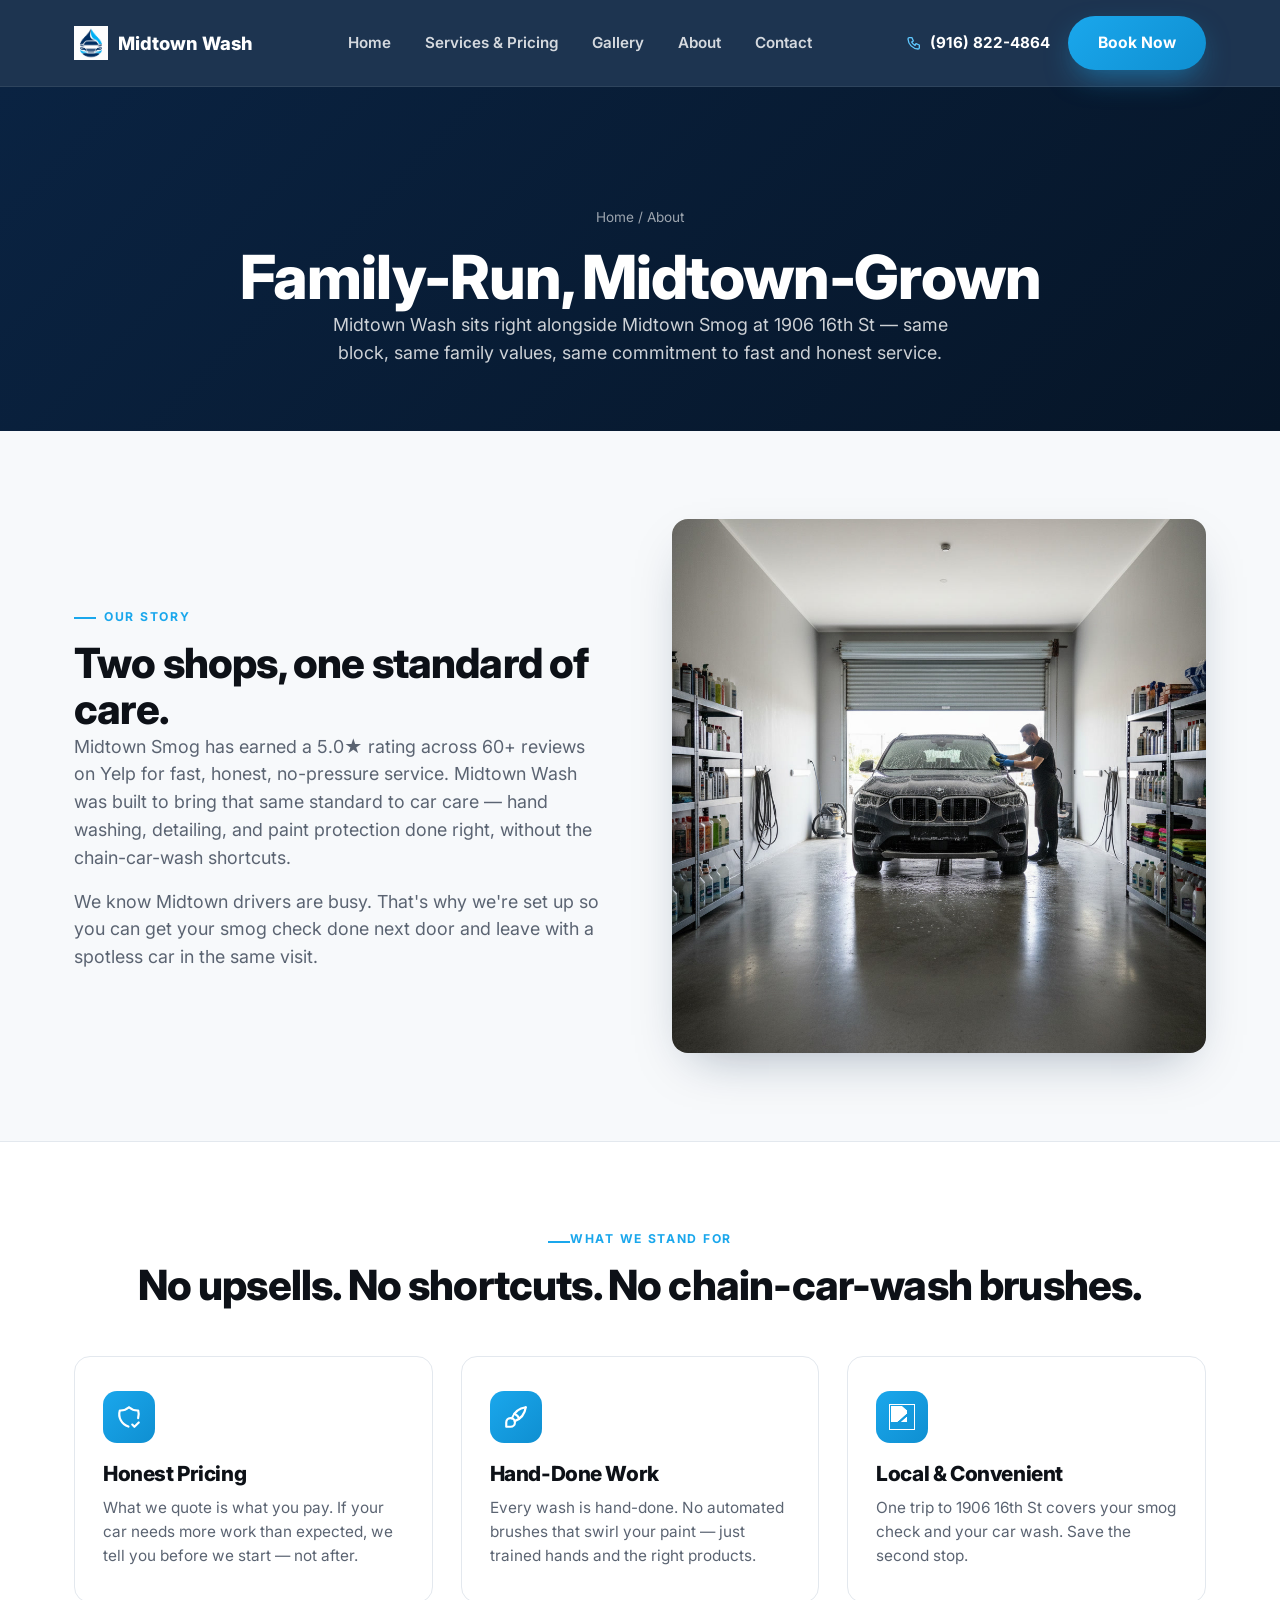
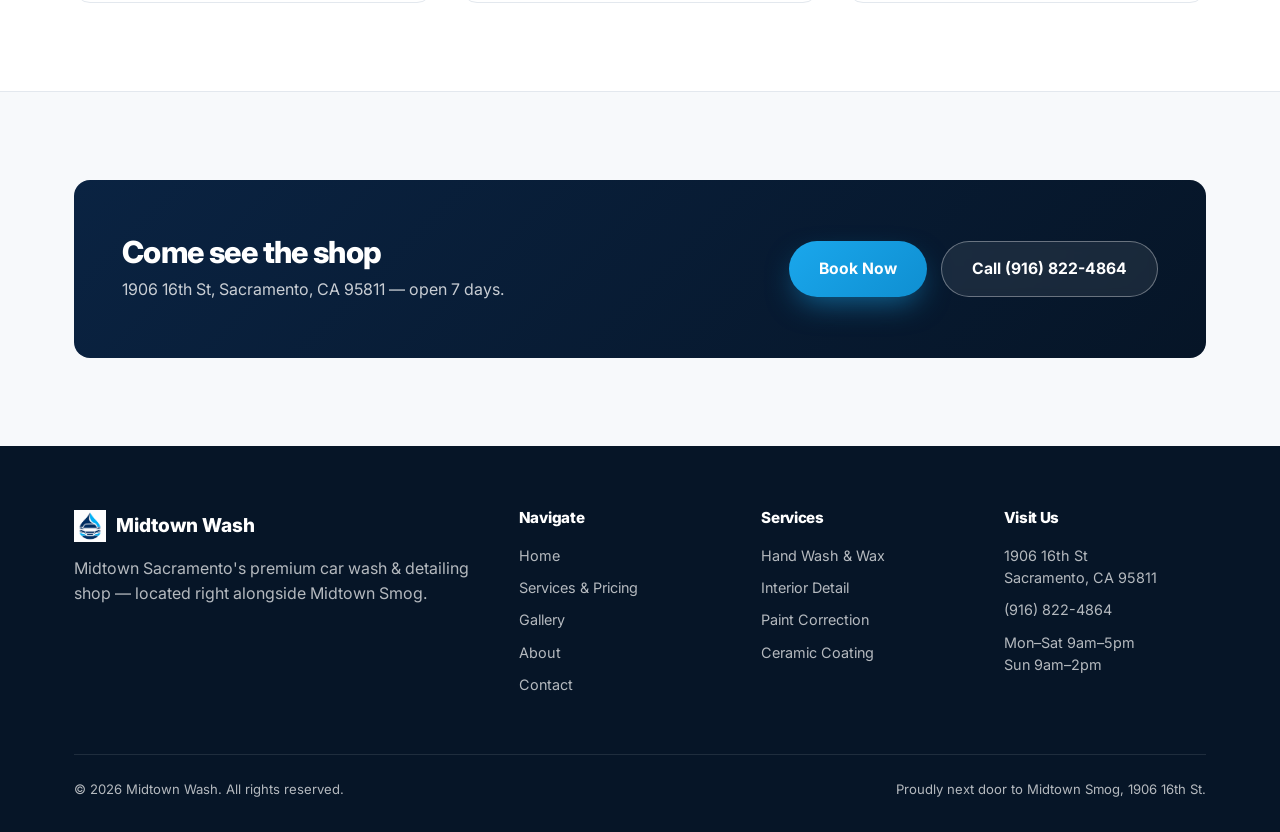
==== about.html @ 12476fa7 "Initial Midtown Wash site build — home, services/pricing, gallery, about, contact" ====
<!DOCTYPE html>
<html lang="en">
<head>
<meta charset="UTF-8">
<meta name="viewport" content="width=device-width, initial-scale=1.0">
<title>About Us | Midtown Wash</title>
<meta name="description" content="Midtown Wash is a family-run car wash and detail shop at 1906 16th St, Sacramento, operating alongside Midtown Smog.">
<link rel="icon" href="assets/brand/logo-icon.png">
<link rel="stylesheet" href="css/styles.css">
<link rel="preconnect" href="https://fonts.googleapis.com">
<link href="https://fonts.googleapis.com/css2?family=Inter:wght@400;600;700;800&display=swap" rel="stylesheet">
</head>
<body>

<header>
  <nav class="nav">
    <a href="index.html" class="brand"><img src="assets/brand/logo-icon.png" alt="Midtown Wash logo">Midtown Wash</a>
    <div class="nav-links">
      <a href="index.html">Home</a>
      <a href="services.html">Services &amp; Pricing</a>
      <a href="gallery.html">Gallery</a>
      <a href="about.html">About</a>
      <a href="contact.html">Contact</a>
    </div>
    <div class="nav-cta">
      <a href="tel:19168224864" class="nav-phone">
        <svg viewBox="0 0 24 24" fill="none" stroke-width="2" stroke-linecap="round" stroke-linejoin="round"><path d="M5 4h4l2 5-2.5 1.5a11 11 0 0 0 5 5L15 13l5 2v4a2 2 0 0 1-2 2A16 16 0 0 1 3 6a2 2 0 0 1 2-2z"/></svg>
        (916) 822-4864
      </a>
      <a href="contact.html" class="btn btn-primary">Book Now</a>
    </div>
    <button class="nav-toggle" aria-label="Menu">
      <svg viewBox="0 0 24 24" fill="none" stroke="currentColor" stroke-width="2"><path d="M4 6h16M4 12h16M4 18h16"/></svg>
    </button>
  </nav>
</header>

<section class="page-header">
  <div class="container">
    <div class="breadcrumb">Home / About</div>
    <h1>Family-Run, Midtown-Grown</h1>
    <p class="lead">Midtown Wash sits right alongside Midtown Smog at 1906 16th St — same block, same family values, same commitment to fast and honest service.</p>
  </div>
</section>

<section>
  <div class="container split">
    <div>
      <div class="eyebrow">Our Story</div>
      <h2>Two shops, one standard of care.</h2>
      <p class="lead">Midtown Smog has earned a 5.0★ rating across 60+ reviews on Yelp for fast, honest, no-pressure service. Midtown Wash was built to bring that same standard to car care — hand washing, detailing, and paint protection done right, without the chain-car-wash shortcuts.</p>
      <p class="lead" style="margin-top:16px;">We know Midtown drivers are busy. That's why we're set up so you can get your smog check done next door and leave with a spotless car in the same visit.</p>
    </div>
    <div>
      <img src="assets/images/garage-bay-wide.png" alt="Midtown Wash garage bay">
    </div>
  </div>
</section>

<section style="background:#fff;border-top:1px solid var(--line);border-bottom:1px solid var(--line);">
  <div class="container">
    <div class="eyebrow center" style="display:block;text-align:center;">What We Stand For</div>
    <h2 class="center">No upsells. No shortcuts. No chain-car-wash brushes.</h2>
    <div class="grid-3">
      <div class="card">
        <div class="icon-badge"><img src="assets/icons/shield-check.svg" alt=""></div>
        <h3>Honest Pricing</h3>
        <p>What we quote is what you pay. If your car needs more work than expected, we tell you before we start — not after.</p>
      </div>
      <div class="card">
        <div class="icon-badge"><img src="assets/icons/brush.svg" alt=""></div>
        <h3>Hand-Done Work</h3>
        <p>Every wash is hand-done. No automated brushes that swirl your paint — just trained hands and the right products.</p>
      </div>
      <div class="card">
        <div class="icon-badge"><img src="assets/icons/map-pin.svg" alt=""></div>
        <h3>Local &amp; Convenient</h3>
        <p>One trip to 1906 16th St covers your smog check and your car wash. Save the second stop.</p>
      </div>
    </div>
  </div>
</section>

<section>
  <div class="container">
    <div class="cta-band">
      <div>
        <h2>Come see the shop</h2>
        <p>1906 16th St, Sacramento, CA 95811 — open 7 days.</p>
      </div>
      <div style="display:flex;gap:14px;flex-wrap:wrap;">
        <a href="contact.html" class="btn btn-primary">Book Now</a>
        <a href="tel:19168224864" class="btn btn-ghost">Call (916) 822-4864</a>
      </div>
    </div>
  </div>
</section>

<footer>
  <div class="container">
    <div class="footer-grid">
      <div>
        <a href="index.html" class="footer-brand"><img src="assets/brand/logo-icon.png" alt="">Midtown Wash</a>
        <p>Midtown Sacramento's premium car wash &amp; detailing shop — located right alongside Midtown Smog.</p>
      </div>
      <div>
        <h4>Navigate</h4>
        <ul>
          <li><a href="index.html">Home</a></li>
          <li><a href="services.html">Services &amp; Pricing</a></li>
          <li><a href="gallery.html">Gallery</a></li>
          <li><a href="about.html">About</a></li>
          <li><a href="contact.html">Contact</a></li>
        </ul>
      </div>
      <div>
        <h4>Services</h4>
        <ul>
          <li><a href="services.html#wash">Hand Wash &amp; Wax</a></li>
          <li><a href="services.html#interior">Interior Detail</a></li>
          <li><a href="services.html#paint-correction">Paint Correction</a></li>
          <li><a href="services.html#ceramic">Ceramic Coating</a></li>
        </ul>
      </div>
      <div>
        <h4>Visit Us</h4>
        <ul>
          <li>1906 16th St<br>Sacramento, CA 95811</li>
          <li><a href="tel:19168224864">(916) 822-4864</a></li>
          <li>Mon–Sat 9am–5pm<br>Sun 9am–2pm</li>
        </ul>
      </div>
    </div>
    <div class="footer-bottom">
      <span>© 2026 Midtown Wash. All rights reserved.</span>
      <span>Proudly next door to Midtown Smog, 1906 16th St.</span>
    </div>
  </div>
</footer>

<div class="call-bar">
  <a href="tel:19168224864">
    <svg viewBox="0 0 24 24" fill="none" stroke="currentColor" stroke-width="2"><path d="M5 4h4l2 5-2.5 1.5a11 11 0 0 0 5 5L15 13l5 2v4a2 2 0 0 1-2 2A16 16 0 0 1 3 6a2 2 0 0 1 2-2z"/></svg>
    Call Now — (916) 822-4864
  </a>
</div>

<script src="js/main.js"></script>
</body>
</html>
---- css/styles.css ----
/* Midtown Wash — Brand: Navy #0a2f5c, Cyan #1aa7ec, near-black #0d1117, white */
:root{
  --navy:#0a2342;
  --navy-deep:#061527;
  --cyan:#1aa7ec;
  --cyan-light:#5fc8ff;
  --ink:#0d1117;
  --paper:#f7f9fb;
  --white:#ffffff;
  --gray:#5b6472;
  --line:#e3e8ee;
  --shadow: 0 20px 50px -20px rgba(10,35,66,.35);
  --radius: 16px;
  --radius-sm: 10px;
}
*{box-sizing:border-box;margin:0;padding:0;}
html{scroll-behavior:smooth;}
body{
  font-family:'Inter',-apple-system,BlinkMacSystemFont,"Segoe UI",Roboto,sans-serif;
  color:var(--ink);
  background:var(--paper);
  line-height:1.55;
  -webkit-font-smoothing:antialiased;
}
img{max-width:100%;display:block;}
a{color:inherit;text-decoration:none;}
.container{max-width:1180px;margin:0 auto;padding:0 24px;}
section{padding:88px 0;}
h1,h2,h3,h4{font-family:'Inter',sans-serif;font-weight:800;letter-spacing:-0.02em;line-height:1.1;}
h1{font-size:clamp(2.4rem,5vw,3.8rem);}
h2{font-size:clamp(1.9rem,3.5vw,2.6rem);}
h3{font-size:1.3rem;}
.eyebrow{
  text-transform:uppercase;letter-spacing:.14em;font-size:.76rem;font-weight:700;
  color:var(--cyan);margin-bottom:14px;display:inline-flex;align-items:center;gap:8px;
}
.eyebrow::before{content:"";width:22px;height:2px;background:var(--cyan);display:inline-block;}
.lead{color:var(--gray);font-size:1.12rem;max-width:620px;}
.center{text-align:center;margin-left:auto;margin-right:auto;}

/* Buttons */
.btn{
  display:inline-flex;align-items:center;gap:8px;
  padding:15px 30px;border-radius:999px;font-weight:700;font-size:.98rem;
  cursor:pointer;border:none;transition:transform .15s ease, box-shadow .15s ease, background .2s;
  white-space:nowrap;
}
.btn-primary{
  background:linear-gradient(135deg,var(--cyan),#0f8fd1);
  color:#fff;box-shadow:0 12px 30px -8px rgba(26,167,236,.55);
}
.btn-primary:hover{transform:translateY(-2px);box-shadow:0 16px 36px -8px rgba(26,167,236,.65);}
.btn-ghost{
  background:rgba(255,255,255,.08);color:#fff;border:1.5px solid rgba(255,255,255,.35);
  backdrop-filter:blur(4px);
}
.btn-ghost:hover{background:rgba(255,255,255,.16);}
.btn-dark{background:var(--navy);color:#fff;}
.btn-dark:hover{background:var(--navy-deep);}
.btn-block{width:100%;justify-content:center;}
.btn svg{width:18px;height:18px;stroke:currentColor;}

/* Nav */
header{
  position:sticky;top:0;z-index:100;
  background:rgba(10,35,66,.92);backdrop-filter:blur(10px);
  border-bottom:1px solid rgba(255,255,255,.08);
}
.nav{display:flex;align-items:center;justify-content:space-between;padding:16px 24px;max-width:1180px;margin:0 auto;}
.brand{display:flex;align-items:center;gap:10px;color:#fff;font-weight:800;font-size:1.15rem;}
.brand img{height:34px;width:auto;}
.nav-links{display:flex;gap:34px;align-items:center;}
.nav-links a{color:rgba(255,255,255,.82);font-weight:600;font-size:.95rem;transition:color .15s;}
.nav-links a:hover{color:var(--cyan-light);}
.nav-cta{display:flex;align-items:center;gap:18px;}
.nav-phone{color:#fff;font-weight:700;font-size:.95rem;display:flex;align-items:center;gap:8px;}
.nav-phone svg{width:16px;height:16px;stroke:var(--cyan-light);}
.nav-toggle{display:none;background:none;border:none;color:#fff;cursor:pointer;}
.nav-toggle svg{width:28px;height:28px;}

@media (max-width:900px){
  .nav-links{position:fixed;top:68px;left:0;right:0;background:var(--navy);flex-direction:column;
    padding:24px;gap:20px;display:none;border-bottom:1px solid rgba(255,255,255,.1);}
  .nav-links.open{display:flex;}
  .nav-toggle{display:block;}
  .nav-phone{display:none;}
}

/* Hero */
.hero{
  position:relative;color:#fff;
  background:linear-gradient(180deg,rgba(6,21,39,.55),rgba(6,21,39,.86)),var(--navy);
  background-size:cover;background-position:center;
  padding:140px 0 110px;
  overflow:hidden;
}
.hero-bg{position:absolute;inset:0;object-fit:cover;width:100%;height:100%;opacity:.55;}
.hero-inner{position:relative;z-index:2;max-width:720px;}
.hero p.lead{color:rgba(255,255,255,.85);}
.hero-ctas{display:flex;gap:16px;margin-top:34px;flex-wrap:wrap;}
.hero-stats{display:flex;gap:40px;margin-top:56px;flex-wrap:wrap;}
.hero-stats div{}
.hero-stats strong{font-size:2rem;display:block;color:var(--cyan-light);font-weight:800;}
.hero-stats span{font-size:.85rem;color:rgba(255,255,255,.7);}

/* Trust bar */
.trust-bar{background:var(--navy-deep);color:rgba(255,255,255,.75);padding:16px 0;font-size:.88rem;}
.trust-bar .container{display:flex;justify-content:center;gap:48px;flex-wrap:wrap;align-items:center;}
.trust-bar strong{color:#fff;}

/* Service cards */
.grid-3{display:grid;grid-template-columns:repeat(3,1fr);gap:28px;margin-top:48px;}
.grid-2{display:grid;grid-template-columns:repeat(2,1fr);gap:28px;}
@media (max-width:900px){.grid-3{grid-template-columns:1fr;} .grid-2{grid-template-columns:1fr;}}

.card{
  background:#fff;border-radius:var(--radius);padding:34px 28px;border:1px solid var(--line);
  transition:transform .2s ease, box-shadow .2s ease;
}
.card:hover{transform:translateY(-6px);box-shadow:var(--shadow);}
.icon-badge{
  width:52px;height:52px;border-radius:14px;background:linear-gradient(135deg,var(--cyan),#0f8fd1);
  display:flex;align-items:center;justify-content:center;margin-bottom:20px;
}
.icon-badge img{width:26px;height:26px;filter:brightness(0) invert(1);}
.card h3{margin-bottom:10px;}
.card p{color:var(--gray);font-size:.96rem;}
.card .tag{
  display:inline-block;margin-top:14px;font-size:.78rem;font-weight:700;color:var(--cyan);
  text-transform:uppercase;letter-spacing:.06em;
}

/* Pricing */
.pricing-grid{display:grid;grid-template-columns:repeat(3,1fr);gap:24px;margin-top:48px;align-items:stretch;}
@media (max-width:900px){.pricing-grid{grid-template-columns:1fr;}}
.price-card{
  background:#fff;border-radius:var(--radius);padding:38px 30px;border:1px solid var(--line);
  display:flex;flex-direction:column;position:relative;
}
.price-card.featured{
  border:2px solid var(--cyan);box-shadow:var(--shadow);transform:scale(1.02);
}
.price-badge{
  position:absolute;top:-14px;right:28px;background:var(--cyan);color:#fff;font-size:.74rem;
  font-weight:800;text-transform:uppercase;letter-spacing:.05em;padding:6px 14px;border-radius:999px;
}
.price-card h3{font-size:1.1rem;color:var(--navy);text-transform:uppercase;letter-spacing:.04em;}
.price-card .price{font-size:2.6rem;font-weight:800;color:var(--ink);margin:14px 0 4px;}
.price-card .price span{font-size:1rem;color:var(--gray);font-weight:600;}
.price-card .price-sub{color:var(--gray);font-size:.88rem;margin-bottom:22px;}
.price-list{list-style:none;flex:1;margin-bottom:26px;}
.price-list li{
  display:flex;align-items:flex-start;gap:10px;font-size:.93rem;color:var(--ink);padding:9px 0;
  border-bottom:1px dashed var(--line);
}
.price-list li:last-child{border-bottom:none;}
.price-list img{width:16px;height:16px;flex-shrink:0;margin-top:2px;}

/* Gallery */
.gallery-grid{display:grid;grid-template-columns:repeat(3,1fr);gap:18px;margin-top:48px;}
.gallery-grid .g-item{border-radius:var(--radius-sm);overflow:hidden;position:relative;aspect-ratio:4/3;}
.gallery-grid .g-item img{width:100%;height:100%;object-fit:cover;transition:transform .35s;}
.gallery-grid .g-item:hover img{transform:scale(1.06);}
.gallery-grid .g-item .cap{
  position:absolute;bottom:0;left:0;right:0;padding:14px 16px;
  background:linear-gradient(180deg,transparent,rgba(6,21,39,.85));color:#fff;font-weight:700;font-size:.88rem;
}
@media (max-width:900px){.gallery-grid{grid-template-columns:1fr 1fr;}}

/* Testimonials */
.testi-grid{display:grid;grid-template-columns:repeat(3,1fr);gap:24px;margin-top:48px;}
@media (max-width:900px){.testi-grid{grid-template-columns:1fr;}}
.testi-card{background:#fff;border-radius:var(--radius);padding:30px;border:1px solid var(--line);}
.stars{display:flex;gap:3px;margin-bottom:14px;}
.stars img{width:16px;height:16px;}
.testi-card p{color:var(--ink);font-size:.95rem;margin-bottom:16px;}
.testi-name{font-weight:700;font-size:.9rem;color:var(--navy);}
.testi-car{color:var(--gray);font-size:.82rem;}

/* Process steps */
.steps{display:grid;grid-template-columns:repeat(4,1fr);gap:24px;margin-top:48px;}
@media (max-width:900px){.steps{grid-template-columns:1fr;}}
.step{text-align:center;}
.step-num{
  width:44px;height:44px;border-radius:50%;background:var(--navy);color:#fff;font-weight:800;
  display:flex;align-items:center;justify-content:center;margin:0 auto 16px;font-size:1.05rem;
}
.step h4{margin-bottom:8px;font-size:1.02rem;}
.step p{color:var(--gray);font-size:.88rem;}

/* Split sections */
.split{display:grid;grid-template-columns:1fr 1fr;gap:64px;align-items:center;}
@media (max-width:900px){.split{grid-template-columns:1fr;gap:40px;}}
.split img{border-radius:var(--radius);box-shadow:var(--shadow);}
.check-list{list-style:none;margin-top:24px;}
.check-list li{display:flex;align-items:flex-start;gap:12px;padding:10px 0;font-size:.97rem;color:var(--ink);}
.check-list img{width:20px;height:20px;flex-shrink:0;margin-top:2px;}

/* CTA band */
.cta-band{
  background:linear-gradient(135deg,var(--navy),var(--navy-deep));color:#fff;
  border-radius:var(--radius);padding:56px 48px;display:flex;align-items:center;justify-content:space-between;
  gap:32px;flex-wrap:wrap;
}
.cta-band h2{font-size:1.9rem;}
.cta-band p{color:rgba(255,255,255,.78);margin-top:8px;}

/* Map embed */
.map-wrap{border-radius:var(--radius);overflow:hidden;box-shadow:var(--shadow);height:420px;}
.map-wrap iframe{width:100%;height:100%;border:0;}

/* Contact form */
.form-card{background:#fff;border-radius:var(--radius);padding:40px;border:1px solid var(--line);box-shadow:var(--shadow);}
.form-row{display:grid;grid-template-columns:1fr 1fr;gap:16px;margin-bottom:16px;}
@media (max-width:600px){.form-row{grid-template-columns:1fr;}}
.form-card label{display:block;font-size:.85rem;font-weight:700;margin-bottom:6px;color:var(--navy);}
.form-card input,.form-card select,.form-card textarea{
  width:100%;padding:13px 14px;border:1.5px solid var(--line);border-radius:10px;font-size:.95rem;
  font-family:inherit;background:var(--paper);
}
.form-card input:focus,.form-card select:focus,.form-card textarea:focus{outline:2px solid var(--cyan);border-color:var(--cyan);}
.form-card textarea{min-height:110px;resize:vertical;}
.full{grid-column:1/-1;}

/* Footer */
footer{background:var(--navy-deep);color:rgba(255,255,255,.7);padding:64px 0 32px;}
.footer-grid{display:grid;grid-template-columns:2fr 1fr 1fr 1fr;gap:40px;}
@media (max-width:900px){.footer-grid{grid-template-columns:1fr 1fr;}}
.footer-grid h4{color:#fff;font-size:.95rem;margin-bottom:18px;}
.footer-grid ul{list-style:none;}
.footer-grid li{margin-bottom:10px;font-size:.9rem;}
.footer-grid a:hover{color:var(--cyan-light);}
.footer-brand{display:flex;align-items:center;gap:10px;color:#fff;font-weight:800;font-size:1.2rem;margin-bottom:14px;}
.footer-brand img{height:32px;}
.footer-bottom{
  border-top:1px solid rgba(255,255,255,.1);margin-top:48px;padding-top:24px;
  display:flex;justify-content:space-between;flex-wrap:wrap;gap:12px;font-size:.82rem;
}
.social-row{display:flex;gap:14px;}
.social-row a{width:36px;height:36px;border-radius:50%;background:rgba(255,255,255,.08);display:flex;align-items:center;justify-content:center;}
.social-row img{width:16px;height:16px;filter:brightness(0) invert(1);}

/* Sticky mobile call bar */
.call-bar{
  position:fixed;bottom:0;left:0;right:0;z-index:99;background:var(--navy);
  padding:12px 20px;display:none;align-items:center;justify-content:center;gap:10px;
  box-shadow:0 -8px 24px rgba(0,0,0,.25);
}
.call-bar a{color:#fff;font-weight:700;display:flex;align-items:center;gap:8px;font-size:.95rem;}
@media (max-width:760px){.call-bar{display:flex;} body{padding-bottom:62px;}}

/* Page header (non-home) */
.page-header{
  background:linear-gradient(135deg,var(--navy),var(--navy-deep));color:#fff;padding:120px 0 64px;text-align:center;
}
.page-header .lead{margin:0 auto;color:rgba(255,255,255,.8);}
.breadcrumb{font-size:.85rem;color:rgba(255,255,255,.6);margin-bottom:16px;}

.badge-row{display:flex;gap:14px;flex-wrap:wrap;margin-top:10px;}
.mini-badge{
  display:flex;align-items:center;gap:8px;background:#fff;border:1px solid var(--line);border-radius:999px;
  padding:8px 16px;font-size:.82rem;font-weight:700;color:var(--navy);
}
.mini-badge img{width:16px;height:16px;}

.section-tight{padding:56px 0;}
.divider{height:1px;background:var(--line);margin:0;}
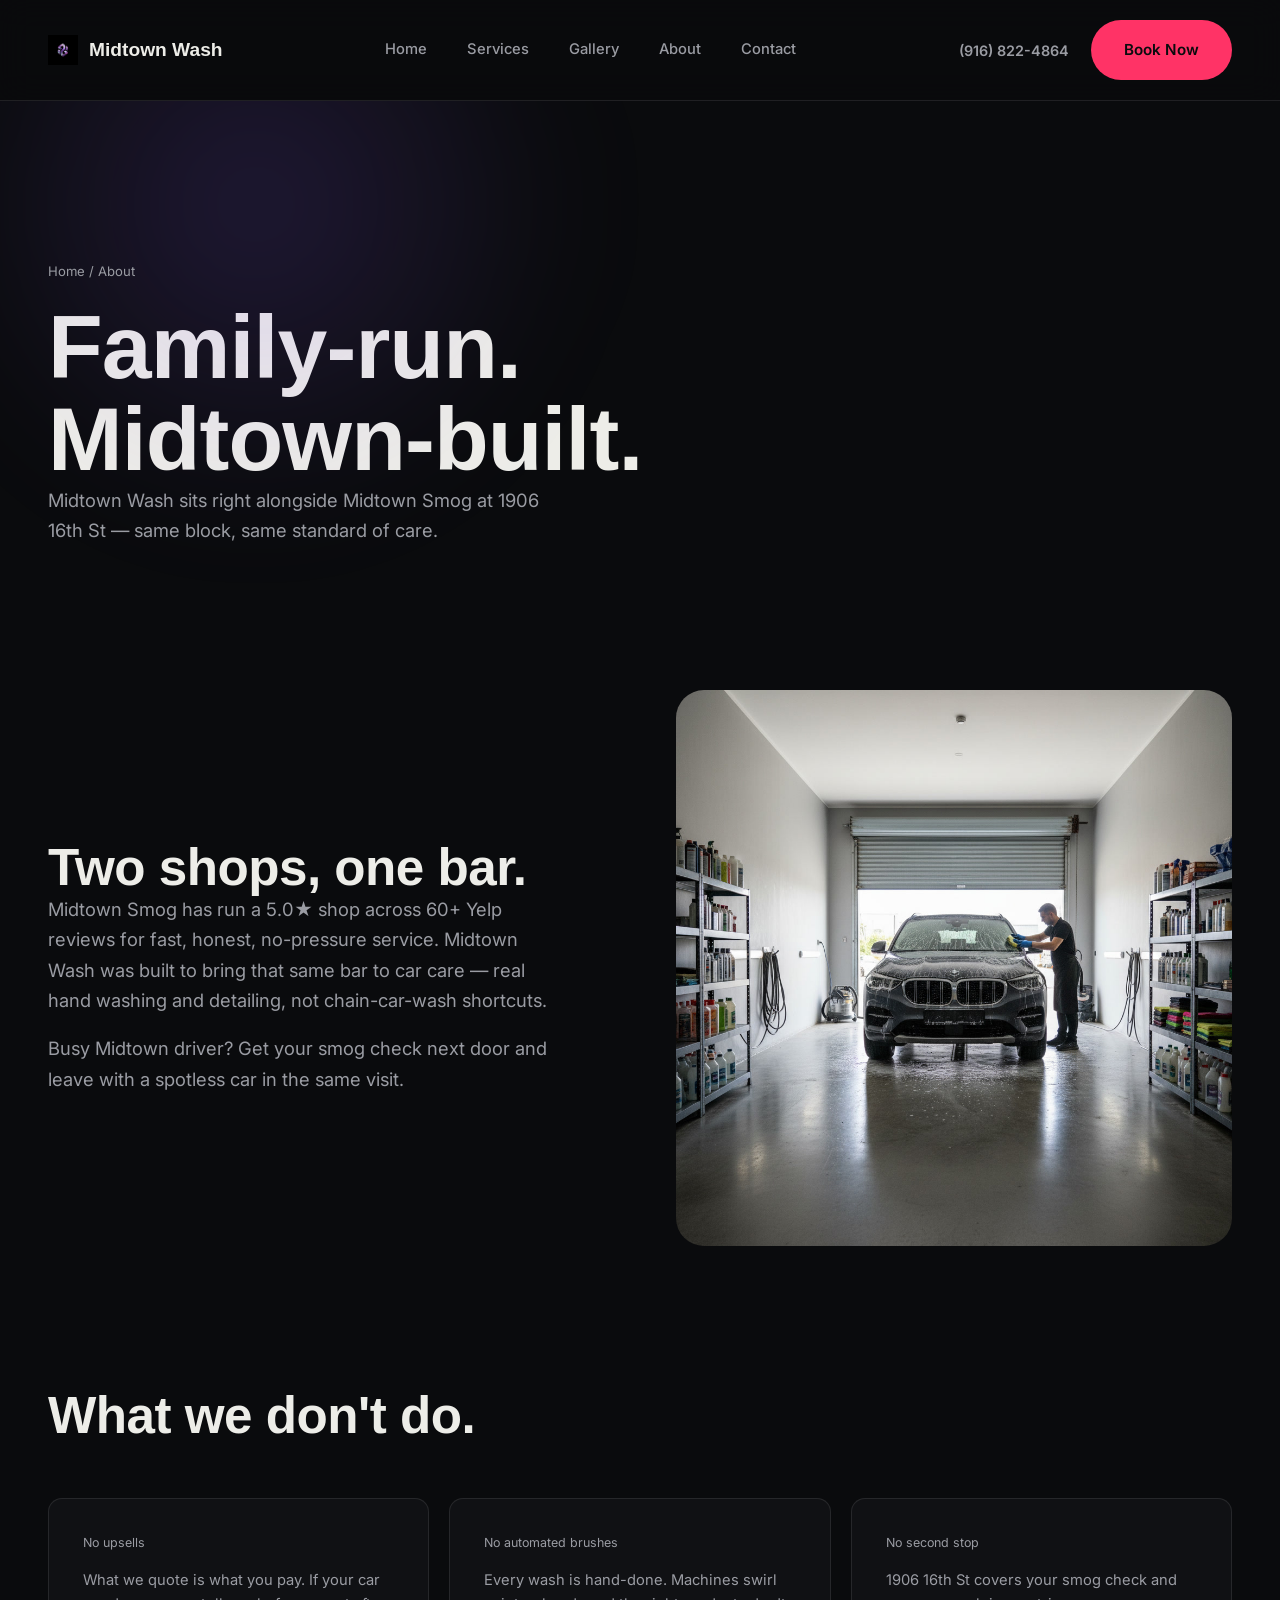
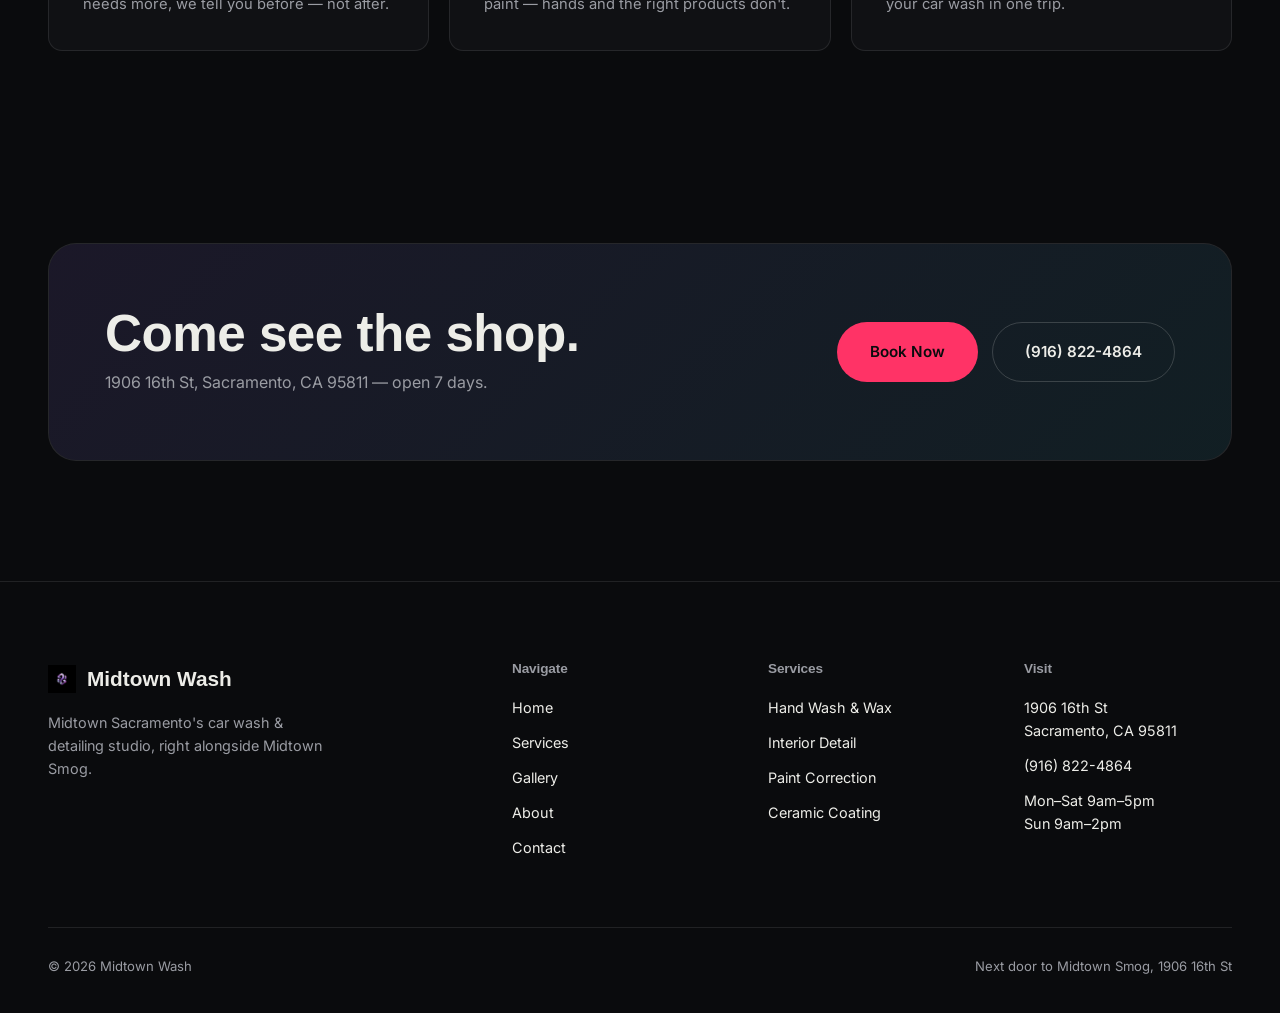
==== commit 2ff14c43: "Rebrand: liquid-chrome holographic identity (void/violet/cyan), custom logomark, Clash Display + Gen" ====
--- a/about.html
+++ b/about.html
@@ -3,31 +3,29 @@
 <head>
 <meta charset="UTF-8">
 <meta name="viewport" content="width=device-width, initial-scale=1.0">
-<title>About Us | Midtown Wash</title>
-<meta name="description" content="Midtown Wash is a family-run car wash and detail shop at 1906 16th St, Sacramento, operating alongside Midtown Smog.">
-<link rel="icon" href="assets/brand/logo-icon.png">
+<title>About — Midtown Wash</title>
+<meta name="description" content="Midtown Wash is a family-run car wash and detail studio at 1906 16th St, Sacramento, operating alongside Midtown Smog.">
+<link rel="icon" href="assets/brand/logomark-v1.png">
 <link rel="stylesheet" href="css/styles.css">
 <link rel="preconnect" href="https://fonts.googleapis.com">
-<link href="https://fonts.googleapis.com/css2?family=Inter:wght@400;600;700;800&display=swap" rel="stylesheet">
+<link href="https://fonts.googleapis.com/css2?family=Inter:wght@400;500;600;700&display=swap" rel="stylesheet">
+<link rel="stylesheet" href="https://api.fontshare.com/v2/css?f[]=clash-display@600,500,400&f[]=general-sans@400,500,600&display=swap">
 </head>
 <body>
 
 <header>
   <nav class="nav">
-    <a href="index.html" class="brand"><img src="assets/brand/logo-icon.png" alt="Midtown Wash logo">Midtown Wash</a>
+    <a href="index.html" class="brand"><img src="assets/brand/logomark-v1.png" alt="Midtown Wash">Midtown Wash</a>
     <div class="nav-links">
       <a href="index.html">Home</a>
-      <a href="services.html">Services &amp; Pricing</a>
+      <a href="services.html">Services</a>
       <a href="gallery.html">Gallery</a>
       <a href="about.html">About</a>
       <a href="contact.html">Contact</a>
     </div>
     <div class="nav-cta">
-      <a href="tel:19168224864" class="nav-phone">
-        <svg viewBox="0 0 24 24" fill="none" stroke-width="2" stroke-linecap="round" stroke-linejoin="round"><path d="M5 4h4l2 5-2.5 1.5a11 11 0 0 0 5 5L15 13l5 2v4a2 2 0 0 1-2 2A16 16 0 0 1 3 6a2 2 0 0 1 2-2z"/></svg>
-        (916) 822-4864
-      </a>
-      <a href="contact.html" class="btn btn-primary">Book Now</a>
+      <a href="tel:19168224864" class="nav-phone">(916) 822-4864</a>
+      <a href="contact.html" class="btn btn-signal">Book Now</a>
     </div>
     <button class="nav-toggle" aria-label="Menu">
       <svg viewBox="0 0 24 24" fill="none" stroke="currentColor" stroke-width="2"><path d="M4 6h16M4 12h16M4 18h16"/></svg>
@@ -38,44 +36,37 @@
 <section class="page-header">
   <div class="container">
     <div class="breadcrumb">Home / About</div>
-    <h1>Family-Run, Midtown-Grown</h1>
-    <p class="lead">Midtown Wash sits right alongside Midtown Smog at 1906 16th St — same block, same family values, same commitment to fast and honest service.</p>
+    <h1>Family-run.<br>Midtown-built.</h1>
+    <p class="lede">Midtown Wash sits right alongside Midtown Smog at 1906 16th St — same block, same standard of care.</p>
   </div>
 </section>
 
-<section>
+<section class="section-tight">
   <div class="container split">
     <div>
-      <div class="eyebrow">Our Story</div>
-      <h2>Two shops, one standard of care.</h2>
-      <p class="lead">Midtown Smog has earned a 5.0★ rating across 60+ reviews on Yelp for fast, honest, no-pressure service. Midtown Wash was built to bring that same standard to car care — hand washing, detailing, and paint protection done right, without the chain-car-wash shortcuts.</p>
-      <p class="lead" style="margin-top:16px;">We know Midtown drivers are busy. That's why we're set up so you can get your smog check done next door and leave with a spotless car in the same visit.</p>
+      <h2>Two shops, one bar.</h2>
+      <p class="lede">Midtown Smog has run a 5.0★ shop across 60+ Yelp reviews for fast, honest, no-pressure service. Midtown Wash was built to bring that same bar to car care — real hand washing and detailing, not chain-car-wash shortcuts.</p>
+      <p class="lede" style="margin-top:18px;">Busy Midtown driver? Get your smog check next door and leave with a spotless car in the same visit.</p>
     </div>
-    <div>
-      <img src="assets/images/garage-bay-wide.png" alt="Midtown Wash garage bay">
-    </div>
+    <img src="assets/images/garage-bay-wide.png" alt="Midtown Wash garage bay">
   </div>
 </section>
 
-<section style="background:#fff;border-top:1px solid var(--line);border-bottom:1px solid var(--line);">
+<section class="section-tight">
   <div class="container">
-    <div class="eyebrow center" style="display:block;text-align:center;">What We Stand For</div>
-    <h2 class="center">No upsells. No shortcuts. No chain-car-wash brushes.</h2>
-    <div class="grid-3">
-      <div class="card">
-        <div class="icon-badge"><img src="assets/icons/shield-check.svg" alt=""></div>
-        <h3>Honest Pricing</h3>
-        <p>What we quote is what you pay. If your car needs more work than expected, we tell you before we start — not after.</p>
+    <h2>What we don't do.</h2>
+    <div class="bento">
+      <div class="bento-cell span-2">
+        <div class="bento-label">No upsells</div>
+        <p style="color:var(--bone-dim);font-size:.92rem;margin-top:6px;">What we quote is what you pay. If your car needs more, we tell you before — not after.</p>
       </div>
-      <div class="card">
-        <div class="icon-badge"><img src="assets/icons/brush.svg" alt=""></div>
-        <h3>Hand-Done Work</h3>
-        <p>Every wash is hand-done. No automated brushes that swirl your paint — just trained hands and the right products.</p>
+      <div class="bento-cell span-2">
+        <div class="bento-label">No automated brushes</div>
+        <p style="color:var(--bone-dim);font-size:.92rem;margin-top:6px;">Every wash is hand-done. Machines swirl paint — hands and the right products don't.</p>
       </div>
-      <div class="card">
-        <div class="icon-badge"><img src="assets/icons/map-pin.svg" alt=""></div>
-        <h3>Local &amp; Convenient</h3>
-        <p>One trip to 1906 16th St covers your smog check and your car wash. Save the second stop.</p>
+      <div class="bento-cell span-2">
+        <div class="bento-label">No second stop</div>
+        <p style="color:var(--bone-dim);font-size:.92rem;margin-top:6px;">1906 16th St covers your smog check and your car wash in one trip.</p>
       </div>
     </div>
   </div>
@@ -85,12 +76,12 @@
   <div class="container">
     <div class="cta-band">
       <div>
-        <h2>Come see the shop</h2>
+        <h2>Come see the shop.</h2>
         <p>1906 16th St, Sacramento, CA 95811 — open 7 days.</p>
       </div>
       <div style="display:flex;gap:14px;flex-wrap:wrap;">
-        <a href="contact.html" class="btn btn-primary">Book Now</a>
-        <a href="tel:19168224864" class="btn btn-ghost">Call (916) 822-4864</a>
+        <a href="contact.html" class="btn btn-signal">Book Now</a>
+        <a href="tel:19168224864" class="btn btn-outline">(916) 822-4864</a>
       </div>
     </div>
   </div>
@@ -100,14 +91,14 @@
   <div class="container">
     <div class="footer-grid">
       <div>
-        <a href="index.html" class="footer-brand"><img src="assets/brand/logo-icon.png" alt="">Midtown Wash</a>
-        <p>Midtown Sacramento's premium car wash &amp; detailing shop — located right alongside Midtown Smog.</p>
+        <a href="index.html" class="footer-brand"><img src="assets/brand/logomark-v1.png" alt="">Midtown Wash</a>
+        <p>Midtown Sacramento's car wash &amp; detailing studio, right alongside Midtown Smog.</p>
       </div>
       <div>
         <h4>Navigate</h4>
         <ul>
           <li><a href="index.html">Home</a></li>
-          <li><a href="services.html">Services &amp; Pricing</a></li>
+          <li><a href="services.html">Services</a></li>
           <li><a href="gallery.html">Gallery</a></li>
           <li><a href="about.html">About</a></li>
           <li><a href="contact.html">Contact</a></li>
@@ -118,12 +109,12 @@
         <ul>
           <li><a href="services.html#wash">Hand Wash &amp; Wax</a></li>
           <li><a href="services.html#interior">Interior Detail</a></li>
-          <li><a href="services.html#paint-correction">Paint Correction</a></li>
+          <li><a href="services.html#correction">Paint Correction</a></li>
           <li><a href="services.html#ceramic">Ceramic Coating</a></li>
         </ul>
       </div>
       <div>
-        <h4>Visit Us</h4>
+        <h4>Visit</h4>
         <ul>
           <li>1906 16th St<br>Sacramento, CA 95811</li>
           <li><a href="tel:19168224864">(916) 822-4864</a></li>
@@ -132,17 +123,14 @@
       </div>
     </div>
     <div class="footer-bottom">
-      <span>© 2026 Midtown Wash. All rights reserved.</span>
-      <span>Proudly next door to Midtown Smog, 1906 16th St.</span>
+      <span>© 2026 Midtown Wash</span>
+      <span>Next door to Midtown Smog, 1906 16th St</span>
     </div>
   </div>
 </footer>
 
 <div class="call-bar">
-  <a href="tel:19168224864">
-    <svg viewBox="0 0 24 24" fill="none" stroke="currentColor" stroke-width="2"><path d="M5 4h4l2 5-2.5 1.5a11 11 0 0 0 5 5L15 13l5 2v4a2 2 0 0 1-2 2A16 16 0 0 1 3 6a2 2 0 0 1 2-2z"/></svg>
-    Call Now — (916) 822-4864
-  </a>
+  <a href="tel:19168224864">Call Now — (916) 822-4864</a>
 </div>
 
 <script src="js/main.js"></script>
--- a/css/styles.css
+++ b/css/styles.css
@@ -1,267 +1,301 @@
-/* Midtown Wash — Brand: Navy #0a2f5c, Cyan #1aa7ec, near-black #0d1117, white */
+/* ============================================================
+   MIDTOWN WASH — Brand System v2
+   Liquid-chrome / holographic AI-brand aesthetic for automotive.
+   Void black base, violet->cyan chrome gradient, single hot
+   accent reserved for conversion actions only.
+   ============================================================ */
+
 :root{
-  --navy:#0a2342;
-  --navy-deep:#061527;
-  --cyan:#1aa7ec;
-  --cyan-light:#5fc8ff;
-  --ink:#0d1117;
-  --paper:#f7f9fb;
-  --white:#ffffff;
-  --gray:#5b6472;
-  --line:#e3e8ee;
-  --shadow: 0 20px 50px -20px rgba(10,35,66,.35);
-  --radius: 16px;
-  --radius-sm: 10px;
-}
+  --void:#0a0b0d;
+  --void-deep:#050506;
+  --panel:#101114;
+  --panel-raised:#16181c;
+  --bone:#ededE8;
+  --bone-dim:#9a9ca3;
+  --line:rgba(237,237,232,.1);
+  --line-strong:rgba(237,237,232,.18);
+
+  --violet:#8b5cf6;
+  --cyan:#22d3ee;
+  --magenta:#ec4899;
+  --signal:#ff3366; /* reserved: CTAs + price emphasis only */
+
+  --chrome: linear-gradient(115deg, var(--violet) 0%, var(--cyan) 50%, var(--magenta) 100%);
+  --chrome-soft: linear-gradient(135deg, rgba(139,92,246,.18), rgba(34,211,238,.14));
+
+  --radius-sm: 6px;
+  --radius: 14px;
+  --radius-lg: 28px;
+
+  --font-display:'Clash Display', 'Space Grotesk', sans-serif;
+  --font-body:'General Sans', 'Inter', sans-serif;
+}
+
 *{box-sizing:border-box;margin:0;padding:0;}
 html{scroll-behavior:smooth;}
 body{
-  font-family:'Inter',-apple-system,BlinkMacSystemFont,"Segoe UI",Roboto,sans-serif;
-  color:var(--ink);
-  background:var(--paper);
-  line-height:1.55;
+  background:var(--void);
+  color:var(--bone);
+  font-family:var(--font-body);
+  line-height:1.6;
   -webkit-font-smoothing:antialiased;
+  overflow-x:hidden;
 }
 img{max-width:100%;display:block;}
 a{color:inherit;text-decoration:none;}
-.container{max-width:1180px;margin:0 auto;padding:0 24px;}
-section{padding:88px 0;}
-h1,h2,h3,h4{font-family:'Inter',sans-serif;font-weight:800;letter-spacing:-0.02em;line-height:1.1;}
-h1{font-size:clamp(2.4rem,5vw,3.8rem);}
-h2{font-size:clamp(1.9rem,3.5vw,2.6rem);}
-h3{font-size:1.3rem;}
-.eyebrow{
-  text-transform:uppercase;letter-spacing:.14em;font-size:.76rem;font-weight:700;
-  color:var(--cyan);margin-bottom:14px;display:inline-flex;align-items:center;gap:8px;
-}
-.eyebrow::before{content:"";width:22px;height:2px;background:var(--cyan);display:inline-block;}
-.lead{color:var(--gray);font-size:1.12rem;max-width:620px;}
-.center{text-align:center;margin-left:auto;margin-right:auto;}
+.container{max-width:1240px;margin:0 auto;padding:0 28px;}
+section{padding:120px 0;position:relative;}
+
+h1,h2,h3,h4{
+  font-family:var(--font-display);
+  font-weight:600;
+  letter-spacing:-0.01em;
+  line-height:1.02;
+}
+h1{font-size:clamp(3rem,7vw,6.4rem);font-weight:600;}
+h2{font-size:clamp(2.2rem,4vw,3.6rem);}
+h3{font-size:1.4rem;font-weight:600;}
+
+.lede{color:var(--bone-dim);font-size:1.15rem;max-width:520px;font-family:var(--font-body);line-height:1.65;}
+
+/* Chrome text treatment — used ONCE per page, on the hero wordmark/number only */
+.chrome-text{
+  background:var(--chrome);
+  background-size:200% 200%;
+  -webkit-background-clip:text;
+  background-clip:text;
+  color:transparent;
+  animation:chromeSweep 6s ease infinite;
+}
+@keyframes chromeSweep{
+  0%{background-position:0% 50%;}
+  50%{background-position:100% 50%;}
+  100%{background-position:0% 50%;}
+}
+@media (prefers-reduced-motion: reduce){
+  .chrome-text{animation:none;}
+}
 
 /* Buttons */
 .btn{
-  display:inline-flex;align-items:center;gap:8px;
-  padding:15px 30px;border-radius:999px;font-weight:700;font-size:.98rem;
-  cursor:pointer;border:none;transition:transform .15s ease, box-shadow .15s ease, background .2s;
-  white-space:nowrap;
-}
-.btn-primary{
-  background:linear-gradient(135deg,var(--cyan),#0f8fd1);
-  color:#fff;box-shadow:0 12px 30px -8px rgba(26,167,236,.55);
-}
-.btn-primary:hover{transform:translateY(-2px);box-shadow:0 16px 36px -8px rgba(26,167,236,.65);}
-.btn-ghost{
-  background:rgba(255,255,255,.08);color:#fff;border:1.5px solid rgba(255,255,255,.35);
-  backdrop-filter:blur(4px);
-}
-.btn-ghost:hover{background:rgba(255,255,255,.16);}
-.btn-dark{background:var(--navy);color:#fff;}
-.btn-dark:hover{background:var(--navy-deep);}
+  display:inline-flex;align-items:center;gap:10px;
+  padding:17px 32px;border-radius:999px;font-weight:600;font-size:.95rem;
+  cursor:pointer;border:1px solid transparent;font-family:var(--font-body);
+  transition:transform .18s cubic-bezier(.2,.8,.2,1), border-color .18s, background .18s;
+}
+.btn-signal{
+  background:var(--signal);color:var(--void);
+  box-shadow:0 0 0 0 rgba(255,51,102,.4);
+}
+.btn-signal:hover{transform:translateY(-2px);box-shadow:0 10px 30px -6px rgba(255,51,102,.5);}
+.btn-outline{
+  background:transparent;color:var(--bone);border-color:var(--line-strong);
+}
+.btn-outline:hover{border-color:var(--bone);}
 .btn-block{width:100%;justify-content:center;}
-.btn svg{width:18px;height:18px;stroke:currentColor;}
 
 /* Nav */
 header{
   position:sticky;top:0;z-index:100;
-  background:rgba(10,35,66,.92);backdrop-filter:blur(10px);
-  border-bottom:1px solid rgba(255,255,255,.08);
-}
-.nav{display:flex;align-items:center;justify-content:space-between;padding:16px 24px;max-width:1180px;margin:0 auto;}
-.brand{display:flex;align-items:center;gap:10px;color:#fff;font-weight:800;font-size:1.15rem;}
-.brand img{height:34px;width:auto;}
-.nav-links{display:flex;gap:34px;align-items:center;}
-.nav-links a{color:rgba(255,255,255,.82);font-weight:600;font-size:.95rem;transition:color .15s;}
-.nav-links a:hover{color:var(--cyan-light);}
-.nav-cta{display:flex;align-items:center;gap:18px;}
-.nav-phone{color:#fff;font-weight:700;font-size:.95rem;display:flex;align-items:center;gap:8px;}
-.nav-phone svg{width:16px;height:16px;stroke:var(--cyan-light);}
-.nav-toggle{display:none;background:none;border:none;color:#fff;cursor:pointer;}
-.nav-toggle svg{width:28px;height:28px;}
+  background:rgba(10,11,13,.72);backdrop-filter:blur(16px) saturate(140%);
+  border-bottom:1px solid var(--line);
+}
+.nav{display:flex;align-items:center;justify-content:space-between;padding:20px 28px;max-width:1240px;margin:0 auto;}
+.brand{display:flex;align-items:center;gap:11px;font-family:var(--font-display);font-weight:600;font-size:1.2rem;}
+.brand img{height:30px;width:auto;}
+.nav-links{display:flex;gap:40px;align-items:center;}
+.nav-links a{color:var(--bone-dim);font-weight:500;font-size:.92rem;transition:color .15s;}
+.nav-links a:hover{color:var(--bone);}
+.nav-cta{display:flex;align-items:center;gap:22px;}
+.nav-phone{font-size:.9rem;font-weight:600;color:var(--bone-dim);}
+.nav-phone:hover{color:var(--bone);}
+.nav-toggle{display:none;background:none;border:none;color:var(--bone);cursor:pointer;}
+.nav-toggle svg{width:26px;height:26px;}
 
 @media (max-width:900px){
-  .nav-links{position:fixed;top:68px;left:0;right:0;background:var(--navy);flex-direction:column;
-    padding:24px;gap:20px;display:none;border-bottom:1px solid rgba(255,255,255,.1);}
+  .nav-links{position:fixed;top:72px;left:0;right:0;background:var(--void-deep);flex-direction:column;
+    padding:28px;gap:22px;display:none;border-bottom:1px solid var(--line);}
   .nav-links.open{display:flex;}
   .nav-toggle{display:block;}
   .nav-phone{display:none;}
 }
 
-/* Hero */
+/* Hero — asymmetric, left-aligned, full-bleed mesh */
 .hero{
-  position:relative;color:#fff;
-  background:linear-gradient(180deg,rgba(6,21,39,.55),rgba(6,21,39,.86)),var(--navy);
-  background-size:cover;background-position:center;
-  padding:140px 0 110px;
-  overflow:hidden;
-}
-.hero-bg{position:absolute;inset:0;object-fit:cover;width:100%;height:100%;opacity:.55;}
-.hero-inner{position:relative;z-index:2;max-width:720px;}
-.hero p.lead{color:rgba(255,255,255,.85);}
-.hero-ctas{display:flex;gap:16px;margin-top:34px;flex-wrap:wrap;}
-.hero-stats{display:flex;gap:40px;margin-top:56px;flex-wrap:wrap;}
-.hero-stats div{}
-.hero-stats strong{font-size:2rem;display:block;color:var(--cyan-light);font-weight:800;}
-.hero-stats span{font-size:.85rem;color:rgba(255,255,255,.7);}
-
-/* Trust bar */
-.trust-bar{background:var(--navy-deep);color:rgba(255,255,255,.75);padding:16px 0;font-size:.88rem;}
-.trust-bar .container{display:flex;justify-content:center;gap:48px;flex-wrap:wrap;align-items:center;}
-.trust-bar strong{color:#fff;}
-
-/* Service cards */
-.grid-3{display:grid;grid-template-columns:repeat(3,1fr);gap:28px;margin-top:48px;}
-.grid-2{display:grid;grid-template-columns:repeat(2,1fr);gap:28px;}
-@media (max-width:900px){.grid-3{grid-template-columns:1fr;} .grid-2{grid-template-columns:1fr;}}
-
-.card{
-  background:#fff;border-radius:var(--radius);padding:34px 28px;border:1px solid var(--line);
-  transition:transform .2s ease, box-shadow .2s ease;
-}
-.card:hover{transform:translateY(-6px);box-shadow:var(--shadow);}
-.icon-badge{
-  width:52px;height:52px;border-radius:14px;background:linear-gradient(135deg,var(--cyan),#0f8fd1);
-  display:flex;align-items:center;justify-content:center;margin-bottom:20px;
-}
-.icon-badge img{width:26px;height:26px;filter:brightness(0) invert(1);}
-.card h3{margin-bottom:10px;}
-.card p{color:var(--gray);font-size:.96rem;}
-.card .tag{
-  display:inline-block;margin-top:14px;font-size:.78rem;font-weight:700;color:var(--cyan);
-  text-transform:uppercase;letter-spacing:.06em;
-}
-
-/* Pricing */
-.pricing-grid{display:grid;grid-template-columns:repeat(3,1fr);gap:24px;margin-top:48px;align-items:stretch;}
-@media (max-width:900px){.pricing-grid{grid-template-columns:1fr;}}
-.price-card{
-  background:#fff;border-radius:var(--radius);padding:38px 30px;border:1px solid var(--line);
-  display:flex;flex-direction:column;position:relative;
-}
-.price-card.featured{
-  border:2px solid var(--cyan);box-shadow:var(--shadow);transform:scale(1.02);
-}
-.price-badge{
-  position:absolute;top:-14px;right:28px;background:var(--cyan);color:#fff;font-size:.74rem;
-  font-weight:800;text-transform:uppercase;letter-spacing:.05em;padding:6px 14px;border-radius:999px;
-}
-.price-card h3{font-size:1.1rem;color:var(--navy);text-transform:uppercase;letter-spacing:.04em;}
-.price-card .price{font-size:2.6rem;font-weight:800;color:var(--ink);margin:14px 0 4px;}
-.price-card .price span{font-size:1rem;color:var(--gray);font-weight:600;}
-.price-card .price-sub{color:var(--gray);font-size:.88rem;margin-bottom:22px;}
-.price-list{list-style:none;flex:1;margin-bottom:26px;}
-.price-list li{
-  display:flex;align-items:flex-start;gap:10px;font-size:.93rem;color:var(--ink);padding:9px 0;
-  border-bottom:1px dashed var(--line);
-}
-.price-list li:last-child{border-bottom:none;}
-.price-list img{width:16px;height:16px;flex-shrink:0;margin-top:2px;}
+  position:relative;padding:180px 0 140px;overflow:hidden;
+}
+.hero::before{
+  content:"";position:absolute;top:-30%;right:-15%;width:70%;height:140%;
+  background:radial-gradient(circle at center, rgba(139,92,246,.22), rgba(34,211,238,.1) 45%, transparent 70%);
+  filter:blur(60px);pointer-events:none;
+}
+.hero-grid{display:grid;grid-template-columns:1.15fr .85fr;gap:60px;align-items:center;position:relative;z-index:2;}
+@media (max-width:980px){.hero-grid{grid-template-columns:1fr;}}
+.hero-kicker{
+  display:inline-flex;align-items:center;gap:10px;color:var(--bone-dim);font-size:.85rem;
+  border:1px solid var(--line-strong);border-radius:999px;padding:7px 16px;margin-bottom:28px;
+}
+.hero-kicker .dot{width:6px;height:6px;border-radius:50%;background:var(--cyan);box-shadow:0 0 8px var(--cyan);}
+.hero h1{margin-bottom:26px;}
+.hero-actions{display:flex;gap:16px;margin-top:40px;flex-wrap:wrap;}
+.hero-visual{
+  position:relative;border-radius:var(--radius-lg);overflow:hidden;
+  border:1px solid var(--line-strong);aspect-ratio:4/5;
+}
+.hero-visual img{width:100%;height:100%;object-fit:cover;}
+.hero-visual::after{
+  content:"";position:absolute;inset:0;background:linear-gradient(180deg,transparent 50%,rgba(10,11,13,.85));
+}
+.hero-stat-float{
+  position:absolute;bottom:24px;left:24px;right:24px;z-index:3;
+  display:flex;justify-content:space-between;gap:16px;
+}
+.hero-stat-float div{font-family:var(--font-display);}
+.hero-stat-float strong{display:block;font-size:1.6rem;}
+.hero-stat-float span{font-size:.72rem;color:var(--bone-dim);text-transform:none;}
+
+/* Horizontal scroll-snap service strip */
+.strip-head{display:flex;justify-content:space-between;align-items:flex-end;margin-bottom:48px;gap:24px;flex-wrap:wrap;}
+.service-strip{
+  display:flex;gap:22px;overflow-x:auto;scroll-snap-type:x mandatory;padding-bottom:12px;
+  margin:0 -28px;padding-left:28px;padding-right:28px;
+}
+.service-strip::-webkit-scrollbar{height:4px;}
+.service-strip::-webkit-scrollbar-thumb{background:var(--line-strong);border-radius:4px;}
+.service-card{
+  scroll-snap-align:start;flex:0 0 340px;
+  background:var(--panel);border:1px solid var(--line);border-radius:var(--radius);
+  padding:36px 32px;transition:border-color .2s, transform .2s;
+}
+.service-card:hover{border-color:var(--line-strong);transform:translateY(-4px);}
+.service-num{font-family:var(--font-display);font-size:.8rem;color:var(--cyan);margin-bottom:22px;display:block;}
+.service-card h3{margin-bottom:12px;}
+.service-card p{color:var(--bone-dim);font-size:.94rem;margin-bottom:20px;}
+.service-price{font-family:var(--font-display);font-size:1.4rem;}
+.service-price span{font-size:.8rem;color:var(--bone-dim);font-family:var(--font-body);}
+
+/* Bento pricing grid — asymmetric, not identical cards */
+.bento{
+  display:grid;grid-template-columns:repeat(6,1fr);gap:20px;margin-top:56px;
+}
+@media (max-width:980px){.bento{grid-template-columns:1fr;}}
+.bento-cell{
+  background:var(--panel);border:1px solid var(--line);border-radius:var(--radius);
+  padding:34px;position:relative;overflow:hidden;
+}
+.bento-cell.span-4{grid-column:span 4;}
+.bento-cell.span-2{grid-column:span 2;}
+.bento-cell.span-3{grid-column:span 3;}
+@media (max-width:980px){.bento-cell.span-4,.bento-cell.span-2,.bento-cell.span-3{grid-column:span 1;}}
+.bento-cell.highlight{
+  border-color:transparent;
+  background:
+    linear-gradient(var(--panel),var(--panel)) padding-box,
+    var(--chrome) border-box;
+  border:1px solid transparent;
+}
+.bento-label{font-size:.78rem;color:var(--bone-dim);margin-bottom:16px;}
+.bento-value{font-family:var(--font-display);font-size:2.6rem;margin-bottom:6px;}
+.bento-value span{font-size:1rem;color:var(--bone-dim);font-family:var(--font-body);}
+.bento-cell ul{list-style:none;margin-top:18px;}
+.bento-cell li{
+  font-size:.9rem;color:var(--bone-dim);padding:8px 0;border-bottom:1px solid var(--line);
+  display:flex;align-items:flex-start;gap:10px;
+}
+.bento-cell li:last-child{border-bottom:none;}
+.bento-cell li::before{content:"";width:4px;height:4px;border-radius:50%;background:var(--cyan);margin-top:8px;flex-shrink:0;}
+
+/* Split sections */
+.split{display:grid;grid-template-columns:1fr 1fr;gap:72px;align-items:center;}
+@media (max-width:980px){.split{grid-template-columns:1fr;gap:44px;}}
+.split img{border-radius:var(--radius-lg);}
+.fact-list{margin-top:28px;}
+.fact-list dt{font-family:var(--font-display);font-size:1.05rem;margin-bottom:4px;margin-top:22px;}
+.fact-list dt:first-child{margin-top:0;}
+.fact-list dd{color:var(--bone-dim);font-size:.92rem;}
+
+/* Testimonial strip — not identical cards, varied widths */
+.quote-row{display:grid;grid-template-columns:1.3fr 1fr;gap:22px;margin-top:56px;}
+@media (max-width:900px){.quote-row{grid-template-columns:1fr;}}
+.quote-card{
+  background:var(--panel);border:1px solid var(--line);border-radius:var(--radius);padding:38px;
+}
+.quote-card p{font-size:1.05rem;color:var(--bone);margin-bottom:22px;font-family:var(--font-display);font-weight:400;line-height:1.4;}
+.quote-meta{display:flex;justify-content:space-between;color:var(--bone-dim);font-size:.85rem;}
 
 /* Gallery */
-.gallery-grid{display:grid;grid-template-columns:repeat(3,1fr);gap:18px;margin-top:48px;}
-.gallery-grid .g-item{border-radius:var(--radius-sm);overflow:hidden;position:relative;aspect-ratio:4/3;}
-.gallery-grid .g-item img{width:100%;height:100%;object-fit:cover;transition:transform .35s;}
-.gallery-grid .g-item:hover img{transform:scale(1.06);}
+.gallery-grid{display:grid;grid-template-columns:repeat(3,1fr);gap:20px;margin-top:56px;}
+.gallery-grid .g-item{border-radius:var(--radius);overflow:hidden;position:relative;aspect-ratio:4/3;border:1px solid var(--line);}
+.gallery-grid .g-item img{width:100%;height:100%;object-fit:cover;filter:saturate(.95);}
 .gallery-grid .g-item .cap{
-  position:absolute;bottom:0;left:0;right:0;padding:14px 16px;
-  background:linear-gradient(180deg,transparent,rgba(6,21,39,.85));color:#fff;font-weight:700;font-size:.88rem;
+  position:absolute;bottom:0;left:0;right:0;padding:18px;
+  background:linear-gradient(180deg,transparent,rgba(5,5,6,.92));font-size:.88rem;font-weight:600;
 }
 @media (max-width:900px){.gallery-grid{grid-template-columns:1fr 1fr;}}
-
-/* Testimonials */
-.testi-grid{display:grid;grid-template-columns:repeat(3,1fr);gap:24px;margin-top:48px;}
-@media (max-width:900px){.testi-grid{grid-template-columns:1fr;}}
-.testi-card{background:#fff;border-radius:var(--radius);padding:30px;border:1px solid var(--line);}
-.stars{display:flex;gap:3px;margin-bottom:14px;}
-.stars img{width:16px;height:16px;}
-.testi-card p{color:var(--ink);font-size:.95rem;margin-bottom:16px;}
-.testi-name{font-weight:700;font-size:.9rem;color:var(--navy);}
-.testi-car{color:var(--gray);font-size:.82rem;}
-
-/* Process steps */
-.steps{display:grid;grid-template-columns:repeat(4,1fr);gap:24px;margin-top:48px;}
-@media (max-width:900px){.steps{grid-template-columns:1fr;}}
-.step{text-align:center;}
-.step-num{
-  width:44px;height:44px;border-radius:50%;background:var(--navy);color:#fff;font-weight:800;
-  display:flex;align-items:center;justify-content:center;margin:0 auto 16px;font-size:1.05rem;
-}
-.step h4{margin-bottom:8px;font-size:1.02rem;}
-.step p{color:var(--gray);font-size:.88rem;}
-
-/* Split sections */
-.split{display:grid;grid-template-columns:1fr 1fr;gap:64px;align-items:center;}
-@media (max-width:900px){.split{grid-template-columns:1fr;gap:40px;}}
-.split img{border-radius:var(--radius);box-shadow:var(--shadow);}
-.check-list{list-style:none;margin-top:24px;}
-.check-list li{display:flex;align-items:flex-start;gap:12px;padding:10px 0;font-size:.97rem;color:var(--ink);}
-.check-list img{width:20px;height:20px;flex-shrink:0;margin-top:2px;}
 
 /* CTA band */
 .cta-band{
-  background:linear-gradient(135deg,var(--navy),var(--navy-deep));color:#fff;
-  border-radius:var(--radius);padding:56px 48px;display:flex;align-items:center;justify-content:space-between;
-  gap:32px;flex-wrap:wrap;
-}
-.cta-band h2{font-size:1.9rem;}
-.cta-band p{color:rgba(255,255,255,.78);margin-top:8px;}
-
-/* Map embed */
-.map-wrap{border-radius:var(--radius);overflow:hidden;box-shadow:var(--shadow);height:420px;}
+  border-radius:var(--radius-lg);padding:64px 56px;display:flex;align-items:center;justify-content:space-between;
+  gap:32px;flex-wrap:wrap;position:relative;overflow:hidden;
+  background:var(--panel);border:1px solid var(--line);
+}
+.cta-band::before{
+  content:"";position:absolute;inset:0;background:var(--chrome-soft);opacity:.5;pointer-events:none;
+}
+.cta-band>*{position:relative;z-index:1;}
+.cta-band p{color:var(--bone-dim);margin-top:10px;}
+
+/* Map */
+.map-wrap{border-radius:var(--radius-lg);overflow:hidden;height:440px;border:1px solid var(--line);filter:grayscale(.3) invert(.92) contrast(.9);}
 .map-wrap iframe{width:100%;height:100%;border:0;}
 
 /* Contact form */
-.form-card{background:#fff;border-radius:var(--radius);padding:40px;border:1px solid var(--line);box-shadow:var(--shadow);}
-.form-row{display:grid;grid-template-columns:1fr 1fr;gap:16px;margin-bottom:16px;}
+.form-card{background:var(--panel);border-radius:var(--radius-lg);padding:44px;border:1px solid var(--line);}
+.form-row{display:grid;grid-template-columns:1fr 1fr;gap:18px;margin-bottom:18px;}
 @media (max-width:600px){.form-row{grid-template-columns:1fr;}}
-.form-card label{display:block;font-size:.85rem;font-weight:700;margin-bottom:6px;color:var(--navy);}
+.form-card label{display:block;font-size:.82rem;font-weight:600;margin-bottom:8px;color:var(--bone-dim);}
 .form-card input,.form-card select,.form-card textarea{
-  width:100%;padding:13px 14px;border:1.5px solid var(--line);border-radius:10px;font-size:.95rem;
-  font-family:inherit;background:var(--paper);
-}
-.form-card input:focus,.form-card select:focus,.form-card textarea:focus{outline:2px solid var(--cyan);border-color:var(--cyan);}
-.form-card textarea{min-height:110px;resize:vertical;}
+  width:100%;padding:15px 16px;border:1px solid var(--line-strong);border-radius:10px;font-size:.95rem;
+  font-family:var(--font-body);background:var(--void);color:var(--bone);
+}
+.form-card input::placeholder,.form-card textarea::placeholder{color:#55585f;}
+.form-card input:focus,.form-card select:focus,.form-card textarea:focus{outline:none;border-color:var(--cyan);}
+.form-card textarea{min-height:120px;resize:vertical;}
 .full{grid-column:1/-1;}
 
 /* Footer */
-footer{background:var(--navy-deep);color:rgba(255,255,255,.7);padding:64px 0 32px;}
-.footer-grid{display:grid;grid-template-columns:2fr 1fr 1fr 1fr;gap:40px;}
+footer{padding:80px 0 36px;border-top:1px solid var(--line);}
+.footer-grid{display:grid;grid-template-columns:2fr 1fr 1fr 1fr;gap:48px;}
 @media (max-width:900px){.footer-grid{grid-template-columns:1fr 1fr;}}
-.footer-grid h4{color:#fff;font-size:.95rem;margin-bottom:18px;}
+.footer-grid h4{font-size:.85rem;color:var(--bone-dim);margin-bottom:20px;font-weight:600;}
 .footer-grid ul{list-style:none;}
-.footer-grid li{margin-bottom:10px;font-size:.9rem;}
-.footer-grid a:hover{color:var(--cyan-light);}
-.footer-brand{display:flex;align-items:center;gap:10px;color:#fff;font-weight:800;font-size:1.2rem;margin-bottom:14px;}
-.footer-brand img{height:32px;}
+.footer-grid li{margin-bottom:12px;font-size:.9rem;}
+.footer-grid a:hover{color:var(--cyan);}
+.footer-brand{display:flex;align-items:center;gap:11px;font-family:var(--font-display);font-weight:600;font-size:1.3rem;margin-bottom:16px;}
+.footer-brand img{height:28px;}
+.footer-grid p{color:var(--bone-dim);font-size:.9rem;max-width:280px;}
 .footer-bottom{
-  border-top:1px solid rgba(255,255,255,.1);margin-top:48px;padding-top:24px;
-  display:flex;justify-content:space-between;flex-wrap:wrap;gap:12px;font-size:.82rem;
-}
-.social-row{display:flex;gap:14px;}
-.social-row a{width:36px;height:36px;border-radius:50%;background:rgba(255,255,255,.08);display:flex;align-items:center;justify-content:center;}
-.social-row img{width:16px;height:16px;filter:brightness(0) invert(1);}
+  border-top:1px solid var(--line);margin-top:56px;padding-top:28px;
+  display:flex;justify-content:space-between;flex-wrap:wrap;gap:12px;font-size:.82rem;color:var(--bone-dim);
+}
 
 /* Sticky mobile call bar */
 .call-bar{
-  position:fixed;bottom:0;left:0;right:0;z-index:99;background:var(--navy);
-  padding:12px 20px;display:none;align-items:center;justify-content:center;gap:10px;
-  box-shadow:0 -8px 24px rgba(0,0,0,.25);
-}
-.call-bar a{color:#fff;font-weight:700;display:flex;align-items:center;gap:8px;font-size:.95rem;}
+  position:fixed;bottom:0;left:0;right:0;z-index:99;background:var(--void-deep);
+  border-top:1px solid var(--line-strong);
+  padding:14px 20px;display:none;align-items:center;justify-content:center;
+}
+.call-bar a{font-weight:600;font-size:.95rem;color:var(--bone);}
 @media (max-width:760px){.call-bar{display:flex;} body{padding-bottom:62px;}}
 
-/* Page header (non-home) */
-.page-header{
-  background:linear-gradient(135deg,var(--navy),var(--navy-deep));color:#fff;padding:120px 0 64px;text-align:center;
-}
-.page-header .lead{margin:0 auto;color:rgba(255,255,255,.8);}
-.breadcrumb{font-size:.85rem;color:rgba(255,255,255,.6);margin-bottom:16px;}
-
-.badge-row{display:flex;gap:14px;flex-wrap:wrap;margin-top:10px;}
-.mini-badge{
-  display:flex;align-items:center;gap:8px;background:#fff;border:1px solid var(--line);border-radius:999px;
-  padding:8px 16px;font-size:.82rem;font-weight:700;color:var(--navy);
-}
-.mini-badge img{width:16px;height:16px;}
-
-.section-tight{padding:56px 0;}
-.divider{height:1px;background:var(--line);margin:0;}
+/* Page header */
+.page-header{padding:160px 0 72px;position:relative;overflow:hidden;}
+.page-header::before{
+  content:"";position:absolute;top:-40%;left:-10%;width:60%;height:120%;
+  background:radial-gradient(circle,rgba(139,92,246,.18),transparent 65%);filter:blur(60px);
+}
+.page-header .lede{position:relative;z-index:1;}
+.breadcrumb{font-size:.82rem;color:var(--bone-dim);margin-bottom:20px;position:relative;z-index:1;}
+
+.divider{height:1px;background:var(--line);}
+.section-tight{padding:72px 0;}
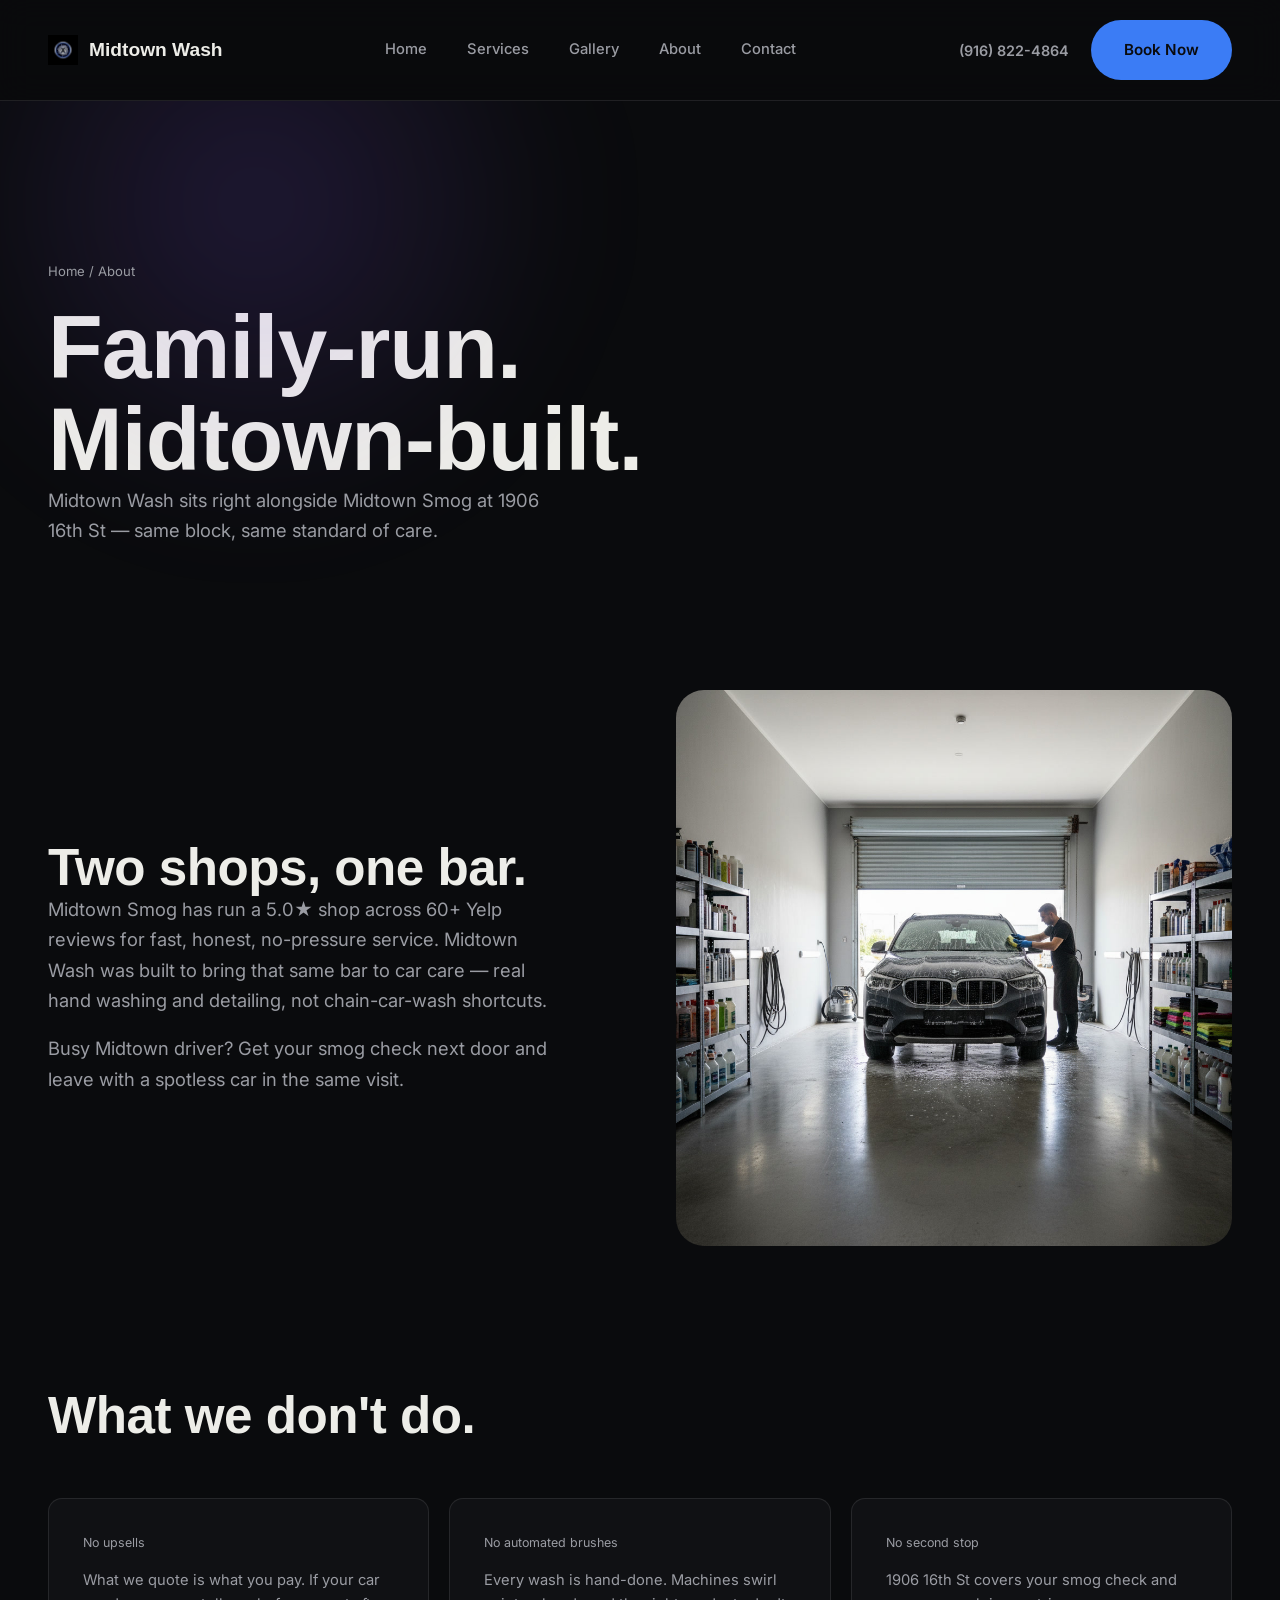
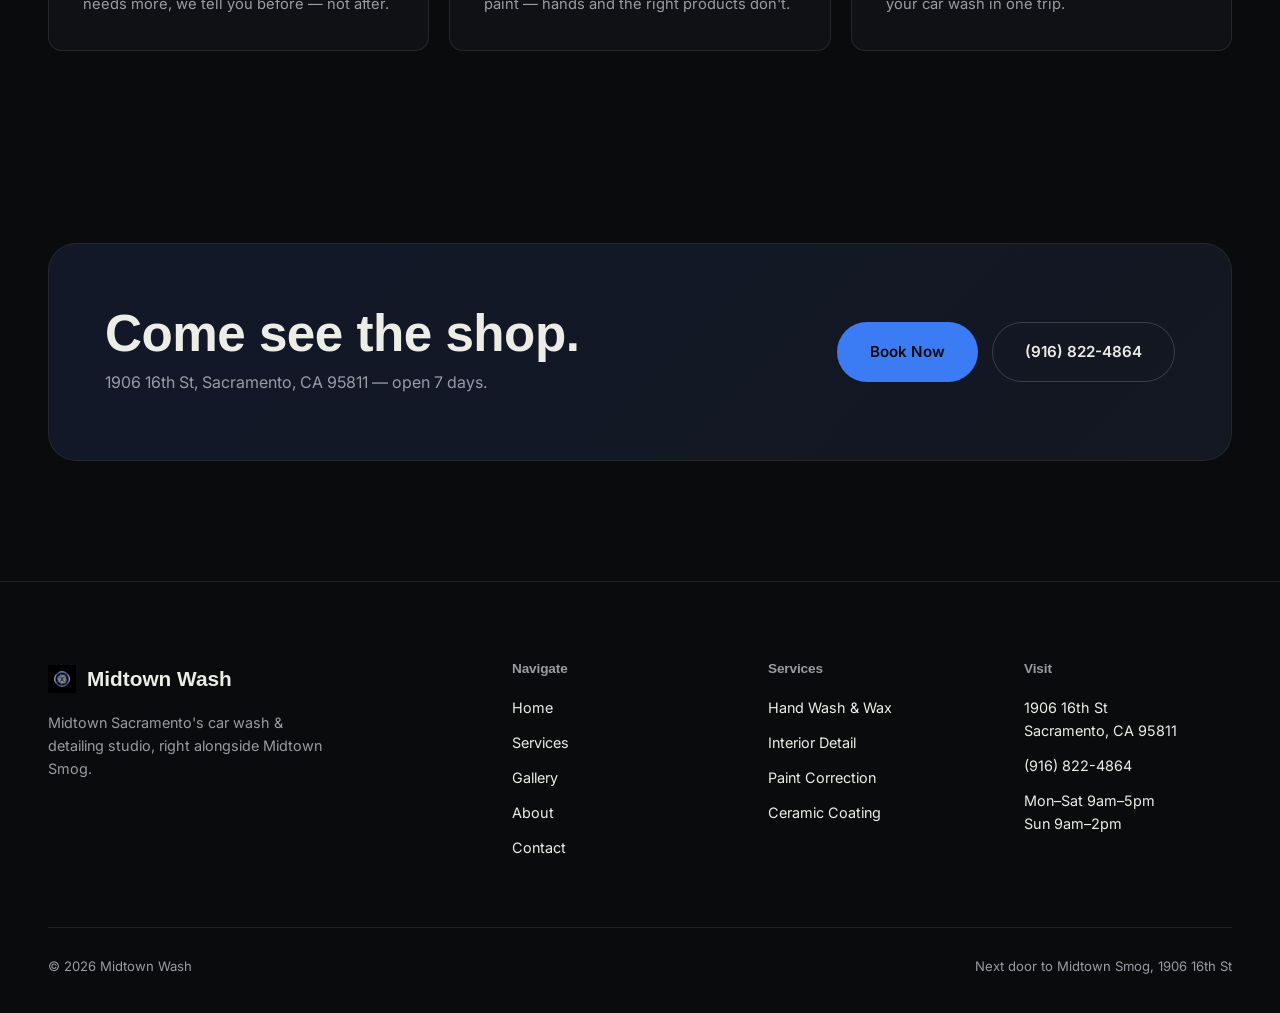
==== commit ab9d1583: "3D spinning membership card hero, floating glass-aero orbs, chrome+Midtown-Smog-blue palette (replac" ====
--- a/about.html
+++ b/about.html
@@ -5,7 +5,7 @@
 <meta name="viewport" content="width=device-width, initial-scale=1.0">
 <title>About — Midtown Wash</title>
 <meta name="description" content="Midtown Wash is a family-run car wash and detail studio at 1906 16th St, Sacramento, operating alongside Midtown Smog.">
-<link rel="icon" href="assets/brand/logomark-v1.png">
+<link rel="icon" href="assets/brand/glass-emblem.png">
 <link rel="stylesheet" href="css/styles.css">
 <link rel="preconnect" href="https://fonts.googleapis.com">
 <link href="https://fonts.googleapis.com/css2?family=Inter:wght@400;500;600;700&display=swap" rel="stylesheet">
@@ -15,7 +15,7 @@
 
 <header>
   <nav class="nav">
-    <a href="index.html" class="brand"><img src="assets/brand/logomark-v1.png" alt="Midtown Wash">Midtown Wash</a>
+    <a href="index.html" class="brand"><img src="assets/brand/glass-emblem.png" alt="Midtown Wash">Midtown Wash</a>
     <div class="nav-links">
       <a href="index.html">Home</a>
       <a href="services.html">Services</a>
@@ -91,7 +91,7 @@
   <div class="container">
     <div class="footer-grid">
       <div>
-        <a href="index.html" class="footer-brand"><img src="assets/brand/logomark-v1.png" alt="">Midtown Wash</a>
+        <a href="index.html" class="footer-brand"><img src="assets/brand/glass-emblem.png" alt="">Midtown Wash</a>
         <p>Midtown Sacramento's car wash &amp; detailing studio, right alongside Midtown Smog.</p>
       </div>
       <div>
--- a/css/styles.css
+++ b/css/styles.css
@@ -15,13 +15,14 @@
   --line:rgba(237,237,232,.1);
   --line-strong:rgba(237,237,232,.18);
 
-  --violet:#8b5cf6;
-  --cyan:#22d3ee;
-  --magenta:#ec4899;
-  --signal:#ff3366; /* reserved: CTAs + price emphasis only */
-
-  --chrome: linear-gradient(115deg, var(--violet) 0%, var(--cyan) 50%, var(--magenta) 100%);
-  --chrome-soft: linear-gradient(135deg, rgba(139,92,246,.18), rgba(34,211,238,.14));
+  /* Midtown Smog's own royal blue, carried into Midtown Wash's chrome identity */
+  --blue:#1a4ec5;
+  --blue-bright:#3b7cf5;
+  --chrome-light:#e4e7ee;
+  --signal:#3b7cf5; /* reserved: CTAs + price emphasis only */
+
+  --chrome: linear-gradient(115deg, #c9ccd4 0%, var(--blue-bright) 50%, #c9ccd4 100%);
+  --chrome-soft: linear-gradient(135deg, rgba(26,78,197,.22), rgba(59,124,245,.12));
 
   --radius-sm: 6px;
   --radius: 14px;
@@ -126,7 +127,7 @@
 }
 .hero::before{
   content:"";position:absolute;top:-30%;right:-15%;width:70%;height:140%;
-  background:radial-gradient(circle at center, rgba(139,92,246,.22), rgba(34,211,238,.1) 45%, transparent 70%);
+  background:radial-gradient(circle at center, rgba(26,78,197,.28), rgba(59,124,245,.1) 45%, transparent 70%);
   filter:blur(60px);pointer-events:none;
 }
 .hero-grid{display:grid;grid-template-columns:1.15fr .85fr;gap:60px;align-items:center;position:relative;z-index:2;}
@@ -135,24 +136,48 @@
   display:inline-flex;align-items:center;gap:10px;color:var(--bone-dim);font-size:.85rem;
   border:1px solid var(--line-strong);border-radius:999px;padding:7px 16px;margin-bottom:28px;
 }
-.hero-kicker .dot{width:6px;height:6px;border-radius:50%;background:var(--cyan);box-shadow:0 0 8px var(--cyan);}
+.hero-kicker .dot{width:6px;height:6px;border-radius:50%;background:var(--blue-bright);box-shadow:0 0 8px var(--blue-bright);}
 .hero h1{margin-bottom:26px;}
 .hero-actions{display:flex;gap:16px;margin-top:40px;flex-wrap:wrap;}
-.hero-visual{
-  position:relative;border-radius:var(--radius-lg);overflow:hidden;
-  border:1px solid var(--line-strong);aspect-ratio:4/5;
-}
-.hero-visual img{width:100%;height:100%;object-fit:cover;}
-.hero-visual::after{
-  content:"";position:absolute;inset:0;background:linear-gradient(180deg,transparent 50%,rgba(10,11,13,.85));
-}
-.hero-stat-float{
-  position:absolute;bottom:24px;left:24px;right:24px;z-index:3;
-  display:flex;justify-content:space-between;gap:16px;
-}
-.hero-stat-float div{font-family:var(--font-display);}
-.hero-stat-float strong{display:block;font-size:1.6rem;}
-.hero-stat-float span{font-size:.72rem;color:var(--bone-dim);text-transform:none;}
+
+/* Spinning 3D membership card — real perspective transform, not a static image */
+.card-stage{
+  position:relative;perspective:1600px;aspect-ratio:4/5;
+  display:flex;align-items:center;justify-content:center;
+}
+.card-stage::before{
+  /* floating glass orb cluster drifting behind the card */
+  content:"";position:absolute;inset:-10%;
+  background:url('../assets/brand/glass-orbs.png') center/65% no-repeat;
+  opacity:.5;filter:blur(.3px);
+  animation:orbFloat 9s ease-in-out infinite;
+  pointer-events:none;z-index:0;
+}
+@keyframes orbFloat{
+  0%,100%{transform:translate(0,0) scale(1);}
+  50%{transform:translate(-14px,18px) scale(1.04);}
+}
+.card-3d{
+  width:78%;border-radius:20px;
+  transform-style:preserve-3d;
+  animation:cardSpin 14s linear infinite;
+  box-shadow:0 40px 90px -30px rgba(26,78,197,.45);
+  position:relative;z-index:1;
+}
+.card-3d img{border-radius:20px;width:100%;display:block;}
+@keyframes cardSpin{
+  0%{transform:rotateY(0deg) rotateX(6deg);}
+  100%{transform:rotateY(360deg) rotateX(6deg);}
+}
+@media (prefers-reduced-motion: reduce){
+  .card-3d{animation:none;transform:rotateY(-18deg) rotateX(6deg);}
+  .card-stage::before{animation:none;}
+}
+.card-caption{
+  position:absolute;bottom:0;left:0;right:0;text-align:center;
+  font-size:.78rem;color:var(--bone-dim);z-index:2;padding-bottom:4px;
+}
+@media (max-width:980px){.card-3d{width:60%;}}
 
 /* Horizontal scroll-snap service strip */
 .strip-head{display:flex;justify-content:space-between;align-items:flex-end;margin-bottom:48px;gap:24px;flex-wrap:wrap;}
@@ -168,7 +193,7 @@
   padding:36px 32px;transition:border-color .2s, transform .2s;
 }
 .service-card:hover{border-color:var(--line-strong);transform:translateY(-4px);}
-.service-num{font-family:var(--font-display);font-size:.8rem;color:var(--cyan);margin-bottom:22px;display:block;}
+.service-num{font-family:var(--font-display);font-size:.8rem;color:var(--blue-bright);margin-bottom:22px;display:block;}
 .service-card h3{margin-bottom:12px;}
 .service-card p{color:var(--bone-dim);font-size:.94rem;margin-bottom:20px;}
 .service-price{font-family:var(--font-display);font-size:1.4rem;}
@@ -203,7 +228,7 @@
   display:flex;align-items:flex-start;gap:10px;
 }
 .bento-cell li:last-child{border-bottom:none;}
-.bento-cell li::before{content:"";width:4px;height:4px;border-radius:50%;background:var(--cyan);margin-top:8px;flex-shrink:0;}
+.bento-cell li::before{content:"";width:4px;height:4px;border-radius:50%;background:var(--blue-bright);margin-top:8px;flex-shrink:0;}
 
 /* Split sections */
 .split{display:grid;grid-template-columns:1fr 1fr;gap:72px;align-items:center;}
@@ -233,6 +258,19 @@
 }
 @media (max-width:900px){.gallery-grid{grid-template-columns:1fr 1fr;}}
 
+/* Ambient floating glass orbs — subtle background texture, used sparingly */
+.ambient-orb{
+  position:absolute;width:280px;height:280px;
+  background:url('../assets/brand/glass-orbs.png') center/contain no-repeat;
+  opacity:.14;pointer-events:none;z-index:0;
+  animation:ambientDrift 16s ease-in-out infinite;
+}
+@keyframes ambientDrift{
+  0%,100%{transform:translate(0,0) rotate(0deg);}
+  50%{transform:translate(20px,-24px) rotate(6deg);}
+}
+@media (prefers-reduced-motion: reduce){.ambient-orb{animation:none;}}
+
 /* CTA band */
 .cta-band{
   border-radius:var(--radius-lg);padding:64px 56px;display:flex;align-items:center;justify-content:space-between;
@@ -259,7 +297,7 @@
   font-family:var(--font-body);background:var(--void);color:var(--bone);
 }
 .form-card input::placeholder,.form-card textarea::placeholder{color:#55585f;}
-.form-card input:focus,.form-card select:focus,.form-card textarea:focus{outline:none;border-color:var(--cyan);}
+.form-card input:focus,.form-card select:focus,.form-card textarea:focus{outline:none;border-color:var(--blue-bright);}
 .form-card textarea{min-height:120px;resize:vertical;}
 .full{grid-column:1/-1;}
 
@@ -270,7 +308,7 @@
 .footer-grid h4{font-size:.85rem;color:var(--bone-dim);margin-bottom:20px;font-weight:600;}
 .footer-grid ul{list-style:none;}
 .footer-grid li{margin-bottom:12px;font-size:.9rem;}
-.footer-grid a:hover{color:var(--cyan);}
+.footer-grid a:hover{color:var(--blue-bright);}
 .footer-brand{display:flex;align-items:center;gap:11px;font-family:var(--font-display);font-weight:600;font-size:1.3rem;margin-bottom:16px;}
 .footer-brand img{height:28px;}
 .footer-grid p{color:var(--bone-dim);font-size:.9rem;max-width:280px;}
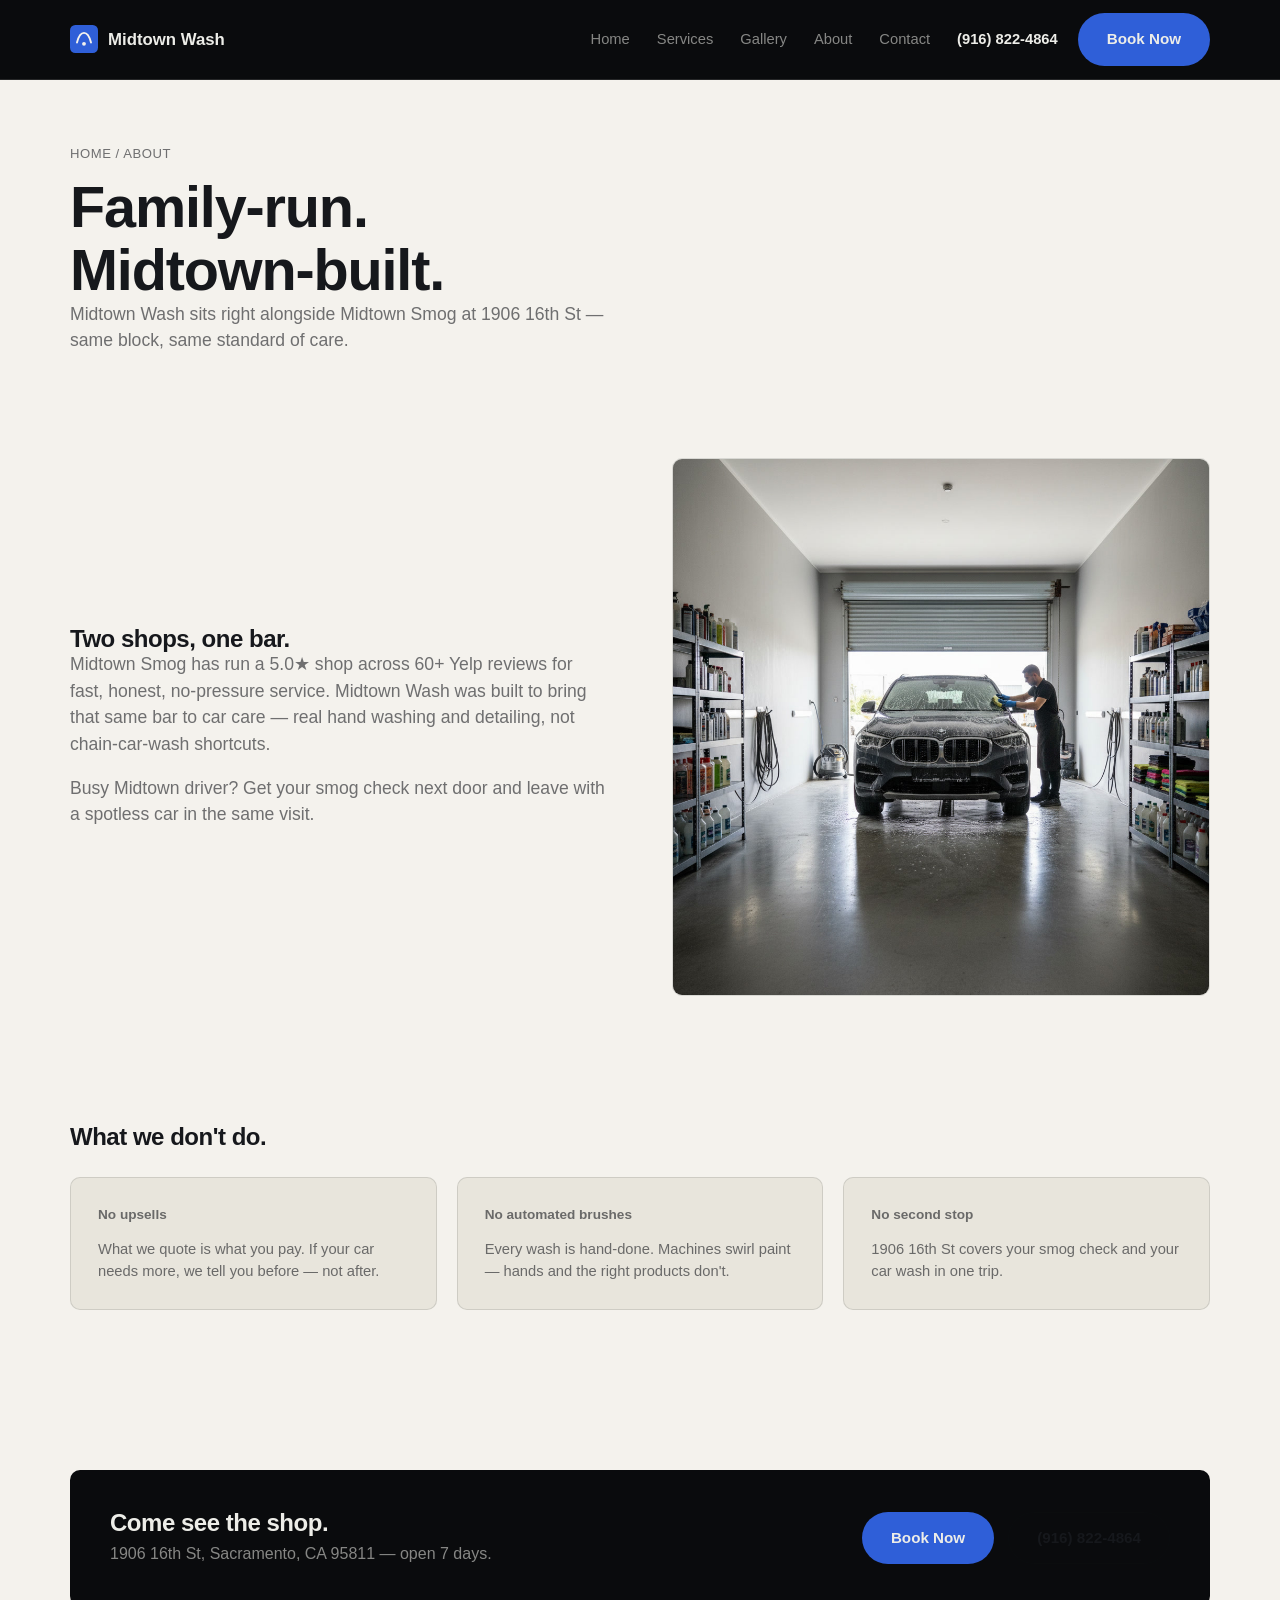
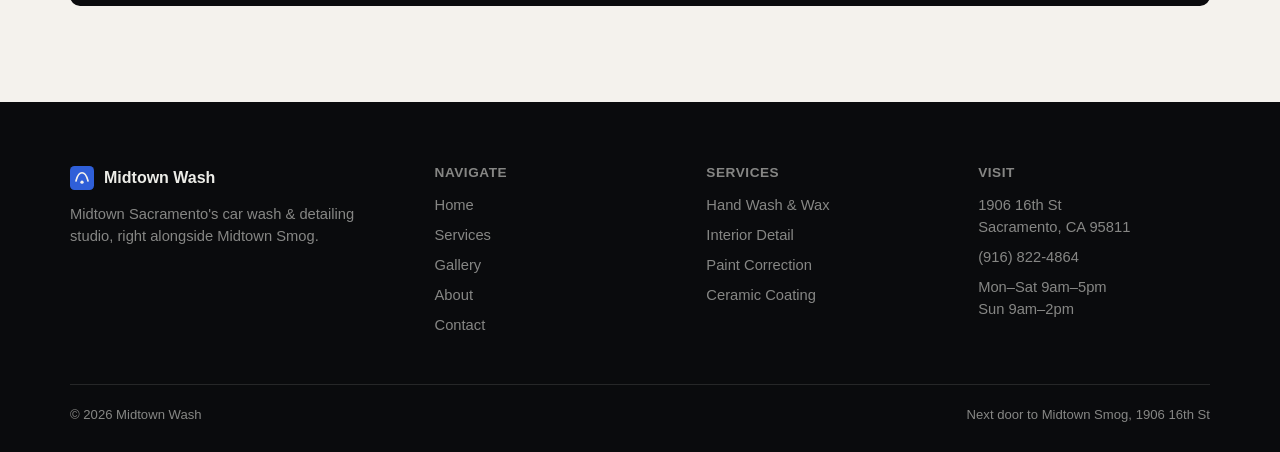
==== commit e0486a65: "Rebuild site on tokens.css: new main.css (flat ink/paper/blue design), wire motion.js primitives int" ====
--- a/about.html
+++ b/about.html
@@ -5,17 +5,17 @@
 <meta name="viewport" content="width=device-width, initial-scale=1.0">
 <title>About — Midtown Wash</title>
 <meta name="description" content="Midtown Wash is a family-run car wash and detail studio at 1906 16th St, Sacramento, operating alongside Midtown Smog.">
-<link rel="icon" href="assets/brand/glass-emblem.png">
-<link rel="stylesheet" href="css/styles.css">
-<link rel="preconnect" href="https://fonts.googleapis.com">
-<link href="https://fonts.googleapis.com/css2?family=Inter:wght@400;500;600;700&display=swap" rel="stylesheet">
-<link rel="stylesheet" href="https://api.fontshare.com/v2/css?f[]=clash-display@600,500,400&f[]=general-sans@400,500,600&display=swap">
+<link rel="icon" href="data:,">
+<link rel="stylesheet" href="css/main.css">
 </head>
 <body>
 
 <header>
   <nav class="nav">
-    <a href="index.html" class="brand"><img src="assets/brand/glass-emblem.png" alt="Midtown Wash">Midtown Wash</a>
+    <a href="index.html" class="brand">
+      <svg viewBox="0 0 32 32" fill="none"><rect width="32" height="32" rx="6" fill="#2f5fd8"/><path d="M8 20c1.5-6 4-11 8-11s6.5 5 8 11" stroke="#f4f2ed" stroke-width="2.2" stroke-linecap="round"/><circle cx="16" cy="21.5" r="2.2" fill="#f4f2ed"/></svg>
+      Midtown Wash
+    </a>
     <div class="nav-links">
       <a href="index.html">Home</a>
       <a href="services.html">Services</a>
@@ -36,7 +36,7 @@
 <section class="page-header">
   <div class="container">
     <div class="breadcrumb">Home / About</div>
-    <h1>Family-run.<br>Midtown-built.</h1>
+    <h1 data-lines>Family-run.<br>Midtown-built.</h1>
     <p class="lede">Midtown Wash sits right alongside Midtown Smog at 1906 16th St — same block, same standard of care.</p>
   </div>
 </section>
@@ -58,15 +58,15 @@
     <div class="bento">
       <div class="bento-cell span-2">
         <div class="bento-label">No upsells</div>
-        <p style="color:var(--bone-dim);font-size:.92rem;margin-top:6px;">What we quote is what you pay. If your car needs more, we tell you before — not after.</p>
+        <p style="color:var(--paper-ink-dim);font-size:.92rem;margin-top:6px;">What we quote is what you pay. If your car needs more, we tell you before — not after.</p>
       </div>
       <div class="bento-cell span-2">
         <div class="bento-label">No automated brushes</div>
-        <p style="color:var(--bone-dim);font-size:.92rem;margin-top:6px;">Every wash is hand-done. Machines swirl paint — hands and the right products don't.</p>
+        <p style="color:var(--paper-ink-dim);font-size:.92rem;margin-top:6px;">Every wash is hand-done. Machines swirl paint — hands and the right products don't.</p>
       </div>
       <div class="bento-cell span-2">
         <div class="bento-label">No second stop</div>
-        <p style="color:var(--bone-dim);font-size:.92rem;margin-top:6px;">1906 16th St covers your smog check and your car wash in one trip.</p>
+        <p style="color:var(--paper-ink-dim);font-size:.92rem;margin-top:6px;">1906 16th St covers your smog check and your car wash in one trip.</p>
       </div>
     </div>
   </div>
@@ -91,7 +91,10 @@
   <div class="container">
     <div class="footer-grid">
       <div>
-        <a href="index.html" class="footer-brand"><img src="assets/brand/glass-emblem.png" alt="">Midtown Wash</a>
+        <a href="index.html" class="footer-brand">
+          <svg viewBox="0 0 32 32" fill="none"><rect width="32" height="32" rx="6" fill="#2f5fd8"/><path d="M8 20c1.5-6 4-11 8-11s6.5 5 8 11" stroke="#f4f2ed" stroke-width="2.2" stroke-linecap="round"/><circle cx="16" cy="21.5" r="2.2" fill="#f4f2ed"/></svg>
+          Midtown Wash
+        </a>
         <p>Midtown Sacramento's car wash &amp; detailing studio, right alongside Midtown Smog.</p>
       </div>
       <div>
@@ -133,6 +136,7 @@
   <a href="tel:19168224864">Call Now — (916) 822-4864</a>
 </div>
 
+<script src="js/motion.js"></script>
 <script src="js/main.js"></script>
 </body>
 </html>
--- a/css/main.css
+++ b/css/main.css
@@ -0,0 +1,386 @@
+/* ============================================================
+   MIDTOWN WASH — main.css
+   Built on tokens.css (near-black ink, warm paper, one blue accent).
+   No glass / chrome / holographic effects — flat, confident, honest.
+   ============================================================ */
+
+@import url("tokens.css");
+
+*, *::before, *::after { box-sizing: border-box; }
+html { scroll-behavior: smooth; }
+body {
+  margin: 0;
+  font-family: var(--font-sans);
+  background: var(--paper);
+  color: var(--paper-ink);
+  -webkit-font-smoothing: antialiased;
+  line-height: 1.5;
+}
+img { max-width: 100%; display: block; }
+a { color: inherit; text-decoration: none; }
+ul { list-style: none; margin: 0; padding: 0; }
+h1, h2, h3, h4 { margin: 0; font-weight: 600; letter-spacing: -0.02em; line-height: 1.08; }
+p { margin: 0; }
+
+.container {
+  max-width: 1180px;
+  margin: 0 auto;
+  padding: 0 var(--space-3);
+}
+
+section { padding: var(--space-7) 0; }
+.section-tight { padding: var(--space-6) 0; }
+.page-header { padding: var(--space-6) 0 var(--space-5); }
+
+.lede { font-size: 1.1rem; color: var(--paper-ink-dim); max-width: 56ch; }
+
+/* ---------- Buttons ---------- */
+.btn {
+  display: inline-flex;
+  align-items: center;
+  justify-content: center;
+  gap: 8px;
+  padding: 14px 28px;
+  border-radius: var(--radius-pill);
+  font-weight: 600;
+  font-size: 0.95rem;
+  border: 1px solid transparent;
+  cursor: pointer;
+  transition: transform 0.18s ease, background 0.18s ease, border-color 0.18s ease, color 0.18s ease;
+  white-space: nowrap;
+}
+.btn:hover { transform: translateY(-2px); }
+.btn-signal { background: var(--accent); color: var(--bone); }
+.btn-signal:hover { background: var(--accent-dim); }
+.btn-outline { background: transparent; border-color: var(--line-light); color: var(--paper-ink); }
+.btn-outline:hover { border-color: var(--paper-ink); }
+.btn-block { width: 100%; }
+
+/* ---------- Header / Nav ---------- */
+header {
+  position: sticky;
+  top: 0;
+  z-index: 50;
+  background: var(--ink);
+  border-bottom: 1px solid var(--line-dark);
+}
+.nav {
+  max-width: 1180px;
+  margin: 0 auto;
+  padding: var(--space-2) var(--space-3);
+  display: flex;
+  align-items: center;
+  gap: var(--space-4);
+}
+.brand {
+  display: flex;
+  align-items: center;
+  gap: 10px;
+  font-weight: 700;
+  font-size: 1.05rem;
+  color: var(--bone);
+  margin-right: auto;
+}
+.brand svg { width: 28px; height: 28px; flex-shrink: 0; }
+.nav-links { display: flex; align-items: center; gap: var(--space-4); }
+.nav-links a {
+  color: var(--ink-dim);
+  font-size: 0.92rem;
+  font-weight: 500;
+  transition: color 0.15s ease;
+}
+.nav-links a:hover { color: var(--bone); }
+.nav-cta { display: flex; align-items: center; gap: var(--space-3); }
+.nav-phone { color: var(--bone); font-weight: 600; font-size: 0.92rem; }
+.nav-toggle {
+  display: none;
+  background: none;
+  border: none;
+  color: var(--bone);
+  width: 44px;
+  height: 44px;
+  align-items: center;
+  justify-content: center;
+  cursor: pointer;
+}
+.nav-toggle svg { width: 24px; height: 24px; }
+
+/* ---------- Hero ---------- */
+.hero { padding: var(--space-7) 0 var(--space-6); background: var(--paper); }
+.hero-grid { display: grid; grid-template-columns: 1.1fr 0.9fr; gap: var(--space-6); align-items: center; }
+.hero-kicker {
+  display: inline-flex;
+  align-items: center;
+  gap: 8px;
+  font-size: 0.82rem;
+  font-weight: 600;
+  letter-spacing: 0.04em;
+  text-transform: uppercase;
+  color: var(--accent-dim);
+  margin-bottom: var(--space-3);
+}
+.hero-kicker .dot { width: 7px; height: 7px; border-radius: 50%; background: var(--accent); flex-shrink: 0; }
+h1 { font-size: clamp(2.4rem, 5vw, 3.6rem); }
+.hero-actions { display: flex; gap: 14px; flex-wrap: wrap; margin-top: var(--space-4); }
+.hero-image { border-radius: var(--radius-card); overflow: hidden; border: 1px solid var(--line-light); }
+
+/* ---------- Flex / stat band ---------- */
+.flex-band {
+  background: var(--ink);
+  color: var(--bone);
+  padding: var(--space-6) 0;
+  text-align: center;
+}
+.flex-number {
+  font-size: clamp(3.5rem, 11vw, 7rem);
+  font-weight: 700;
+  letter-spacing: -0.03em;
+  color: var(--accent);
+  line-height: 1;
+}
+.flex-label { margin-top: var(--space-2); color: var(--ink-dim); font-size: 1rem; }
+
+/* ---------- Service strip ---------- */
+.strip-head {
+  display: flex;
+  justify-content: space-between;
+  align-items: flex-end;
+  gap: var(--space-4);
+  margin-bottom: var(--space-5);
+  flex-wrap: wrap;
+}
+.service-strip {
+  display: grid;
+  grid-template-columns: repeat(4, 1fr);
+  gap: var(--space-3);
+}
+.service-card {
+  background: var(--paper-dim);
+  border: 1px solid var(--line-light);
+  border-radius: var(--radius-card);
+  padding: var(--space-4);
+}
+.service-num {
+  display: block;
+  font-size: 0.78rem;
+  font-weight: 600;
+  letter-spacing: 0.04em;
+  text-transform: uppercase;
+  color: var(--accent-dim);
+  margin-bottom: var(--space-2);
+}
+.service-card h3 { font-size: 1.15rem; margin-bottom: 8px; }
+.service-card p { color: var(--paper-ink-dim); font-size: 0.92rem; }
+.service-price {
+  margin-top: var(--space-3);
+  font-size: 1.6rem;
+  font-weight: 700;
+}
+.service-price span { font-size: 0.9rem; font-weight: 500; color: var(--paper-ink-dim); }
+
+/* ---------- Split sections ---------- */
+.split {
+  display: grid;
+  grid-template-columns: 1fr 1fr;
+  gap: var(--space-6);
+  align-items: center;
+}
+.split img { border-radius: var(--radius-card); border: 1px solid var(--line-light); }
+.fact-list { margin-top: var(--space-4); }
+.fact-list dt { font-weight: 600; margin-top: var(--space-3); }
+.fact-list dt:first-child { margin-top: 0; }
+.fact-list dd { margin: 4px 0 0; color: var(--paper-ink-dim); }
+
+/* ---------- Quotes ---------- */
+.quote-row { display: grid; grid-template-columns: 1fr 1fr; gap: var(--space-4); margin-top: var(--space-5); }
+.quote-card {
+  background: var(--paper-dim);
+  border-radius: var(--radius-card);
+  padding: var(--space-4);
+  border-left: 3px solid var(--accent);
+}
+.quote-card p { font-size: 1.02rem; }
+.quote-meta { margin-top: var(--space-3); display: flex; gap: 10px; font-size: 0.85rem; color: var(--paper-ink-dim); }
+.quote-meta span:first-child { font-weight: 600; color: var(--paper-ink); }
+
+/* ---------- CTA band ---------- */
+.cta-band {
+  background: var(--ink);
+  color: var(--bone);
+  border-radius: var(--radius-card);
+  padding: var(--space-5) var(--space-5);
+  display: flex;
+  justify-content: space-between;
+  align-items: center;
+  gap: var(--space-4);
+  flex-wrap: wrap;
+}
+.cta-band h2 { color: var(--bone); }
+.cta-band p { color: var(--ink-dim); margin-top: 6px; }
+
+/* ---------- Footer ---------- */
+footer { background: var(--ink); color: var(--bone); padding: var(--space-6) 0 var(--space-4); }
+.footer-grid {
+  display: grid;
+  grid-template-columns: 1.4fr 1fr 1fr 1fr;
+  gap: var(--space-5);
+  padding-bottom: var(--space-5);
+  border-bottom: 1px solid var(--line-dark);
+}
+.footer-brand { display: flex; align-items: center; gap: 10px; font-weight: 700; color: var(--bone); margin-bottom: var(--space-2); }
+.footer-brand svg { width: 24px; height: 24px; }
+footer p { color: var(--ink-dim); font-size: 0.92rem; }
+footer h4 { font-size: 0.85rem; text-transform: uppercase; letter-spacing: 0.04em; color: var(--ink-dim); margin-bottom: var(--space-2); }
+footer ul li { margin-bottom: 8px; font-size: 0.92rem; color: var(--ink-dim); }
+footer ul li a:hover { color: var(--bone); }
+.footer-bottom {
+  display: flex;
+  justify-content: space-between;
+  padding-top: var(--space-3);
+  font-size: 0.82rem;
+  color: var(--ink-dim);
+  flex-wrap: wrap;
+  gap: 8px;
+}
+
+/* ---------- Mobile call bar ---------- */
+.call-bar { display: none; }
+
+/* ---------- Page header / breadcrumb ---------- */
+.breadcrumb { font-size: 0.82rem; color: var(--paper-ink-dim); margin-bottom: var(--space-2); text-transform: uppercase; letter-spacing: 0.04em; }
+
+/* ---------- Bento pricing grid (services page) ---------- */
+.bento { display: grid; grid-template-columns: repeat(6, 1fr); gap: var(--space-3); margin-top: var(--space-4); }
+.bento-cell {
+  background: var(--paper-dim);
+  border: 1px solid var(--line-light);
+  border-radius: var(--radius-card);
+  padding: var(--space-4);
+}
+.bento-cell.highlight { background: var(--ink); color: var(--bone); border-color: var(--ink); }
+.bento-cell.highlight .bento-label { color: var(--ink-dim); }
+.bento-cell.highlight .bento-value { color: var(--bone); }
+.bento-cell.highlight ul li { color: var(--ink-dim); }
+.span-2 { grid-column: span 2; }
+.span-3 { grid-column: span 3; }
+.bento-label { font-size: 0.85rem; font-weight: 600; color: var(--paper-ink-dim); margin-bottom: var(--space-2); }
+.bento-value { font-size: 2.1rem; font-weight: 700; }
+.bento-value span { font-size: 1rem; font-weight: 500; color: var(--paper-ink-dim); }
+.bento-cell ul { margin-top: var(--space-3); display: flex; flex-direction: column; gap: 8px; }
+.bento-cell ul li { font-size: 0.9rem; padding-left: 16px; position: relative; }
+.bento-cell ul li::before { content: "—"; position: absolute; left: 0; color: var(--accent); }
+.divider { height: 1px; background: var(--line-light); margin: var(--space-5) 0; }
+
+/* ---------- Gallery ---------- */
+.gallery-grid { display: grid; grid-template-columns: repeat(3, 1fr); gap: var(--space-3); }
+.g-item { border-radius: var(--radius-card); overflow: hidden; border: 1px solid var(--line-light); background: var(--paper-dim); }
+.g-item img { width: 100%; height: 260px; object-fit: cover; }
+.g-item .cap { padding: var(--space-2) var(--space-3); font-size: 0.9rem; font-weight: 600; }
+
+/* ---------- Form ---------- */
+.form-card { background: var(--paper-dim); border: 1px solid var(--line-light); border-radius: var(--radius-card); padding: var(--space-5); }
+.form-row { display: grid; grid-template-columns: 1fr 1fr; gap: var(--space-3); margin-bottom: var(--space-3); }
+.form-row .full { grid-column: span 2; }
+label { display: block; font-size: 0.85rem; font-weight: 600; margin-bottom: 6px; }
+input, select, textarea {
+  width: 100%;
+  padding: 12px 14px;
+  border-radius: var(--radius-tag);
+  border: 1px solid var(--line-light);
+  background: var(--paper);
+  font-family: inherit;
+  font-size: 16px;
+  color: var(--paper-ink);
+}
+input:focus, select:focus, textarea:focus { outline: 2px solid var(--accent); outline-offset: 1px; }
+textarea { min-height: 100px; resize: vertical; }
+.map-wrap { border-radius: var(--radius-card); overflow: hidden; border: 1px solid var(--line-light); }
+.map-wrap iframe { width: 100%; height: 280px; border: 0; display: block; }
+
+/* ============================================================
+   Motion primitives (works with js/motion.js)
+   ============================================================ */
+
+/* AnimatedLines mask-reveal */
+[data-lines] { overflow: visible; }
+.al-mask { display: block; overflow: hidden; }
+.al-inner {
+  display: block;
+  transform: translateY(110%);
+  opacity: 0;
+  transition: transform 0.7s cubic-bezier(.16,.8,.3,1), opacity 0.7s ease;
+}
+.al-inner.al-in { transform: translateY(0); opacity: 1; }
+
+/* Generic scroll reveal (used by main.js on cards/images) */
+.reveal-pre { opacity: 0; transform: translateY(26px); transition: opacity 0.6s cubic-bezier(.16,.8,.3,1), transform 0.6s cubic-bezier(.16,.8,.3,1); }
+.reveal-in { opacity: 1; transform: translateY(0); }
+
+/* Pop-in */
+[data-pop] { opacity: 0; transform: scale(0.92); transition: opacity 0.45s ease, transform 0.45s cubic-bezier(.34,1.56,.64,1); }
+[data-pop].pop-in { opacity: 1; transform: scale(1); }
+
+/* Guide lines */
+[data-guide] { transform: scaleX(0); transform-origin: left; transition: transform 0.6s cubic-bezier(.16,.8,.3,1); background: var(--line-light); height: 1px; }
+[data-guide].guide-in { transform: scaleX(1); }
+
+/* Drum text (rolodex hover) */
+[data-drum] { display: inline-block; overflow: hidden; position: relative; height: 1.3em; }
+.drum-wrap { display: block; transition: transform 0.35s cubic-bezier(.65,0,.35,1); }
+.drum-face { display: block; height: 1.3em; line-height: 1.3em; }
+[data-drum]:hover .drum-wrap { transform: translateY(-1.3em); }
+
+@media (prefers-reduced-motion: reduce) {
+  .al-inner, .reveal-pre, [data-pop], [data-guide] { transition: none !important; }
+}
+
+/* ---------- Responsive ---------- */
+@media (max-width: 920px) {
+  .nav-links { display: none; }
+  .nav-toggle { display: flex; }
+  .nav-links.open {
+    display: flex;
+    flex-direction: column;
+    position: absolute;
+    top: 100%;
+    left: 0;
+    right: 0;
+    background: var(--ink);
+    padding: var(--space-3);
+    gap: var(--space-3);
+    border-bottom: 1px solid var(--line-dark);
+  }
+  .nav-cta .nav-phone { display: none; }
+  .hero-grid { grid-template-columns: 1fr; }
+  .service-strip { grid-template-columns: repeat(2, 1fr); }
+  .split { grid-template-columns: 1fr; }
+  .quote-row { grid-template-columns: 1fr; }
+  .footer-grid { grid-template-columns: 1fr 1fr; gap: var(--space-4); }
+  .bento { grid-template-columns: repeat(2, 1fr); }
+  .span-2, .span-3 { grid-column: span 2; }
+  .gallery-grid { grid-template-columns: repeat(2, 1fr); }
+  .form-row { grid-template-columns: 1fr; }
+  .form-row .full { grid-column: span 1; }
+  .call-bar {
+    display: block;
+    position: fixed;
+    bottom: 0;
+    left: 0;
+    right: 0;
+    z-index: 60;
+    background: var(--accent);
+  }
+  .call-bar a { display: block; text-align: center; padding: 14px; color: var(--bone); font-weight: 700; }
+  body { padding-bottom: 56px; }
+}
+
+@media (max-width: 600px) {
+  section { padding: var(--space-5) 0; }
+  .section-tight { padding: var(--space-4) 0; }
+  .service-strip { grid-template-columns: 1fr; }
+  .bento { grid-template-columns: 1fr; }
+  .span-2, .span-3 { grid-column: span 1; }
+  .gallery-grid { grid-template-columns: 1fr; }
+  .footer-grid { grid-template-columns: 1fr; }
+  .cta-band { flex-direction: column; align-items: flex-start; }
+}
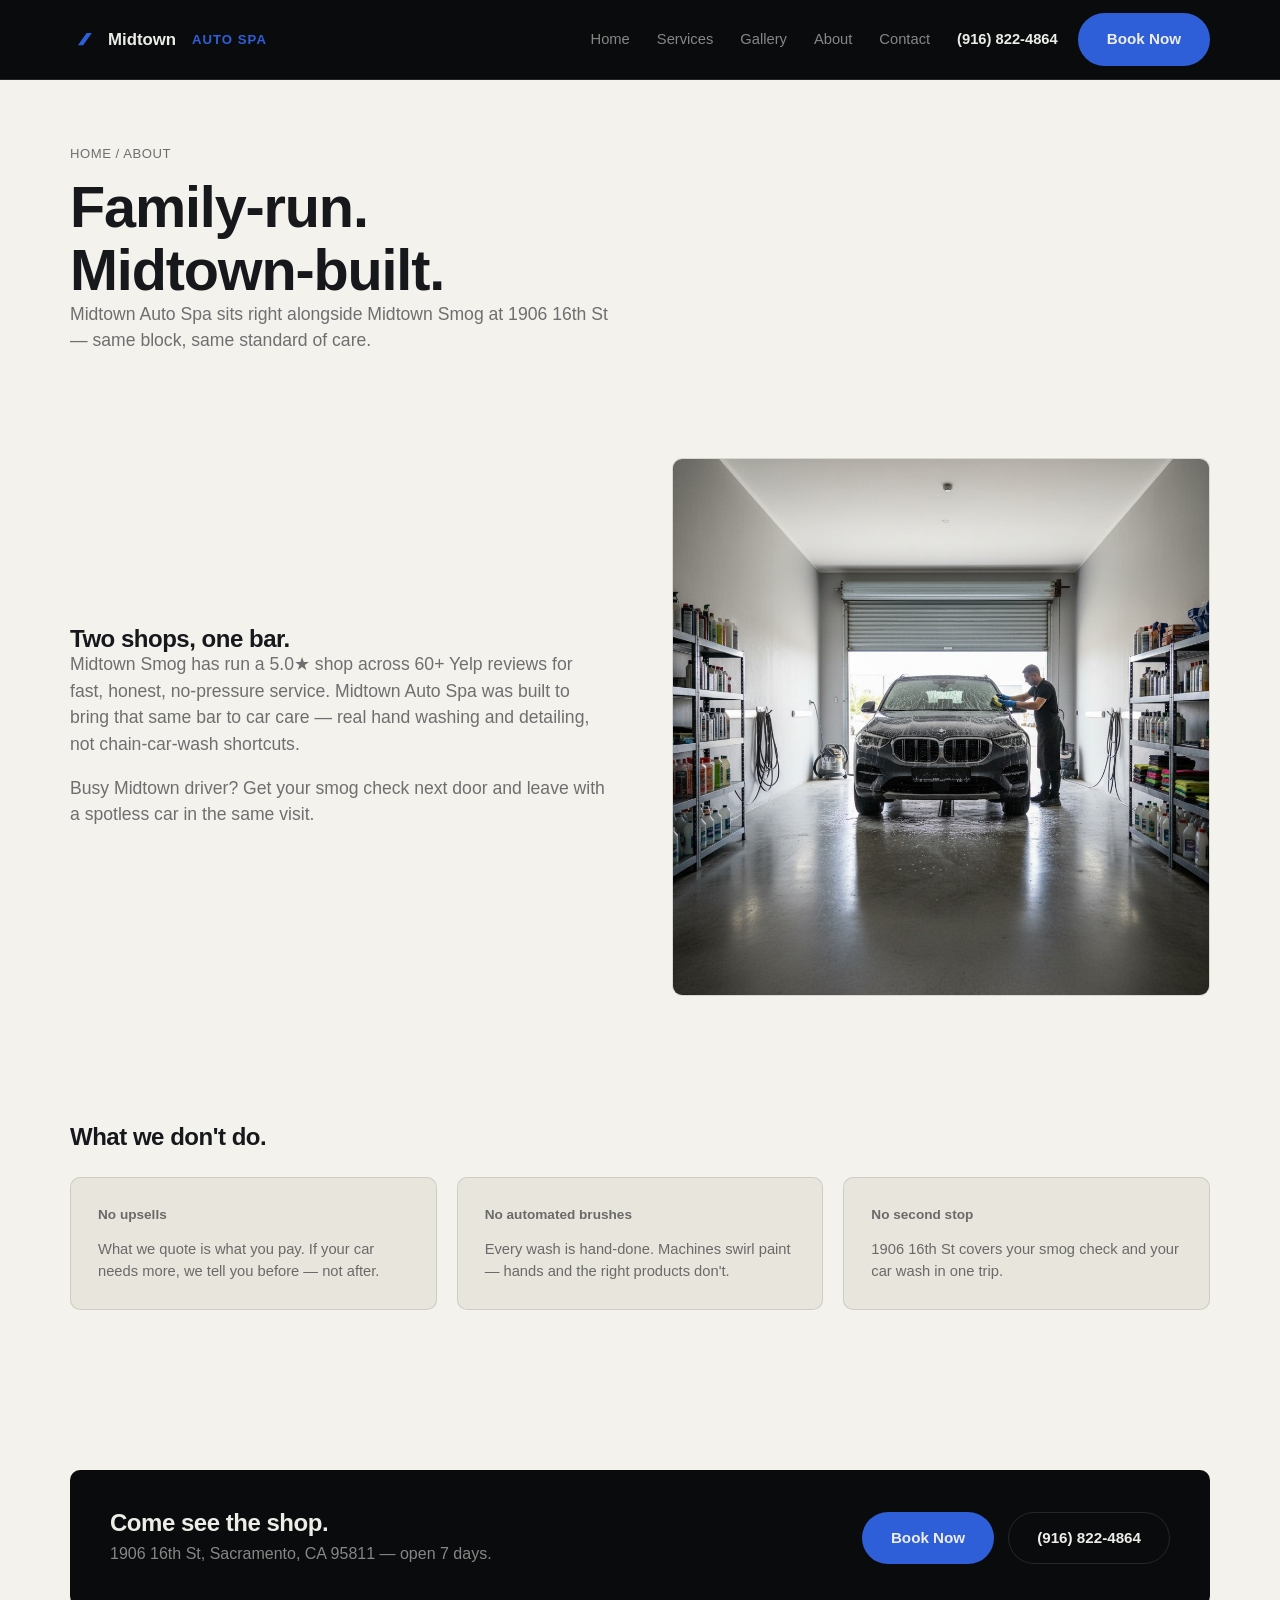
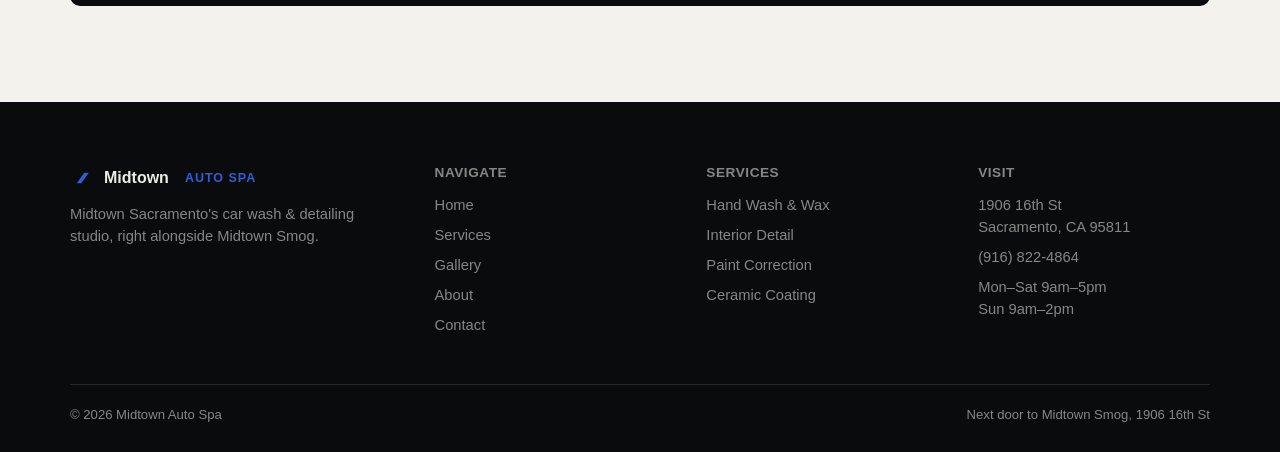
==== commit 2ddbda39: "Hero: full-bleed muted looping video (foam wash) with new logo overlay and bold headline, responsive" ====
--- a/about.html
+++ b/about.html
@@ -3,8 +3,8 @@
 <head>
 <meta charset="UTF-8">
 <meta name="viewport" content="width=device-width, initial-scale=1.0">
-<title>About — Midtown Wash</title>
-<meta name="description" content="Midtown Wash is a family-run car wash and detail studio at 1906 16th St, Sacramento, operating alongside Midtown Smog.">
+<title>About — Midtown Auto Spa</title>
+<meta name="description" content="Midtown Auto Spa is a family-run car wash and detail studio at 1906 16th St, Sacramento, operating alongside Midtown Smog.">
 <link rel="icon" href="data:,">
 <link rel="stylesheet" href="css/main.css">
 </head>
@@ -13,8 +13,8 @@
 <header>
   <nav class="nav">
     <a href="index.html" class="brand">
-      <svg viewBox="0 0 32 32" fill="none"><rect width="32" height="32" rx="6" fill="#2f5fd8"/><path d="M8 20c1.5-6 4-11 8-11s6.5 5 8 11" stroke="#f4f2ed" stroke-width="2.2" stroke-linecap="round"/><circle cx="16" cy="21.5" r="2.2" fill="#f4f2ed"/></svg>
-      Midtown Wash
+      <svg viewBox="0 0 32 32" fill="none"><path d="M9 23 L19 9 H25 L15 23 Z" fill="#2f5fd8"/></svg>
+      Midtown<span class="brand-sub">Auto Spa</span>
     </a>
     <div class="nav-links">
       <a href="index.html">Home</a>
@@ -37,7 +37,7 @@
   <div class="container">
     <div class="breadcrumb">Home / About</div>
     <h1 data-lines>Family-run.<br>Midtown-built.</h1>
-    <p class="lede">Midtown Wash sits right alongside Midtown Smog at 1906 16th St — same block, same standard of care.</p>
+    <p class="lede">Midtown Auto Spa sits right alongside Midtown Smog at 1906 16th St — same block, same standard of care.</p>
   </div>
 </section>
 
@@ -45,10 +45,10 @@
   <div class="container split">
     <div>
       <h2>Two shops, one bar.</h2>
-      <p class="lede">Midtown Smog has run a 5.0★ shop across 60+ Yelp reviews for fast, honest, no-pressure service. Midtown Wash was built to bring that same bar to car care — real hand washing and detailing, not chain-car-wash shortcuts.</p>
+      <p class="lede">Midtown Smog has run a 5.0★ shop across 60+ Yelp reviews for fast, honest, no-pressure service. Midtown Auto Spa was built to bring that same bar to car care — real hand washing and detailing, not chain-car-wash shortcuts.</p>
       <p class="lede" style="margin-top:18px;">Busy Midtown driver? Get your smog check next door and leave with a spotless car in the same visit.</p>
     </div>
-    <img src="assets/images/garage-bay-wide.png" alt="Midtown Wash garage bay">
+    <img src="assets/images/garage-bay-wide.png" alt="Midtown Auto Spa garage bay">
   </div>
 </section>
 
@@ -92,8 +92,8 @@
     <div class="footer-grid">
       <div>
         <a href="index.html" class="footer-brand">
-          <svg viewBox="0 0 32 32" fill="none"><rect width="32" height="32" rx="6" fill="#2f5fd8"/><path d="M8 20c1.5-6 4-11 8-11s6.5 5 8 11" stroke="#f4f2ed" stroke-width="2.2" stroke-linecap="round"/><circle cx="16" cy="21.5" r="2.2" fill="#f4f2ed"/></svg>
-          Midtown Wash
+          <svg viewBox="0 0 32 32" fill="none"><path d="M9 23 L19 9 H25 L15 23 Z" fill="#2f5fd8"/></svg>
+          Midtown<span class="brand-sub">Auto Spa</span>
         </a>
         <p>Midtown Sacramento's car wash &amp; detailing studio, right alongside Midtown Smog.</p>
       </div>
@@ -126,7 +126,7 @@
       </div>
     </div>
     <div class="footer-bottom">
-      <span>© 2026 Midtown Wash</span>
+      <span>© 2026 Midtown Auto Spa</span>
       <span>Next door to Midtown Smog, 1906 16th St</span>
     </div>
   </div>
--- a/css/main.css
+++ b/css/main.css
@@ -82,6 +82,14 @@
   margin-right: auto;
 }
 .brand svg { width: 28px; height: 28px; flex-shrink: 0; }
+.brand-sub {
+  color: var(--accent);
+  font-weight: 700;
+  letter-spacing: 0.08em;
+  text-transform: uppercase;
+  font-size: 0.78em;
+  margin-left: 6px;
+}
 .nav-links { display: flex; align-items: center; gap: var(--space-4); }
 .nav-links a {
   color: var(--ink-dim);
@@ -124,6 +132,74 @@
 .hero-actions { display: flex; gap: 14px; flex-wrap: wrap; margin-top: var(--space-4); }
 .hero-image { border-radius: var(--radius-card); overflow: hidden; border: 1px solid var(--line-light); }
 
+/* ---------- Hero: full-bleed video ---------- */
+.hero-video {
+  position: relative;
+  height: 92vh;
+  min-height: 560px;
+  max-height: 980px;
+  padding: 0;
+  overflow: hidden;
+  background: #060608;
+  display: flex;
+  align-items: center;
+}
+.hero-video-bg {
+  position: absolute;
+  inset: 0;
+  width: 100%;
+  height: 100%;
+  object-fit: cover;
+  object-position: center 30%;
+}
+.hero-video-scrim {
+  position: absolute;
+  inset: 0;
+  background:
+    linear-gradient(180deg, rgba(4,4,6,0.78) 0%, rgba(4,4,6,0.32) 32%, rgba(4,4,6,0.38) 68%, rgba(4,4,6,0.92) 100%);
+}
+.hero-video-content {
+  position: relative;
+  z-index: 2;
+  display: flex;
+  flex-direction: column;
+  align-items: flex-start;
+  padding-top: var(--space-6);
+  padding-bottom: var(--space-6);
+}
+.hero-logo {
+  width: clamp(220px, 26vw, 340px);
+  height: auto;
+  margin-bottom: var(--space-4);
+  filter: drop-shadow(0 4px 24px rgba(0,0,0,0.5));
+}
+.hero-video-headline {
+  color: #fff;
+  font-size: clamp(2.6rem, 6.4vw, 5rem);
+  font-weight: 700;
+  letter-spacing: -0.02em;
+  line-height: 1.02;
+  text-shadow: 0 2px 28px rgba(0,0,0,0.55);
+  max-width: 14ch;
+}
+.hero-video-lede {
+  color: rgba(255,255,255,0.82);
+  margin-top: var(--space-3);
+  max-width: 50ch;
+  font-size: 1.1rem;
+}
+.btn-outline-dark { border-color: rgba(255,255,255,0.4); color: #fff; }
+.btn-outline-dark:hover { border-color: #fff; background: rgba(255,255,255,0.08); }
+
+@media (max-width: 860px) {
+  .hero-video { height: 100vh; min-height: 620px; }
+  .hero-logo { width: clamp(170px, 46vw, 240px); margin-bottom: var(--space-3); }
+  .hero-video-headline { font-size: clamp(2.1rem, 9vw, 3rem); max-width: 100%; }
+  .hero-video-lede { font-size: 1rem; max-width: 100%; }
+  .hero-actions { width: 100%; }
+  .hero-actions .btn { flex: 1 1 auto; justify-content: center; }
+}
+
 /* ---------- Flex / stat band ---------- */
 .flex-band {
   background: var(--ink);
@@ -217,6 +293,8 @@
 }
 .cta-band h2 { color: var(--bone); }
 .cta-band p { color: var(--ink-dim); margin-top: 6px; }
+.cta-band .btn-outline { border-color: var(--line-dark); color: var(--bone); }
+.cta-band .btn-outline:hover { border-color: var(--bone); }
 
 /* ---------- Footer ---------- */
 footer { background: var(--ink); color: var(--bone); padding: var(--space-6) 0 var(--space-4); }
@@ -266,6 +344,8 @@
 .bento-label { font-size: 0.85rem; font-weight: 600; color: var(--paper-ink-dim); margin-bottom: var(--space-2); }
 .bento-value { font-size: 2.1rem; font-weight: 700; }
 .bento-value span { font-size: 1rem; font-weight: 500; color: var(--paper-ink-dim); }
+.bento-cell.highlight .bento-value span { color: var(--ink-dim); }
+.bento-cell.highlight .bento-label { color: var(--ink-dim); }
 .bento-cell ul { margin-top: var(--space-3); display: flex; flex-direction: column; gap: 8px; }
 .bento-cell ul li { font-size: 0.9rem; padding-left: 16px; position: relative; }
 .bento-cell ul li::before { content: "—"; position: absolute; left: 0; color: var(--accent); }
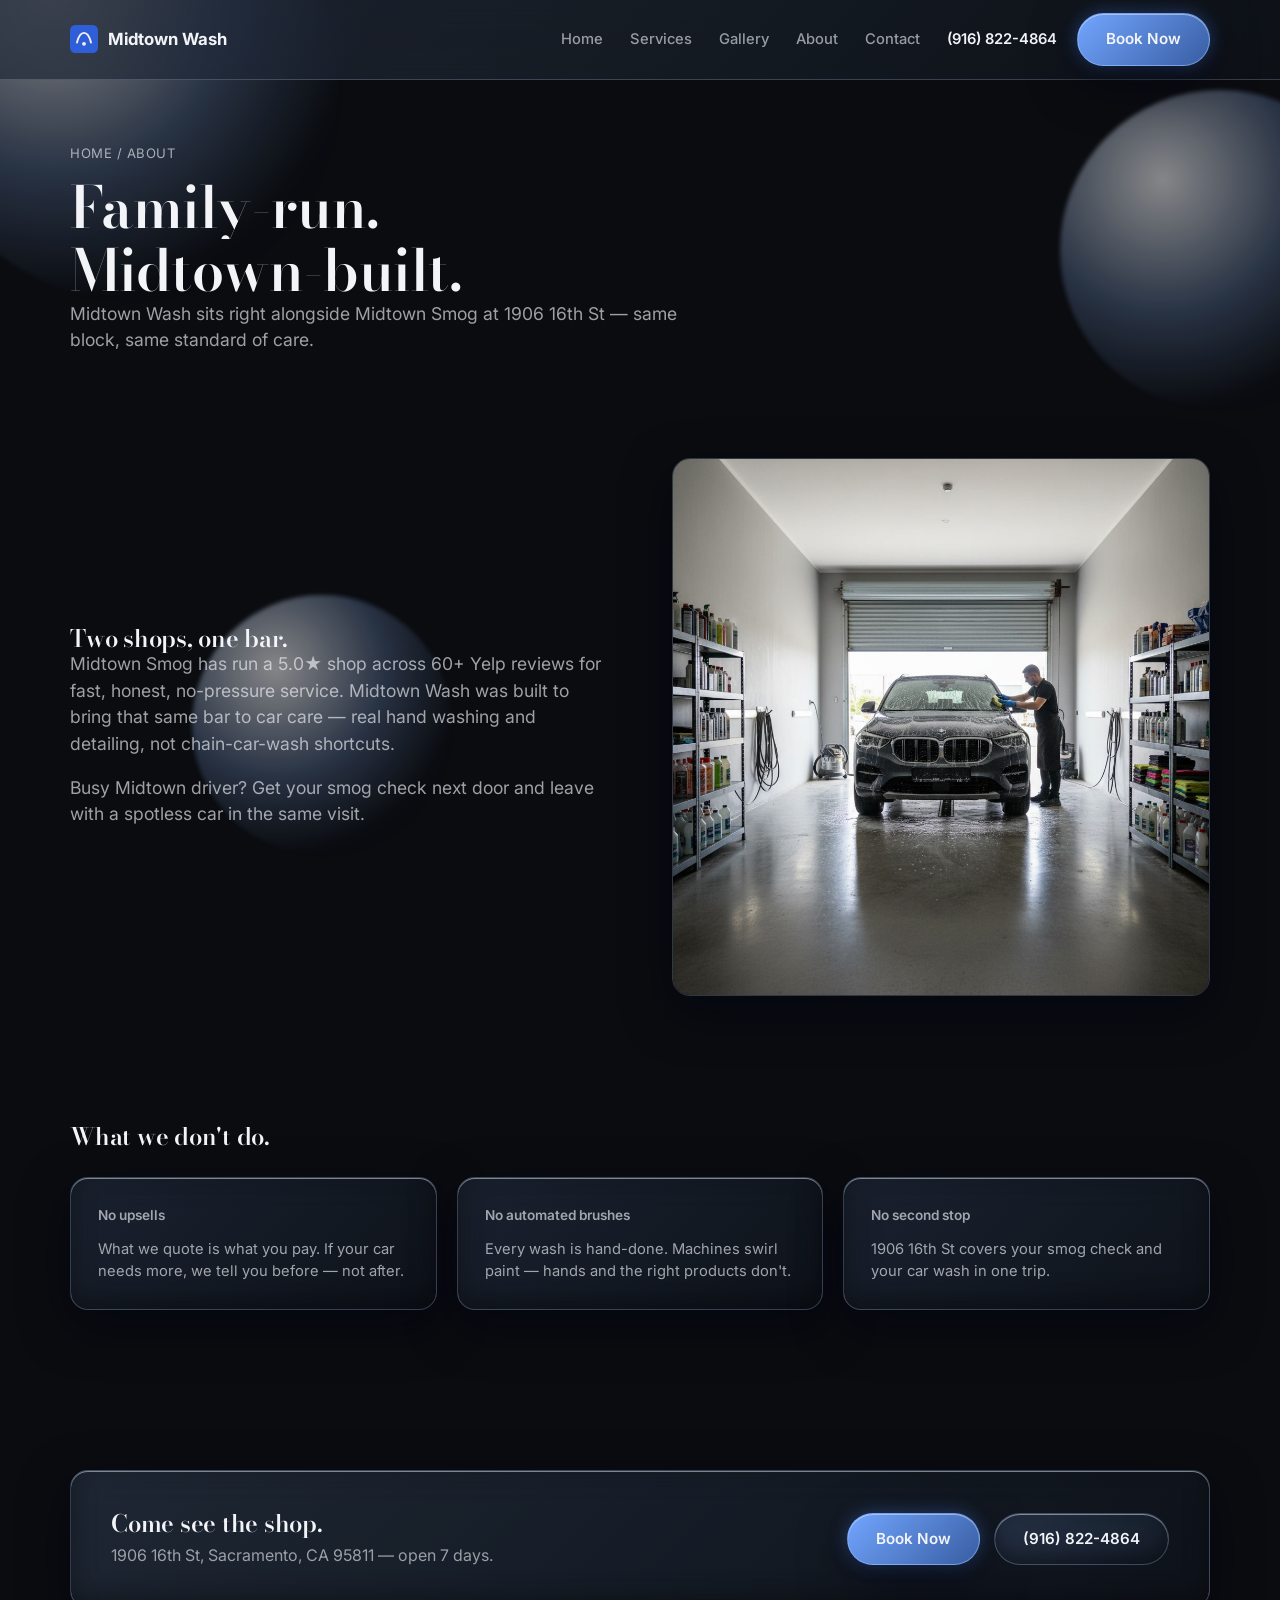
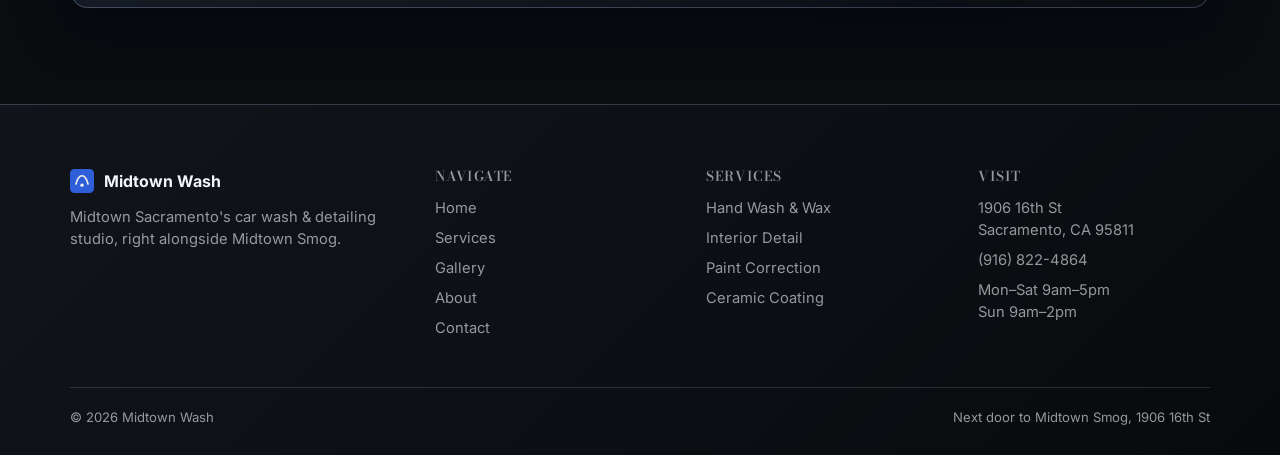
==== commit ee048fe2: "Re-skin site in Frutiger Aero / Liquid Glass style (harvested from d7f5203) - tokens.css: deep ink b" ====
--- a/about.html
+++ b/about.html
@@ -3,18 +3,25 @@
 <head>
 <meta charset="UTF-8">
 <meta name="viewport" content="width=device-width, initial-scale=1.0">
-<title>About — Midtown Auto Spa</title>
-<meta name="description" content="Midtown Auto Spa is a family-run car wash and detail studio at 1906 16th St, Sacramento, operating alongside Midtown Smog.">
+<title>About — Midtown Wash</title>
+<meta name="description" content="Midtown Wash is a family-run car wash and detail studio at 1906 16th St, Sacramento, operating alongside Midtown Smog.">
 <link rel="icon" href="data:,">
 <link rel="stylesheet" href="css/main.css">
 </head>
 <body>
 
+<div class="bokeh-field">
+  <div class="bokeh-orb orb-1"></div>
+  <div class="bokeh-orb orb-2"></div>
+  <div class="bokeh-orb orb-3"></div>
+  <div class="bokeh-orb orb-4"></div>
+</div>
+
 <header>
   <nav class="nav">
     <a href="index.html" class="brand">
-      <svg viewBox="0 0 32 32" fill="none"><path d="M9 23 L19 9 H25 L15 23 Z" fill="#2f5fd8"/></svg>
-      Midtown<span class="brand-sub">Auto Spa</span>
+      <svg viewBox="0 0 32 32" fill="none"><rect width="32" height="32" rx="6" fill="#2f5fd8"/><path d="M8 20c1.5-6 4-11 8-11s6.5 5 8 11" stroke="#f4f2ed" stroke-width="2.2" stroke-linecap="round"/><circle cx="16" cy="21.5" r="2.2" fill="#f4f2ed"/></svg>
+      Midtown Wash
     </a>
     <div class="nav-links">
       <a href="index.html">Home</a>
@@ -37,7 +44,7 @@
   <div class="container">
     <div class="breadcrumb">Home / About</div>
     <h1 data-lines>Family-run.<br>Midtown-built.</h1>
-    <p class="lede">Midtown Auto Spa sits right alongside Midtown Smog at 1906 16th St — same block, same standard of care.</p>
+    <p class="lede">Midtown Wash sits right alongside Midtown Smog at 1906 16th St — same block, same standard of care.</p>
   </div>
 </section>
 
@@ -45,10 +52,10 @@
   <div class="container split">
     <div>
       <h2>Two shops, one bar.</h2>
-      <p class="lede">Midtown Smog has run a 5.0★ shop across 60+ Yelp reviews for fast, honest, no-pressure service. Midtown Auto Spa was built to bring that same bar to car care — real hand washing and detailing, not chain-car-wash shortcuts.</p>
+      <p class="lede">Midtown Smog has run a 5.0★ shop across 60+ Yelp reviews for fast, honest, no-pressure service. Midtown Wash was built to bring that same bar to car care — real hand washing and detailing, not chain-car-wash shortcuts.</p>
       <p class="lede" style="margin-top:18px;">Busy Midtown driver? Get your smog check next door and leave with a spotless car in the same visit.</p>
     </div>
-    <img src="assets/images/garage-bay-wide.png" alt="Midtown Auto Spa garage bay">
+    <img src="assets/images/garage-bay-wide.png" alt="Midtown Wash garage bay">
   </div>
 </section>
 
@@ -92,8 +99,8 @@
     <div class="footer-grid">
       <div>
         <a href="index.html" class="footer-brand">
-          <svg viewBox="0 0 32 32" fill="none"><path d="M9 23 L19 9 H25 L15 23 Z" fill="#2f5fd8"/></svg>
-          Midtown<span class="brand-sub">Auto Spa</span>
+          <svg viewBox="0 0 32 32" fill="none"><rect width="32" height="32" rx="6" fill="#2f5fd8"/><path d="M8 20c1.5-6 4-11 8-11s6.5 5 8 11" stroke="#f4f2ed" stroke-width="2.2" stroke-linecap="round"/><circle cx="16" cy="21.5" r="2.2" fill="#f4f2ed"/></svg>
+          Midtown Wash
         </a>
         <p>Midtown Sacramento's car wash &amp; detailing studio, right alongside Midtown Smog.</p>
       </div>
@@ -126,7 +133,7 @@
       </div>
     </div>
     <div class="footer-bottom">
-      <span>© 2026 Midtown Auto Spa</span>
+      <span>© 2026 Midtown Wash</span>
       <span>Next door to Midtown Smog, 1906 16th St</span>
     </div>
   </div>
--- a/css/main.css
+++ b/css/main.css
@@ -1,7 +1,8 @@
 /* ============================================================
    MIDTOWN WASH — main.css
-   Built on tokens.css (near-black ink, warm paper, one blue accent).
-   No glass / chrome / holographic effects — flat, confident, honest.
+   "Frutiger Aero / Liquid Glass": deep ink background, blue accent,
+   frosted glass material on nav/cards/buttons, bokeh ambient orbs,
+   Bodoni Moda display type over Inter body copy.
    ============================================================ */
 
 @import url("tokens.css");
@@ -15,17 +16,85 @@
   color: var(--paper-ink);
   -webkit-font-smoothing: antialiased;
   line-height: 1.5;
+  position: relative;
 }
 img { max-width: 100%; display: block; }
 a { color: inherit; text-decoration: none; }
 ul { list-style: none; margin: 0; padding: 0; }
-h1, h2, h3, h4 { margin: 0; font-weight: 600; letter-spacing: -0.02em; line-height: 1.08; }
+h1, h2, h3, h4 { margin: 0; font-family: var(--font-display); font-weight: 600; letter-spacing: -0.01em; line-height: 1.08; }
 p { margin: 0; }
+
+::selection { background: var(--accent); color: #050608; }
+
+.text-gradient-accent {
+  background: linear-gradient(110deg, var(--accent-light) 0%, var(--accent) 45%, var(--accent-dim) 100%);
+  -webkit-background-clip: text;
+  background-clip: text;
+  color: transparent;
+}
+
+/* ---------- Ambient bokeh orbs (fixed, behind all content) ---------- */
+.bokeh-field {
+  pointer-events: none;
+  position: fixed;
+  inset: 0;
+  z-index: 0;
+  overflow: hidden;
+}
+.bokeh-orb {
+  position: absolute;
+  border-radius: 999px;
+  filter: blur(2px);
+  background: radial-gradient(
+    circle at 32% 28%,
+    rgb(255 255 255 / 0.5),
+    rgb(150 190 255 / 0.22) 42%,
+    rgb(20 30 50 / 0.02) 72%
+  );
+}
+.orb-1 { width: 420px; height: 420px; top: -120px; left: -80px; }
+.orb-2 { width: 320px; height: 320px; top: 10%; right: -100px; }
+.orb-3 { width: 260px; height: 260px; bottom: 5%; left: 15%; }
+.orb-4 { width: 360px; height: 360px; bottom: -140px; right: 10%; }
+
+/* ---------- Liquid glass material (applied to nav/cards/buttons) ---------- */
+.glass {
+  position: relative;
+  isolation: isolate;
+  background: rgb(var(--glass-tint) / 0.6);
+  border: 1px solid var(--glass-border);
+  box-shadow: var(--glass-shadow);
+}
+@supports ((backdrop-filter: blur(1px)) or (-webkit-backdrop-filter: blur(1px))) {
+  .glass {
+    background: linear-gradient(135deg, rgb(var(--glass-tint) / 0.13), rgb(var(--glass-tint) / 0.045));
+    -webkit-backdrop-filter: blur(var(--glass-blur)) saturate(var(--glass-saturate));
+    backdrop-filter: blur(var(--glass-blur)) saturate(var(--glass-saturate));
+  }
+}
+.glass::before {
+  content: "";
+  position: absolute;
+  inset: 0;
+  z-index: -1;
+  border-radius: inherit;
+  pointer-events: none;
+  background: linear-gradient(158deg, var(--glass-highlight), transparent 38%);
+  opacity: 0.5;
+}
+.glass {
+  box-shadow:
+    var(--glass-shadow),
+    inset 0 1px 0 var(--glass-highlight),
+    inset 0 -10px 24px var(--glass-inner-shadow);
+}
 
 .container {
   max-width: 1180px;
   margin: 0 auto;
   padding: 0 var(--space-3);
+  position: relative;
+  z-index: 1;
 }
 
 section { padding: var(--space-7) 0; }
@@ -50,10 +119,30 @@
   white-space: nowrap;
 }
 .btn:hover { transform: translateY(-2px); }
-.btn-signal { background: var(--accent); color: var(--bone); }
-.btn-signal:hover { background: var(--accent-dim); }
-.btn-outline { background: transparent; border-color: var(--line-light); color: var(--paper-ink); }
-.btn-outline:hover { border-color: var(--paper-ink); }
+.btn-signal {
+  position: relative;
+  isolation: isolate;
+  background: linear-gradient(135deg, rgb(var(--glass-tint) / 0.5), var(--accent-dim) 120%), var(--accent);
+  background-blend-mode: normal;
+  color: var(--bone);
+  border: 1px solid rgb(150 190 255 / 0.55);
+  box-shadow: var(--glass-shadow), inset 0 1px 0 var(--glass-highlight), 0 0 18px rgb(79 141 255 / 0.4);
+}
+.btn-signal:hover { filter: brightness(1.08); box-shadow: var(--glass-shadow), inset 0 1px 0 var(--glass-highlight), 0 0 26px rgb(79 141 255 / 0.55); }
+.btn-outline {
+  background: rgb(var(--glass-tint) / 0.6);
+  border: 1px solid var(--glass-border);
+  color: var(--paper-ink);
+  box-shadow: inset 0 1px 0 var(--glass-highlight), inset 0 -8px 18px var(--glass-inner-shadow);
+}
+@supports ((backdrop-filter: blur(1px)) or (-webkit-backdrop-filter: blur(1px))) {
+  .btn-outline {
+    background: linear-gradient(135deg, rgb(var(--glass-tint) / 0.14), rgb(var(--glass-tint) / 0.04));
+    -webkit-backdrop-filter: blur(var(--glass-blur)) saturate(var(--glass-saturate));
+    backdrop-filter: blur(var(--glass-blur)) saturate(var(--glass-saturate));
+  }
+}
+.btn-outline:hover { border-color: var(--accent-light); }
 .btn-block { width: 100%; }
 
 /* ---------- Header / Nav ---------- */
@@ -61,8 +150,14 @@
   position: sticky;
   top: 0;
   z-index: 50;
-  background: var(--ink);
-  border-bottom: 1px solid var(--line-dark);
+  background: linear-gradient(135deg, rgb(var(--glass-tint) / 0.16), rgb(var(--glass-tint) / 0.05)), rgb(5 6 8 / 0.7);
+  border-bottom: 1px solid var(--glass-border);
+}
+@supports ((backdrop-filter: blur(1px)) or (-webkit-backdrop-filter: blur(1px))) {
+  header {
+    -webkit-backdrop-filter: blur(22px) saturate(160%);
+    backdrop-filter: blur(22px) saturate(160%);
+  }
 }
 .nav {
   max-width: 1180px;
@@ -82,14 +177,6 @@
   margin-right: auto;
 }
 .brand svg { width: 28px; height: 28px; flex-shrink: 0; }
-.brand-sub {
-  color: var(--accent);
-  font-weight: 700;
-  letter-spacing: 0.08em;
-  text-transform: uppercase;
-  font-size: 0.78em;
-  margin-left: 6px;
-}
 .nav-links { display: flex; align-items: center; gap: var(--space-4); }
 .nav-links a {
   color: var(--ink-dim);
@@ -114,7 +201,7 @@
 .nav-toggle svg { width: 24px; height: 24px; }
 
 /* ---------- Hero ---------- */
-.hero { padding: var(--space-7) 0 var(--space-6); background: var(--paper); }
+.hero { padding: var(--space-7) 0 var(--space-6); background: transparent; position: relative; }
 .hero-grid { display: grid; grid-template-columns: 1.1fr 0.9fr; gap: var(--space-6); align-items: center; }
 .hero-kicker {
   display: inline-flex;
@@ -130,88 +217,31 @@
 .hero-kicker .dot { width: 7px; height: 7px; border-radius: 50%; background: var(--accent); flex-shrink: 0; }
 h1 { font-size: clamp(2.4rem, 5vw, 3.6rem); }
 .hero-actions { display: flex; gap: 14px; flex-wrap: wrap; margin-top: var(--space-4); }
-.hero-image { border-radius: var(--radius-card); overflow: hidden; border: 1px solid var(--line-light); }
-
-/* ---------- Hero: full-bleed video ---------- */
-.hero-video {
-  position: relative;
-  height: 92vh;
-  min-height: 560px;
-  max-height: 980px;
-  padding: 0;
+.hero-image {
+  border-radius: var(--radius-card);
   overflow: hidden;
-  background: #060608;
-  display: flex;
-  align-items: center;
-}
-.hero-video-bg {
-  position: absolute;
-  inset: 0;
-  width: 100%;
-  height: 100%;
-  object-fit: cover;
-  object-position: center 30%;
-}
-.hero-video-scrim {
-  position: absolute;
-  inset: 0;
-  background:
-    linear-gradient(180deg, rgba(4,4,6,0.78) 0%, rgba(4,4,6,0.32) 32%, rgba(4,4,6,0.38) 68%, rgba(4,4,6,0.92) 100%);
-}
-.hero-video-content {
-  position: relative;
-  z-index: 2;
-  display: flex;
-  flex-direction: column;
-  align-items: flex-start;
-  padding-top: var(--space-6);
-  padding-bottom: var(--space-6);
-}
-.hero-logo {
-  width: clamp(220px, 26vw, 340px);
-  height: auto;
-  margin-bottom: var(--space-4);
-  filter: drop-shadow(0 4px 24px rgba(0,0,0,0.5));
-}
-.hero-video-headline {
-  color: #fff;
-  font-size: clamp(2.6rem, 6.4vw, 5rem);
+  border: 1px solid var(--glass-border);
+  box-shadow: var(--glass-shadow);
+}
+
+/* ---------- Flex / stat band ---------- */
+.flex-band {
+  background: linear-gradient(135deg, rgb(var(--glass-tint) / 0.1), rgb(var(--glass-tint) / 0.03)), var(--ink-raised);
+  color: var(--bone);
+  padding: var(--space-6) 0;
+  text-align: center;
+  border-top: 1px solid var(--glass-border);
+  border-bottom: 1px solid var(--glass-border);
+}
+.flex-number {
+  font-family: var(--font-display);
+  font-size: clamp(3.5rem, 11vw, 7rem);
   font-weight: 700;
   letter-spacing: -0.02em;
-  line-height: 1.02;
-  text-shadow: 0 2px 28px rgba(0,0,0,0.55);
-  max-width: 14ch;
-}
-.hero-video-lede {
-  color: rgba(255,255,255,0.82);
-  margin-top: var(--space-3);
-  max-width: 50ch;
-  font-size: 1.1rem;
-}
-.btn-outline-dark { border-color: rgba(255,255,255,0.4); color: #fff; }
-.btn-outline-dark:hover { border-color: #fff; background: rgba(255,255,255,0.08); }
-
-@media (max-width: 860px) {
-  .hero-video { height: 100vh; min-height: 620px; }
-  .hero-logo { width: clamp(170px, 46vw, 240px); margin-bottom: var(--space-3); }
-  .hero-video-headline { font-size: clamp(2.1rem, 9vw, 3rem); max-width: 100%; }
-  .hero-video-lede { font-size: 1rem; max-width: 100%; }
-  .hero-actions { width: 100%; }
-  .hero-actions .btn { flex: 1 1 auto; justify-content: center; }
-}
-
-/* ---------- Flex / stat band ---------- */
-.flex-band {
-  background: var(--ink);
-  color: var(--bone);
-  padding: var(--space-6) 0;
-  text-align: center;
-}
-.flex-number {
-  font-size: clamp(3.5rem, 11vw, 7rem);
-  font-weight: 700;
-  letter-spacing: -0.03em;
-  color: var(--accent);
+  background: linear-gradient(110deg, var(--accent-light) 0%, var(--accent) 45%, var(--accent-dim) 100%);
+  -webkit-background-clip: text;
+  background-clip: text;
+  color: transparent;
   line-height: 1;
 }
 .flex-label { margin-top: var(--space-2); color: var(--ink-dim); font-size: 1rem; }
@@ -231,11 +261,33 @@
   gap: var(--space-3);
 }
 .service-card {
-  background: var(--paper-dim);
-  border: 1px solid var(--line-light);
+  position: relative;
+  isolation: isolate;
+  background: rgb(var(--glass-tint) / 0.6);
+  border: 1px solid var(--glass-border);
   border-radius: var(--radius-card);
   padding: var(--space-4);
-}
+  box-shadow: var(--glass-shadow), inset 0 1px 0 var(--glass-highlight), inset 0 -10px 24px var(--glass-inner-shadow);
+  transition: transform 0.25s ease, box-shadow 0.25s ease;
+}
+@supports ((backdrop-filter: blur(1px)) or (-webkit-backdrop-filter: blur(1px))) {
+  .service-card {
+    background: linear-gradient(135deg, rgb(var(--glass-tint) / 0.12), rgb(var(--glass-tint) / 0.04));
+    -webkit-backdrop-filter: blur(var(--glass-blur)) saturate(var(--glass-saturate));
+    backdrop-filter: blur(var(--glass-blur)) saturate(var(--glass-saturate));
+  }
+}
+.service-card::before {
+  content: "";
+  position: absolute;
+  inset: 0;
+  z-index: -1;
+  border-radius: inherit;
+  pointer-events: none;
+  background: linear-gradient(158deg, var(--glass-highlight), transparent 38%);
+  opacity: 0.45;
+}
+.service-card:hover { transform: translateY(-4px); }
 .service-num {
   display: block;
   font-size: 0.78rem;
@@ -261,7 +313,7 @@
   gap: var(--space-6);
   align-items: center;
 }
-.split img { border-radius: var(--radius-card); border: 1px solid var(--line-light); }
+.split img { border-radius: var(--radius-card); border: 1px solid var(--glass-border); box-shadow: var(--glass-shadow); }
 .fact-list { margin-top: var(--space-4); }
 .fact-list dt { font-weight: 600; margin-top: var(--space-3); }
 .fact-list dt:first-child { margin-top: 0; }
@@ -270,10 +322,21 @@
 /* ---------- Quotes ---------- */
 .quote-row { display: grid; grid-template-columns: 1fr 1fr; gap: var(--space-4); margin-top: var(--space-5); }
 .quote-card {
-  background: var(--paper-dim);
+  position: relative;
+  isolation: isolate;
+  background: rgb(var(--glass-tint) / 0.6);
+  border: 1px solid var(--glass-border);
   border-radius: var(--radius-card);
   padding: var(--space-4);
   border-left: 3px solid var(--accent);
+  box-shadow: var(--glass-shadow), inset 0 1px 0 var(--glass-highlight), inset 0 -10px 24px var(--glass-inner-shadow);
+}
+@supports ((backdrop-filter: blur(1px)) or (-webkit-backdrop-filter: blur(1px))) {
+  .quote-card {
+    background: linear-gradient(135deg, rgb(var(--glass-tint) / 0.12), rgb(var(--glass-tint) / 0.04));
+    -webkit-backdrop-filter: blur(var(--glass-blur)) saturate(var(--glass-saturate));
+    backdrop-filter: blur(var(--glass-blur)) saturate(var(--glass-saturate));
+  }
 }
 .quote-card p { font-size: 1.02rem; }
 .quote-meta { margin-top: var(--space-3); display: flex; gap: 10px; font-size: 0.85rem; color: var(--paper-ink-dim); }
@@ -281,8 +344,11 @@
 
 /* ---------- CTA band ---------- */
 .cta-band {
-  background: var(--ink);
-  color: var(--bone);
+  position: relative;
+  isolation: isolate;
+  background: rgb(var(--glass-tint) / 0.6);
+  color: var(--bone);
+  border: 1px solid var(--glass-border);
   border-radius: var(--radius-card);
   padding: var(--space-5) var(--space-5);
   display: flex;
@@ -290,14 +356,27 @@
   align-items: center;
   gap: var(--space-4);
   flex-wrap: wrap;
+  box-shadow: var(--glass-shadow), inset 0 1px 0 var(--glass-highlight), inset 0 -10px 24px var(--glass-inner-shadow);
+}
+@supports ((backdrop-filter: blur(1px)) or (-webkit-backdrop-filter: blur(1px))) {
+  .cta-band {
+    background: linear-gradient(135deg, rgb(var(--glass-tint) / 0.16), rgb(var(--glass-tint) / 0.05)), rgb(5 6 8 / 0.5);
+    -webkit-backdrop-filter: blur(var(--glass-blur)) saturate(var(--glass-saturate));
+    backdrop-filter: blur(var(--glass-blur)) saturate(var(--glass-saturate));
+  }
 }
 .cta-band h2 { color: var(--bone); }
 .cta-band p { color: var(--ink-dim); margin-top: 6px; }
-.cta-band .btn-outline { border-color: var(--line-dark); color: var(--bone); }
-.cta-band .btn-outline:hover { border-color: var(--bone); }
+.cta-band .btn-outline { border-color: var(--glass-border); color: var(--bone); }
+.cta-band .btn-outline:hover { border-color: var(--accent-light); }
 
 /* ---------- Footer ---------- */
-footer { background: var(--ink); color: var(--bone); padding: var(--space-6) 0 var(--space-4); }
+footer {
+  background: linear-gradient(135deg, rgb(var(--glass-tint) / 0.08), rgb(var(--glass-tint) / 0.02)), var(--ink);
+  color: var(--bone);
+  padding: var(--space-6) 0 var(--space-4);
+  border-top: 1px solid var(--glass-border);
+}
 .footer-grid {
   display: grid;
   grid-template-columns: 1.4fr 1fr 1fr 1fr;
@@ -330,15 +409,30 @@
 /* ---------- Bento pricing grid (services page) ---------- */
 .bento { display: grid; grid-template-columns: repeat(6, 1fr); gap: var(--space-3); margin-top: var(--space-4); }
 .bento-cell {
-  background: var(--paper-dim);
-  border: 1px solid var(--line-light);
+  position: relative;
+  isolation: isolate;
+  background: rgb(var(--glass-tint) / 0.6);
+  border: 1px solid var(--glass-border);
   border-radius: var(--radius-card);
   padding: var(--space-4);
-}
-.bento-cell.highlight { background: var(--ink); color: var(--bone); border-color: var(--ink); }
-.bento-cell.highlight .bento-label { color: var(--ink-dim); }
+  box-shadow: var(--glass-shadow), inset 0 1px 0 var(--glass-highlight), inset 0 -10px 24px var(--glass-inner-shadow);
+}
+@supports ((backdrop-filter: blur(1px)) or (-webkit-backdrop-filter: blur(1px))) {
+  .bento-cell {
+    background: linear-gradient(135deg, rgb(var(--glass-tint) / 0.12), rgb(var(--glass-tint) / 0.04));
+    -webkit-backdrop-filter: blur(var(--glass-blur)) saturate(var(--glass-saturate));
+    backdrop-filter: blur(var(--glass-blur)) saturate(var(--glass-saturate));
+  }
+}
+.bento-cell.highlight {
+  background: linear-gradient(135deg, rgb(var(--glass-tint) / 0.5), var(--accent-dim) 130%), var(--accent);
+  color: var(--bone);
+  border-color: rgb(150 190 255 / 0.55);
+  box-shadow: var(--glass-shadow), inset 0 1px 0 var(--glass-highlight), 0 0 24px rgb(79 141 255 / 0.35);
+}
+.bento-cell.highlight .bento-label { color: rgba(242,244,248,0.8); }
 .bento-cell.highlight .bento-value { color: var(--bone); }
-.bento-cell.highlight ul li { color: var(--ink-dim); }
+.bento-cell.highlight ul li { color: rgba(242,244,248,0.85); }
 .span-2 { grid-column: span 2; }
 .span-3 { grid-column: span 3; }
 .bento-label { font-size: 0.85rem; font-weight: 600; color: var(--paper-ink-dim); margin-bottom: var(--space-2); }
@@ -349,16 +443,46 @@
 .bento-cell ul { margin-top: var(--space-3); display: flex; flex-direction: column; gap: 8px; }
 .bento-cell ul li { font-size: 0.9rem; padding-left: 16px; position: relative; }
 .bento-cell ul li::before { content: "—"; position: absolute; left: 0; color: var(--accent); }
-.divider { height: 1px; background: var(--line-light); margin: var(--space-5) 0; }
+.divider { height: 1px; background: var(--glass-border); margin: var(--space-5) 0; }
 
 /* ---------- Gallery ---------- */
 .gallery-grid { display: grid; grid-template-columns: repeat(3, 1fr); gap: var(--space-3); }
-.g-item { border-radius: var(--radius-card); overflow: hidden; border: 1px solid var(--line-light); background: var(--paper-dim); }
+.g-item {
+  position: relative;
+  isolation: isolate;
+  border-radius: var(--radius-card);
+  overflow: hidden;
+  border: 1px solid var(--glass-border);
+  background: rgb(var(--glass-tint) / 0.6);
+  box-shadow: var(--glass-shadow);
+}
+@supports ((backdrop-filter: blur(1px)) or (-webkit-backdrop-filter: blur(1px))) {
+  .g-item {
+    background: linear-gradient(135deg, rgb(var(--glass-tint) / 0.12), rgb(var(--glass-tint) / 0.04));
+    -webkit-backdrop-filter: blur(var(--glass-blur)) saturate(var(--glass-saturate));
+    backdrop-filter: blur(var(--glass-blur)) saturate(var(--glass-saturate));
+  }
+}
 .g-item img { width: 100%; height: 260px; object-fit: cover; }
 .g-item .cap { padding: var(--space-2) var(--space-3); font-size: 0.9rem; font-weight: 600; }
 
 /* ---------- Form ---------- */
-.form-card { background: var(--paper-dim); border: 1px solid var(--line-light); border-radius: var(--radius-card); padding: var(--space-5); }
+.form-card {
+  position: relative;
+  isolation: isolate;
+  background: rgb(var(--glass-tint) / 0.6);
+  border: 1px solid var(--glass-border);
+  border-radius: var(--radius-card);
+  padding: var(--space-5);
+  box-shadow: var(--glass-shadow), inset 0 1px 0 var(--glass-highlight), inset 0 -10px 24px var(--glass-inner-shadow);
+}
+@supports ((backdrop-filter: blur(1px)) or (-webkit-backdrop-filter: blur(1px))) {
+  .form-card {
+    background: linear-gradient(135deg, rgb(var(--glass-tint) / 0.12), rgb(var(--glass-tint) / 0.04));
+    -webkit-backdrop-filter: blur(var(--glass-blur)) saturate(var(--glass-saturate));
+    backdrop-filter: blur(var(--glass-blur)) saturate(var(--glass-saturate));
+  }
+}
 .form-row { display: grid; grid-template-columns: 1fr 1fr; gap: var(--space-3); margin-bottom: var(--space-3); }
 .form-row .full { grid-column: span 2; }
 label { display: block; font-size: 0.85rem; font-weight: 600; margin-bottom: 6px; }
@@ -366,16 +490,16 @@
   width: 100%;
   padding: 12px 14px;
   border-radius: var(--radius-tag);
-  border: 1px solid var(--line-light);
-  background: var(--paper);
+  border: 1px solid var(--glass-border);
+  background: rgb(5 6 8 / 0.5);
   font-family: inherit;
   font-size: 16px;
   color: var(--paper-ink);
 }
 input:focus, select:focus, textarea:focus { outline: 2px solid var(--accent); outline-offset: 1px; }
 textarea { min-height: 100px; resize: vertical; }
-.map-wrap { border-radius: var(--radius-card); overflow: hidden; border: 1px solid var(--line-light); }
-.map-wrap iframe { width: 100%; height: 280px; border: 0; display: block; }
+.map-wrap { border-radius: var(--radius-card); overflow: hidden; border: 1px solid var(--glass-border); box-shadow: var(--glass-shadow); }
+.map-wrap iframe { width: 100%; height: 280px; border: 0; display: block; filter: grayscale(0.3) invert(0.92) contrast(0.9) brightness(1); }
 
 /* ============================================================
    Motion primitives (works with js/motion.js)
@@ -425,10 +549,10 @@
     top: 100%;
     left: 0;
     right: 0;
-    background: var(--ink);
+    background: linear-gradient(135deg, rgb(var(--glass-tint) / 0.16), rgb(var(--glass-tint) / 0.05)), rgb(5 6 8 / 0.92);
     padding: var(--space-3);
     gap: var(--space-3);
-    border-bottom: 1px solid var(--line-dark);
+    border-bottom: 1px solid var(--glass-border);
   }
   .nav-cta .nav-phone { display: none; }
   .hero-grid { grid-template-columns: 1fr; }
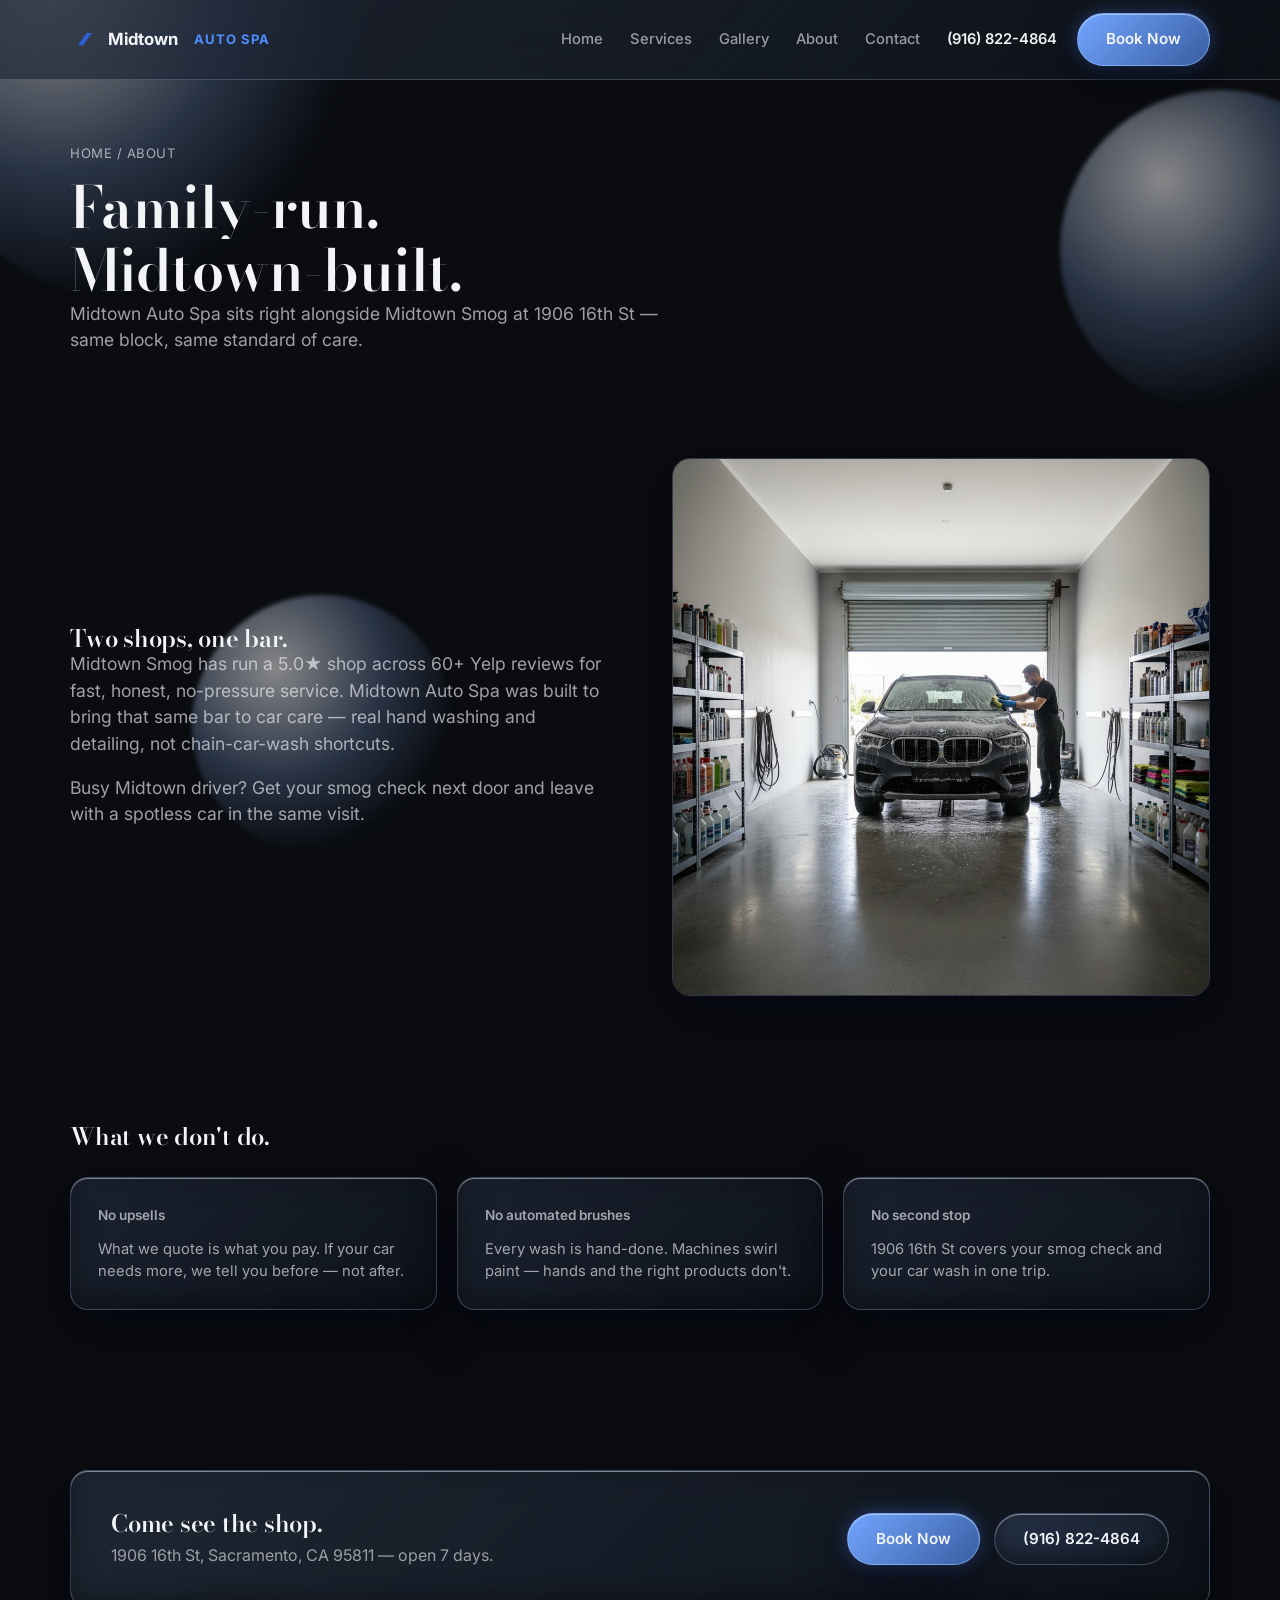
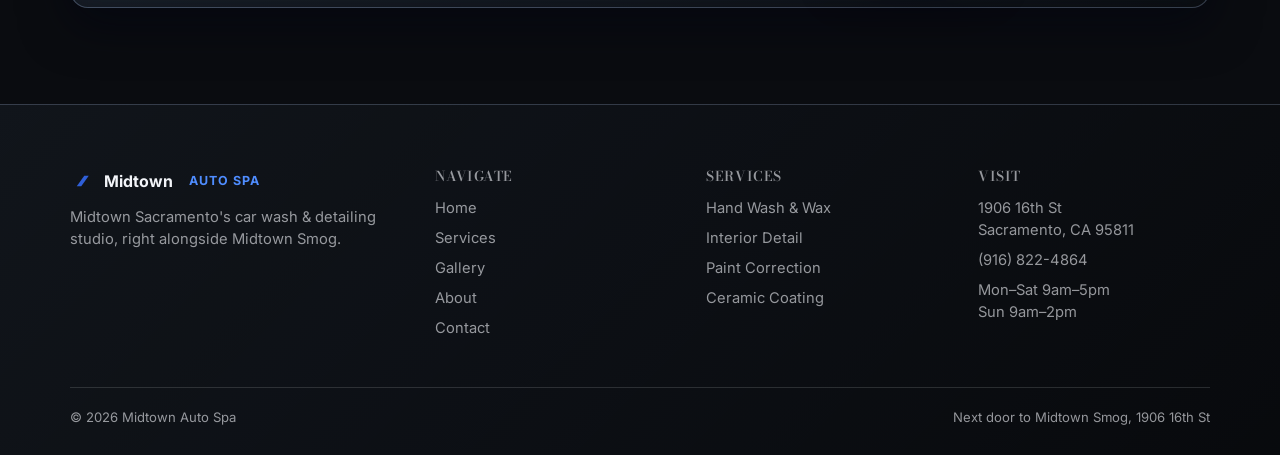
==== commit 7c5a391f: "Merge video hero branch into Frutiger Aero main" ====
--- a/about.html
+++ b/about.html
@@ -3,8 +3,8 @@
 <head>
 <meta charset="UTF-8">
 <meta name="viewport" content="width=device-width, initial-scale=1.0">
-<title>About — Midtown Wash</title>
-<meta name="description" content="Midtown Wash is a family-run car wash and detail studio at 1906 16th St, Sacramento, operating alongside Midtown Smog.">
+<title>About — Midtown Auto Spa</title>
+<meta name="description" content="Midtown Auto Spa is a family-run car wash and detail studio at 1906 16th St, Sacramento, operating alongside Midtown Smog.">
 <link rel="icon" href="data:,">
 <link rel="stylesheet" href="css/main.css">
 </head>
@@ -20,8 +20,8 @@
 <header>
   <nav class="nav">
     <a href="index.html" class="brand">
-      <svg viewBox="0 0 32 32" fill="none"><rect width="32" height="32" rx="6" fill="#2f5fd8"/><path d="M8 20c1.5-6 4-11 8-11s6.5 5 8 11" stroke="#f4f2ed" stroke-width="2.2" stroke-linecap="round"/><circle cx="16" cy="21.5" r="2.2" fill="#f4f2ed"/></svg>
-      Midtown Wash
+      <svg viewBox="0 0 32 32" fill="none"><path d="M9 23 L19 9 H25 L15 23 Z" fill="#2f5fd8"/></svg>
+      Midtown<span class="brand-sub">Auto Spa</span>
     </a>
     <div class="nav-links">
       <a href="index.html">Home</a>
@@ -44,7 +44,7 @@
   <div class="container">
     <div class="breadcrumb">Home / About</div>
     <h1 data-lines>Family-run.<br>Midtown-built.</h1>
-    <p class="lede">Midtown Wash sits right alongside Midtown Smog at 1906 16th St — same block, same standard of care.</p>
+    <p class="lede">Midtown Auto Spa sits right alongside Midtown Smog at 1906 16th St — same block, same standard of care.</p>
   </div>
 </section>
 
@@ -52,10 +52,10 @@
   <div class="container split">
     <div>
       <h2>Two shops, one bar.</h2>
-      <p class="lede">Midtown Smog has run a 5.0★ shop across 60+ Yelp reviews for fast, honest, no-pressure service. Midtown Wash was built to bring that same bar to car care — real hand washing and detailing, not chain-car-wash shortcuts.</p>
+      <p class="lede">Midtown Smog has run a 5.0★ shop across 60+ Yelp reviews for fast, honest, no-pressure service. Midtown Auto Spa was built to bring that same bar to car care — real hand washing and detailing, not chain-car-wash shortcuts.</p>
       <p class="lede" style="margin-top:18px;">Busy Midtown driver? Get your smog check next door and leave with a spotless car in the same visit.</p>
     </div>
-    <img src="assets/images/garage-bay-wide.png" alt="Midtown Wash garage bay">
+    <img src="assets/images/garage-bay-wide.png" alt="Midtown Auto Spa garage bay">
   </div>
 </section>
 
@@ -99,8 +99,8 @@
     <div class="footer-grid">
       <div>
         <a href="index.html" class="footer-brand">
-          <svg viewBox="0 0 32 32" fill="none"><rect width="32" height="32" rx="6" fill="#2f5fd8"/><path d="M8 20c1.5-6 4-11 8-11s6.5 5 8 11" stroke="#f4f2ed" stroke-width="2.2" stroke-linecap="round"/><circle cx="16" cy="21.5" r="2.2" fill="#f4f2ed"/></svg>
-          Midtown Wash
+          <svg viewBox="0 0 32 32" fill="none"><path d="M9 23 L19 9 H25 L15 23 Z" fill="#2f5fd8"/></svg>
+          Midtown<span class="brand-sub">Auto Spa</span>
         </a>
         <p>Midtown Sacramento's car wash &amp; detailing studio, right alongside Midtown Smog.</p>
       </div>
@@ -133,7 +133,7 @@
       </div>
     </div>
     <div class="footer-bottom">
-      <span>© 2026 Midtown Wash</span>
+      <span>© 2026 Midtown Auto Spa</span>
       <span>Next door to Midtown Smog, 1906 16th St</span>
     </div>
   </div>
--- a/css/main.css
+++ b/css/main.css
@@ -177,6 +177,14 @@
   margin-right: auto;
 }
 .brand svg { width: 28px; height: 28px; flex-shrink: 0; }
+.brand-sub {
+  color: var(--accent);
+  font-weight: 700;
+  letter-spacing: 0.08em;
+  text-transform: uppercase;
+  font-size: 0.78em;
+  margin-left: 6px;
+}
 .nav-links { display: flex; align-items: center; gap: var(--space-4); }
 .nav-links a {
   color: var(--ink-dim);
@@ -222,6 +230,73 @@
   overflow: hidden;
   border: 1px solid var(--glass-border);
   box-shadow: var(--glass-shadow);
+}
+
+/* ---------- Hero: full-bleed video ---------- */
+.hero-video {
+  position: relative;
+  height: clamp(560px, max(92vh, 56vw), 980px);
+  padding: 0;
+  overflow: hidden;
+  background: #060608;
+  display: flex;
+  align-items: center;
+}
+.hero-video-bg {
+  position: absolute;
+  inset: 0;
+  width: 100%;
+  height: 100%;
+  object-fit: contain;
+  object-position: center 35%;
+  background: #060608;
+}
+.hero-video-scrim {
+  position: absolute;
+  inset: 0;
+  background:
+    linear-gradient(180deg, rgba(4,4,6,0.78) 0%, rgba(4,4,6,0.32) 32%, rgba(4,4,6,0.38) 68%, rgba(4,4,6,0.92) 100%);
+}
+.hero-video-content {
+  position: relative;
+  z-index: 2;
+  display: flex;
+  flex-direction: column;
+  align-items: flex-start;
+  padding-top: var(--space-6);
+  padding-bottom: var(--space-6);
+}
+.hero-logo {
+  width: clamp(220px, 26vw, 340px);
+  height: auto;
+  margin-bottom: var(--space-4);
+  filter: drop-shadow(0 4px 24px rgba(0,0,0,0.5));
+}
+.hero-video-headline {
+  color: #fff;
+  font-size: clamp(2.6rem, 6.4vw, 5rem);
+  font-weight: 700;
+  letter-spacing: -0.02em;
+  line-height: 1.02;
+  text-shadow: 0 2px 28px rgba(0,0,0,0.55);
+  max-width: 14ch;
+}
+.hero-video-lede {
+  color: rgba(255,255,255,0.82);
+  margin-top: var(--space-3);
+  max-width: 50ch;
+  font-size: 1.1rem;
+}
+.btn-outline-dark { border-color: rgba(255,255,255,0.4); color: #fff; }
+.btn-outline-dark:hover { border-color: #fff; background: rgba(255,255,255,0.08); }
+
+@media (max-width: 860px) {
+  .hero-video { height: clamp(520px, 86vh, 700px); }
+  .hero-logo { width: clamp(170px, 46vw, 240px); margin-bottom: var(--space-3); }
+  .hero-video-headline { font-size: clamp(2.1rem, 9vw, 3rem); max-width: 100%; }
+  .hero-video-lede { font-size: 1rem; max-width: 100%; }
+  .hero-actions { width: 100%; }
+  .hero-actions .btn { flex: 1 1 auto; justify-content: center; }
 }
 
 /* ---------- Flex / stat band ---------- */
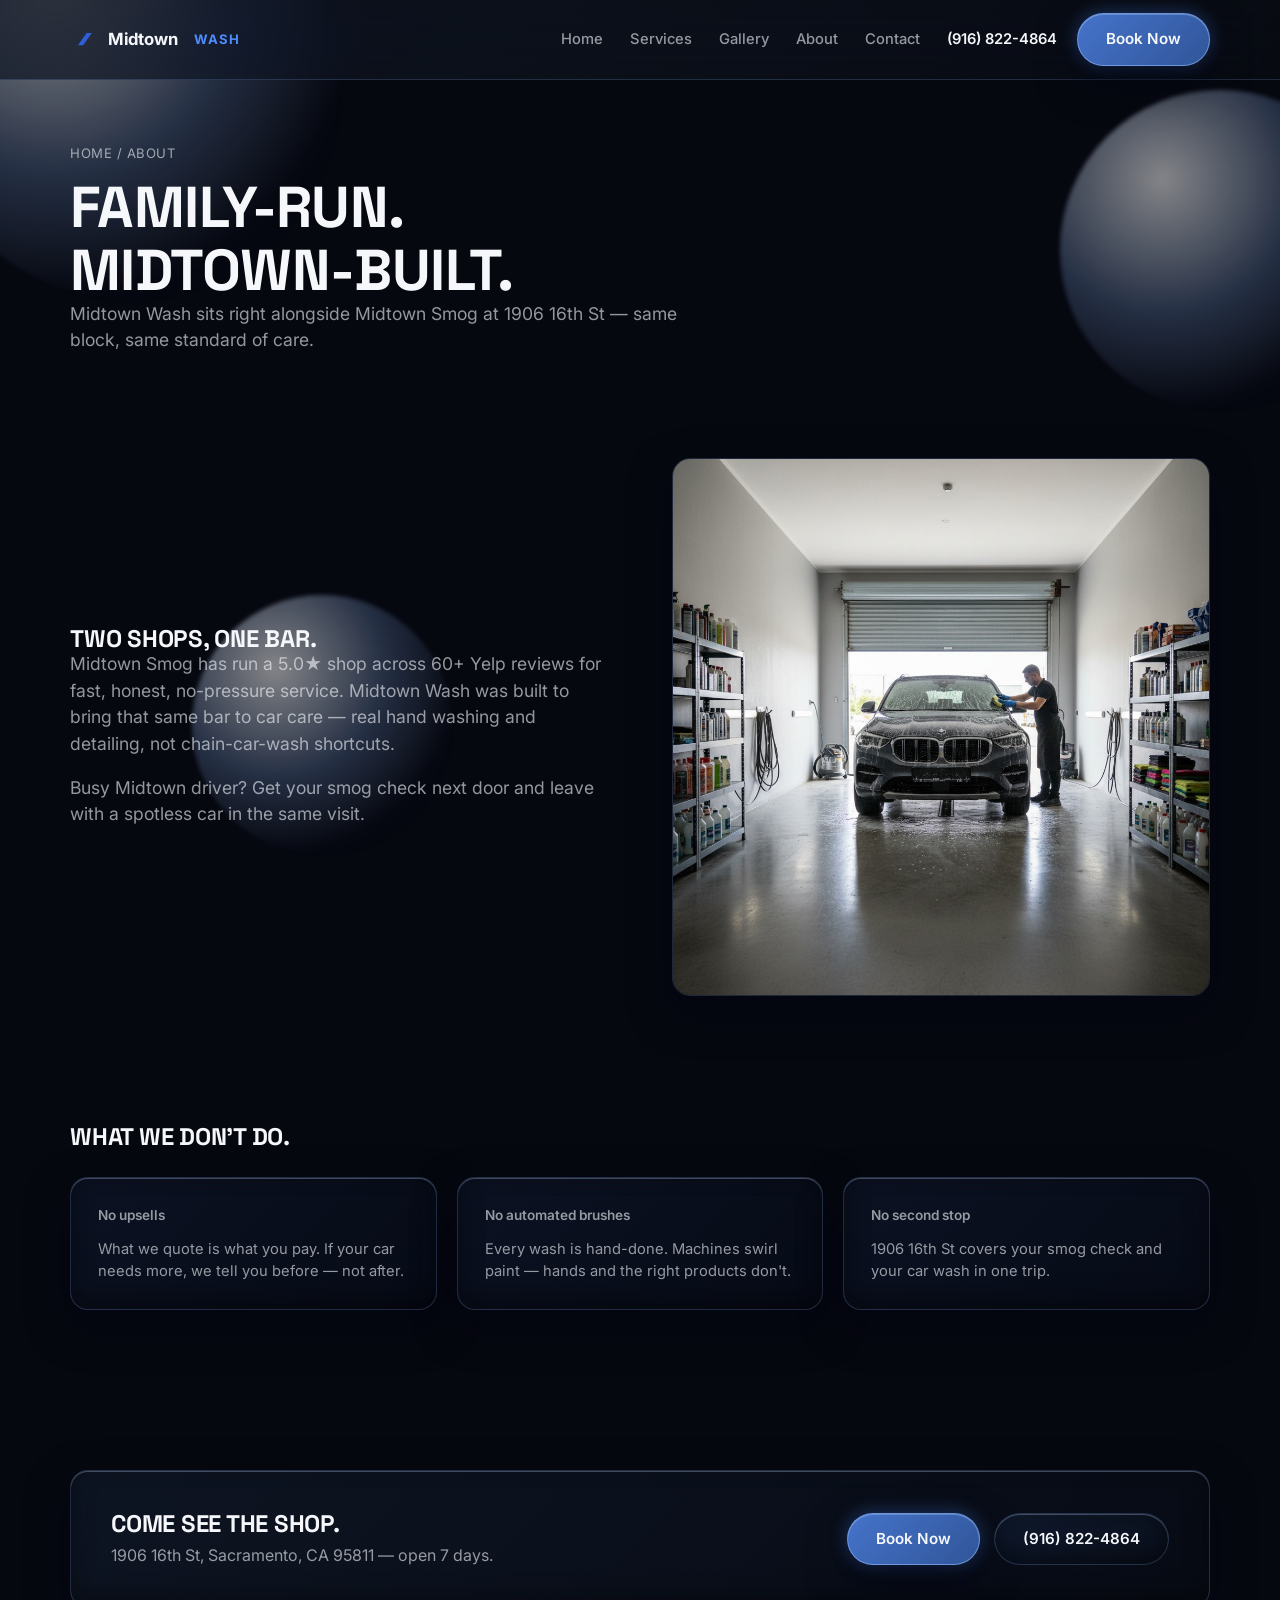
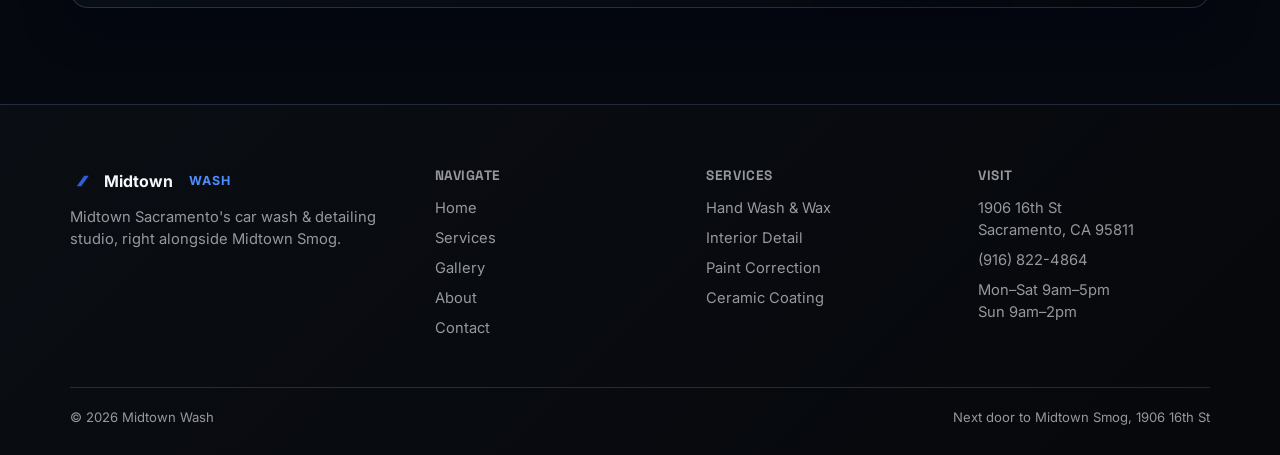
==== commit 14b751af: "Fix font/color theme drift: revert to Space Grotesk display + navy/blue glass theme matching origina" ====
--- a/about.html
+++ b/about.html
@@ -3,8 +3,8 @@
 <head>
 <meta charset="UTF-8">
 <meta name="viewport" content="width=device-width, initial-scale=1.0">
-<title>About — Midtown Auto Spa</title>
-<meta name="description" content="Midtown Auto Spa is a family-run car wash and detail studio at 1906 16th St, Sacramento, operating alongside Midtown Smog.">
+<title>About — Midtown Wash</title>
+<meta name="description" content="Midtown Wash is a family-run car wash and detail studio at 1906 16th St, Sacramento, operating alongside Midtown Smog.">
 <link rel="icon" href="data:,">
 <link rel="stylesheet" href="css/main.css">
 </head>
@@ -21,7 +21,7 @@
   <nav class="nav">
     <a href="index.html" class="brand">
       <svg viewBox="0 0 32 32" fill="none"><path d="M9 23 L19 9 H25 L15 23 Z" fill="#2f5fd8"/></svg>
-      Midtown<span class="brand-sub">Auto Spa</span>
+      Midtown<span class="brand-sub">Wash</span>
     </a>
     <div class="nav-links">
       <a href="index.html">Home</a>
@@ -44,7 +44,7 @@
   <div class="container">
     <div class="breadcrumb">Home / About</div>
     <h1 data-lines>Family-run.<br>Midtown-built.</h1>
-    <p class="lede">Midtown Auto Spa sits right alongside Midtown Smog at 1906 16th St — same block, same standard of care.</p>
+    <p class="lede">Midtown Wash sits right alongside Midtown Smog at 1906 16th St — same block, same standard of care.</p>
   </div>
 </section>
 
@@ -52,10 +52,10 @@
   <div class="container split">
     <div>
       <h2>Two shops, one bar.</h2>
-      <p class="lede">Midtown Smog has run a 5.0★ shop across 60+ Yelp reviews for fast, honest, no-pressure service. Midtown Auto Spa was built to bring that same bar to car care — real hand washing and detailing, not chain-car-wash shortcuts.</p>
+      <p class="lede">Midtown Smog has run a 5.0★ shop across 60+ Yelp reviews for fast, honest, no-pressure service. Midtown Wash was built to bring that same bar to car care — real hand washing and detailing, not chain-car-wash shortcuts.</p>
       <p class="lede" style="margin-top:18px;">Busy Midtown driver? Get your smog check next door and leave with a spotless car in the same visit.</p>
     </div>
-    <img src="assets/images/garage-bay-wide.png" alt="Midtown Auto Spa garage bay">
+    <img src="assets/images/garage-bay-wide.png" alt="Midtown Wash garage bay">
   </div>
 </section>
 
@@ -100,7 +100,7 @@
       <div>
         <a href="index.html" class="footer-brand">
           <svg viewBox="0 0 32 32" fill="none"><path d="M9 23 L19 9 H25 L15 23 Z" fill="#2f5fd8"/></svg>
-          Midtown<span class="brand-sub">Auto Spa</span>
+          Midtown<span class="brand-sub">Wash</span>
         </a>
         <p>Midtown Sacramento's car wash &amp; detailing studio, right alongside Midtown Smog.</p>
       </div>
@@ -133,7 +133,7 @@
       </div>
     </div>
     <div class="footer-bottom">
-      <span>© 2026 Midtown Auto Spa</span>
+      <span>© 2026 Midtown Wash</span>
       <span>Next door to Midtown Smog, 1906 16th St</span>
     </div>
   </div>
--- a/css/main.css
+++ b/css/main.css
@@ -21,16 +21,17 @@
 img { max-width: 100%; display: block; }
 a { color: inherit; text-decoration: none; }
 ul { list-style: none; margin: 0; padding: 0; }
-h1, h2, h3, h4 { margin: 0; font-family: var(--font-display); font-weight: 600; letter-spacing: -0.01em; line-height: 1.08; }
+h1, h2, h3, h4 { margin: 0; font-family: var(--font-display); font-weight: 700; letter-spacing: -0.01em; line-height: 1.08; text-transform: uppercase; }
 p { margin: 0; }
 
 ::selection { background: var(--accent); color: #050608; }
 
 .text-gradient-accent {
-  background: linear-gradient(110deg, var(--accent-light) 0%, var(--accent) 45%, var(--accent-dim) 100%);
+  background: linear-gradient(110deg, #d6e6ff 0%, var(--accent-light) 45%, var(--accent) 100%);
   -webkit-background-clip: text;
   background-clip: text;
   color: transparent;
+  filter: drop-shadow(0 2px 10px rgba(0,0,0,0.6));
 }
 
 /* ---------- Ambient bokeh orbs (fixed, behind all content) ---------- */
@@ -255,7 +256,7 @@
   position: absolute;
   inset: 0;
   background:
-    linear-gradient(180deg, rgba(4,4,6,0.78) 0%, rgba(4,4,6,0.32) 32%, rgba(4,4,6,0.38) 68%, rgba(4,4,6,0.92) 100%);
+    linear-gradient(180deg, rgba(4,4,6,0.82) 0%, rgba(4,4,6,0.45) 30%, rgba(4,4,6,0.55) 65%, rgba(4,4,6,0.95) 100%);
 }
 .hero-video-content {
   position: relative;
@@ -278,7 +279,12 @@
   font-weight: 700;
   letter-spacing: -0.02em;
   line-height: 1.02;
-  text-shadow: 0 2px 28px rgba(0,0,0,0.55);
+  text-shadow:
+    0 1px 0 rgba(0,0,0,0.95),
+    0 2px 6px rgba(0,0,0,0.95),
+    0 6px 24px rgba(0,0,0,0.85),
+    0 0 40px rgba(0,0,0,0.6);
+  -webkit-text-stroke: 1px rgba(0,0,0,0.35);
   max-width: 14ch;
 }
 .hero-video-lede {
@@ -519,6 +525,53 @@
 .bento-cell ul li { font-size: 0.9rem; padding-left: 16px; position: relative; }
 .bento-cell ul li::before { content: "—"; position: absolute; left: 0; color: var(--accent); }
 .divider { height: 1px; background: var(--glass-border); margin: var(--space-5) 0; }
+
+/* ---------- Pricing cards (services page, matches original reference) ---------- */
+.pricing-grid { display: grid; grid-template-columns: repeat(3, 1fr); gap: var(--space-3); margin-top: var(--space-4); }
+.pricing-card {
+  position: relative;
+  isolation: isolate;
+  background: rgb(var(--glass-tint) / 0.6);
+  border: 1px solid var(--glass-border);
+  border-radius: var(--radius-card);
+  padding: var(--space-4);
+  display: flex;
+  flex-direction: column;
+  box-shadow: var(--glass-shadow), inset 0 1px 0 var(--glass-highlight), inset 0 -10px 24px var(--glass-inner-shadow);
+  transition: transform 0.25s ease, box-shadow 0.25s ease;
+}
+@supports ((backdrop-filter: blur(1px)) or (-webkit-backdrop-filter: blur(1px))) {
+  .pricing-card {
+    background: linear-gradient(135deg, rgb(var(--glass-tint) / 0.22), rgb(var(--glass-tint) / 0.08));
+    -webkit-backdrop-filter: blur(var(--glass-blur)) saturate(var(--glass-saturate));
+    backdrop-filter: blur(var(--glass-blur)) saturate(var(--glass-saturate));
+  }
+}
+.pricing-card:hover { transform: translateY(-4px); }
+.pricing-card.featured { border-color: rgb(150 190 255 / 0.5); }
+.pricing-badge {
+  position: absolute;
+  top: -13px;
+  left: var(--space-4);
+  background: var(--accent);
+  color: var(--ink);
+  font-size: 0.7rem;
+  font-weight: 700;
+  letter-spacing: 0.08em;
+  text-transform: uppercase;
+  padding: 5px 14px;
+  border-radius: var(--radius-pill);
+  box-shadow: 0 4px 14px rgb(79 141 255 / 0.5);
+}
+.pricing-card h3 { font-size: 1.3rem; margin-bottom: 10px; }
+.pricing-price { display: flex; align-items: baseline; gap: 8px; margin-bottom: var(--space-3); }
+.pricing-price .amount { font-family: var(--font-display); font-size: 2.1rem; font-weight: 700; color: var(--accent-light); }
+.pricing-price .duration { font-size: 0.85rem; color: var(--paper-ink-dim); text-transform: uppercase; letter-spacing: 0.03em; }
+.pricing-card p.pricing-desc { color: var(--paper-ink-dim); font-size: 0.92rem; margin-bottom: var(--space-3); line-height: 1.55; }
+.pricing-card ul { display: flex; flex-direction: column; gap: 8px; margin-bottom: var(--space-4); }
+.pricing-card ul li { font-size: 0.9rem; padding-left: 20px; position: relative; font-weight: 500; }
+.pricing-card ul li::before { content: "›"; position: absolute; left: 0; color: var(--accent); font-weight: 700; }
+.pricing-card .btn { margin-top: auto; }
 
 /* ---------- Gallery ---------- */
 .gallery-grid { display: grid; grid-template-columns: repeat(3, 1fr); gap: var(--space-3); }
@@ -636,6 +689,7 @@
   .quote-row { grid-template-columns: 1fr; }
   .footer-grid { grid-template-columns: 1fr 1fr; gap: var(--space-4); }
   .bento { grid-template-columns: repeat(2, 1fr); }
+  .pricing-grid { grid-template-columns: repeat(2, 1fr); }
   .span-2, .span-3 { grid-column: span 2; }
   .gallery-grid { grid-template-columns: repeat(2, 1fr); }
   .form-row { grid-template-columns: 1fr; }
@@ -658,6 +712,7 @@
   .section-tight { padding: var(--space-4) 0; }
   .service-strip { grid-template-columns: 1fr; }
   .bento { grid-template-columns: 1fr; }
+  .pricing-grid { grid-template-columns: 1fr; }
   .span-2, .span-3 { grid-column: span 1; }
   .gallery-grid { grid-template-columns: 1fr; }
   .footer-grid { grid-template-columns: 1fr; }
